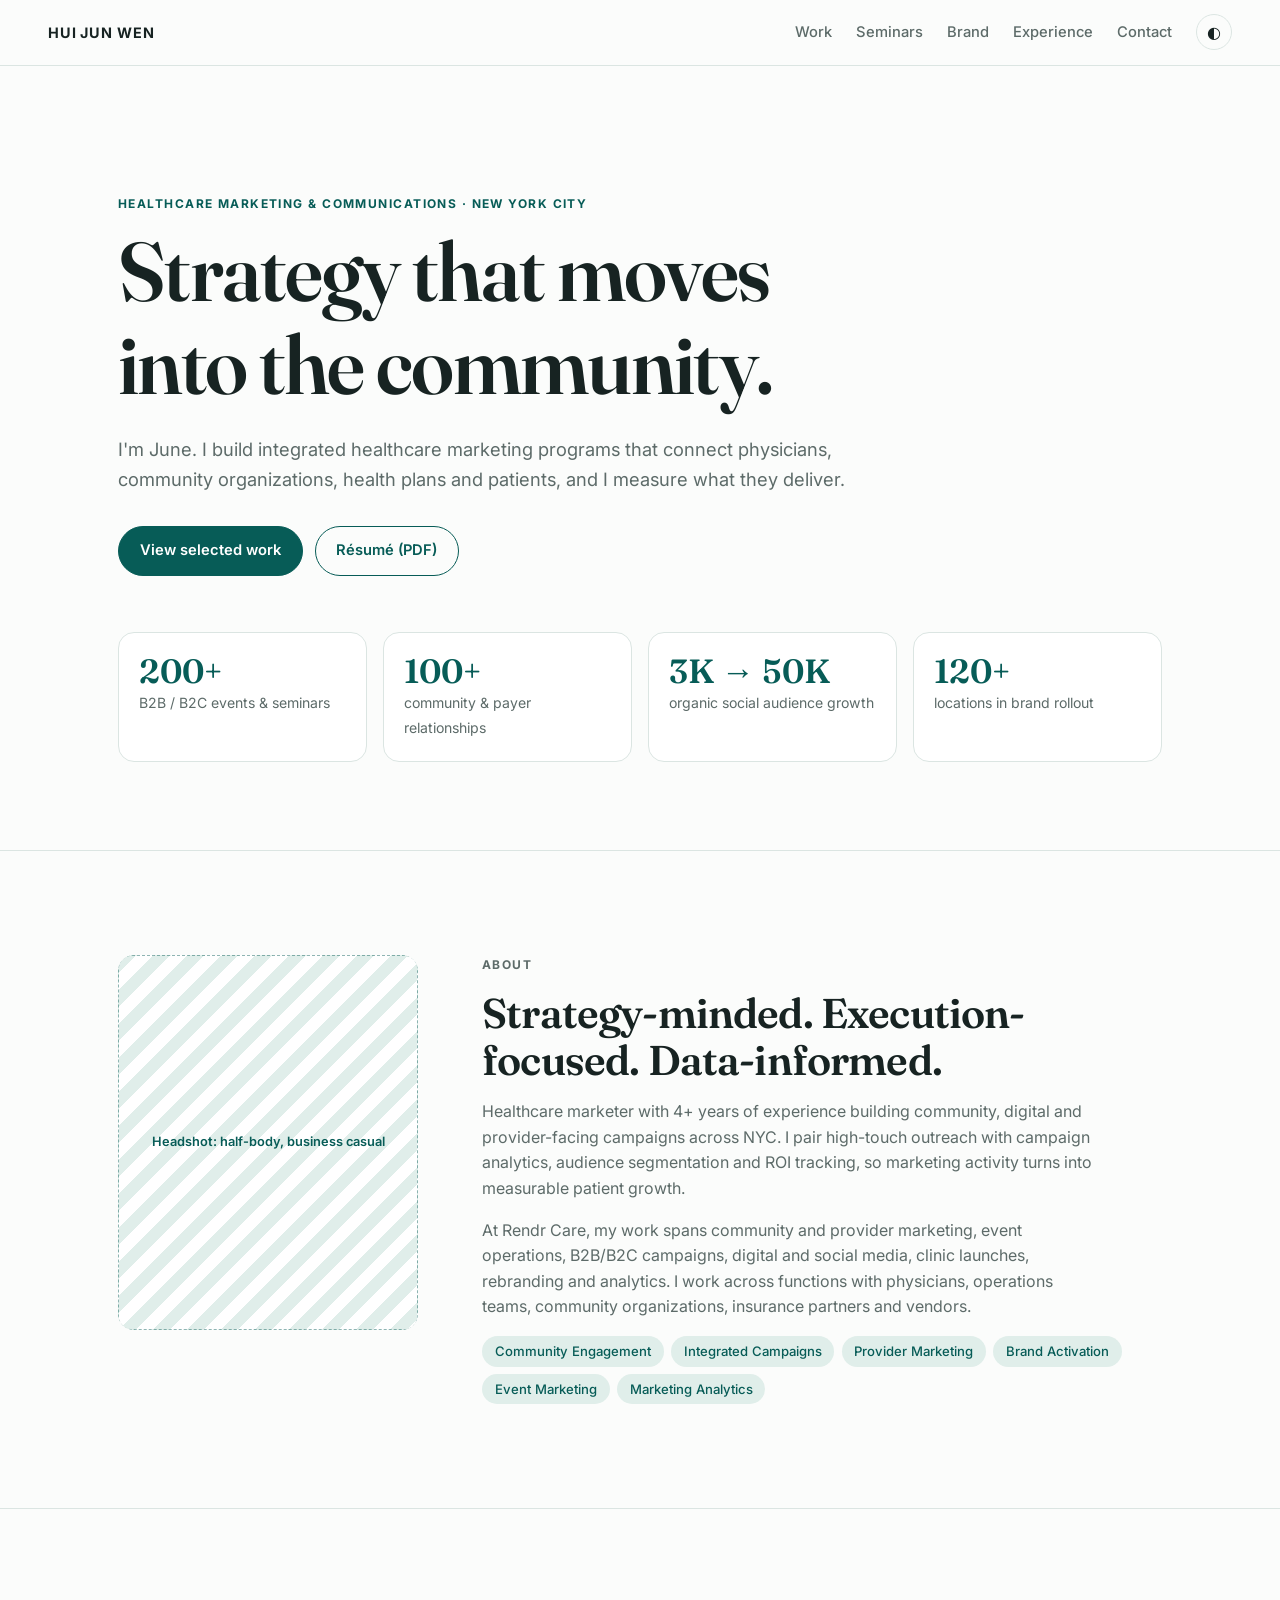
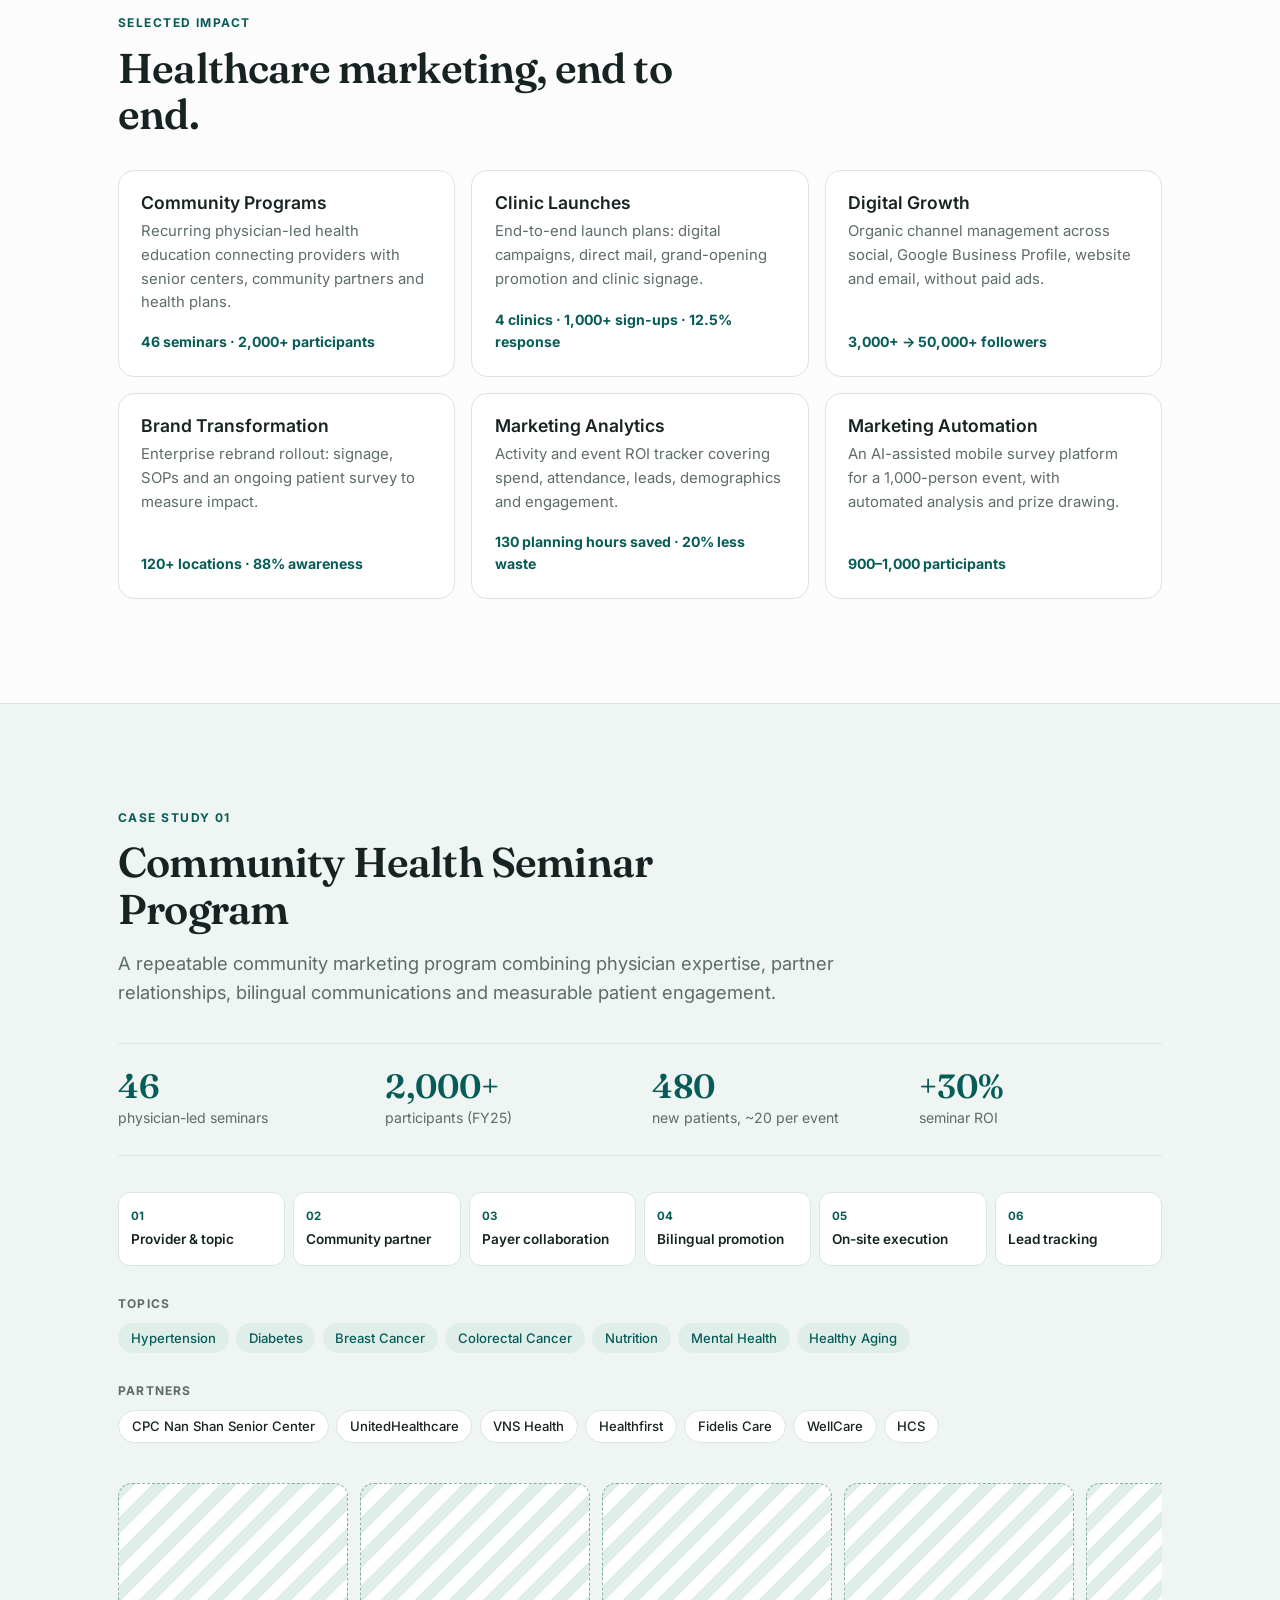
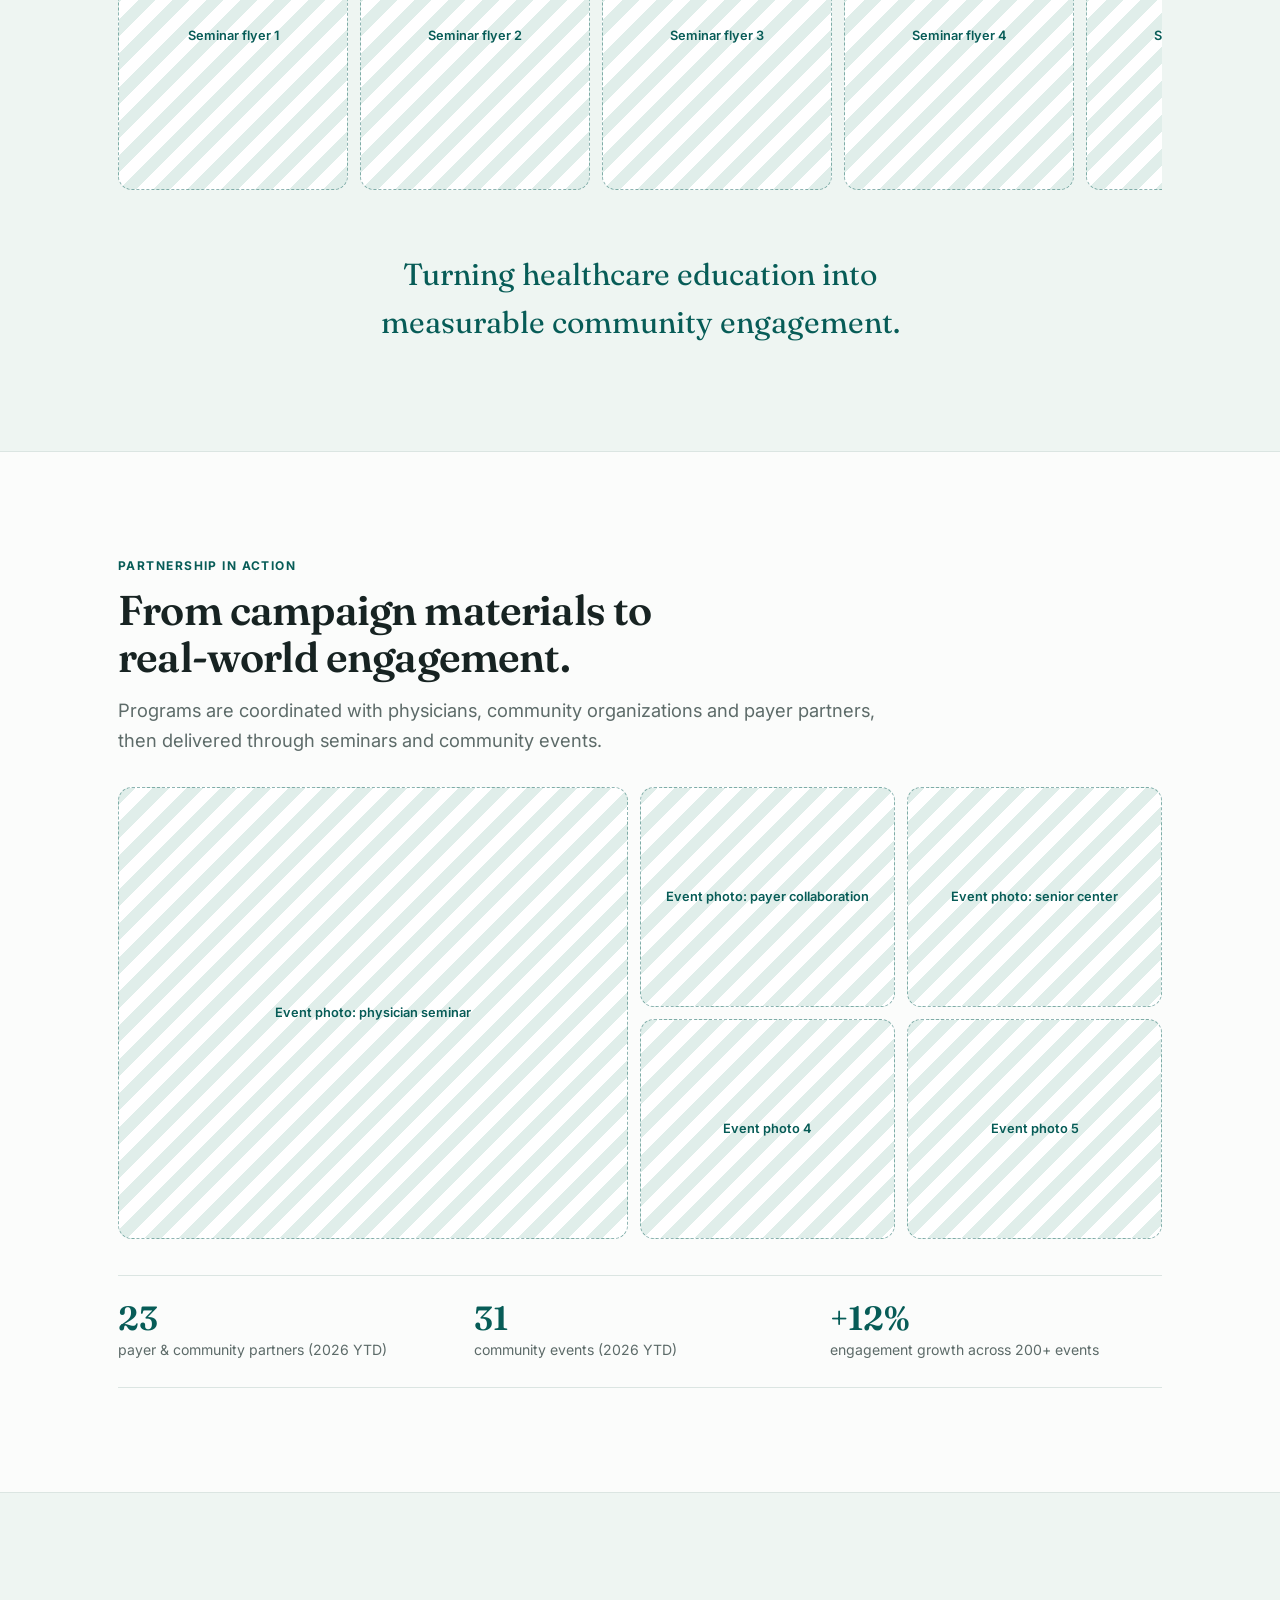
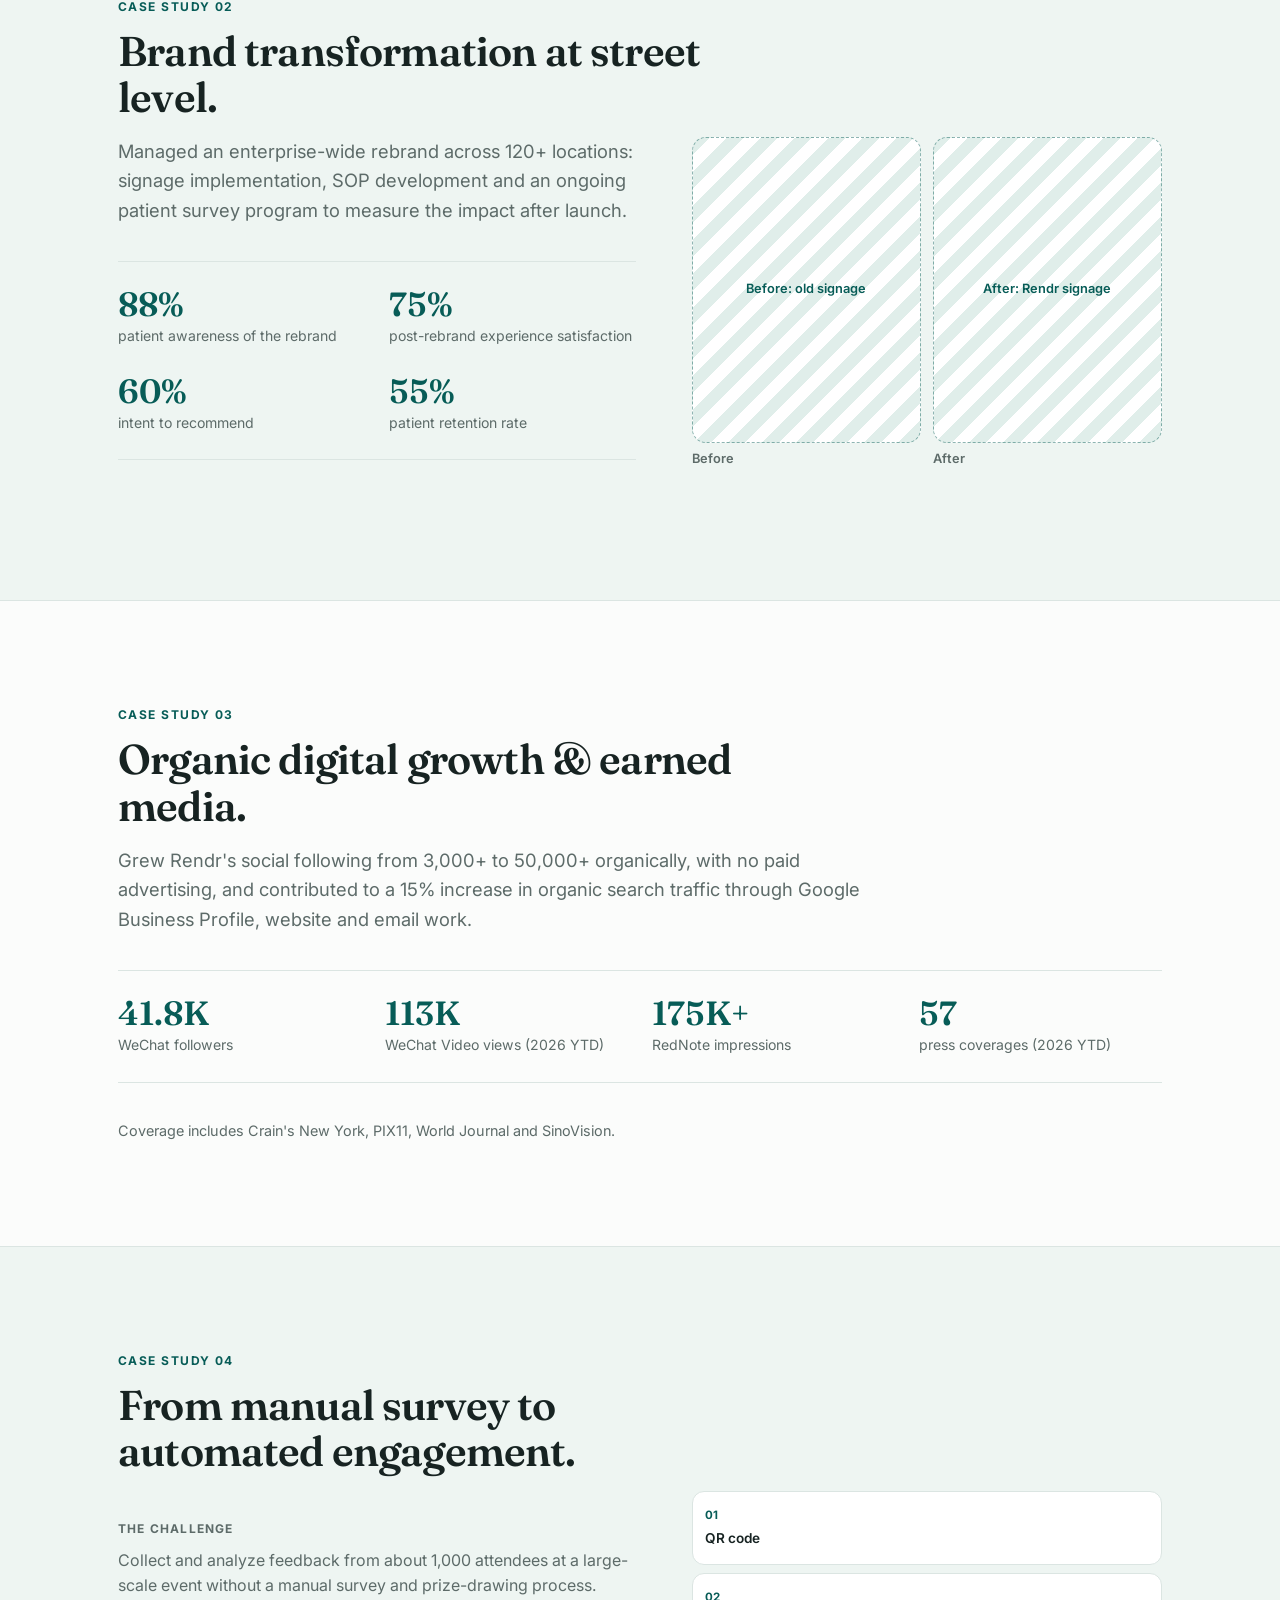
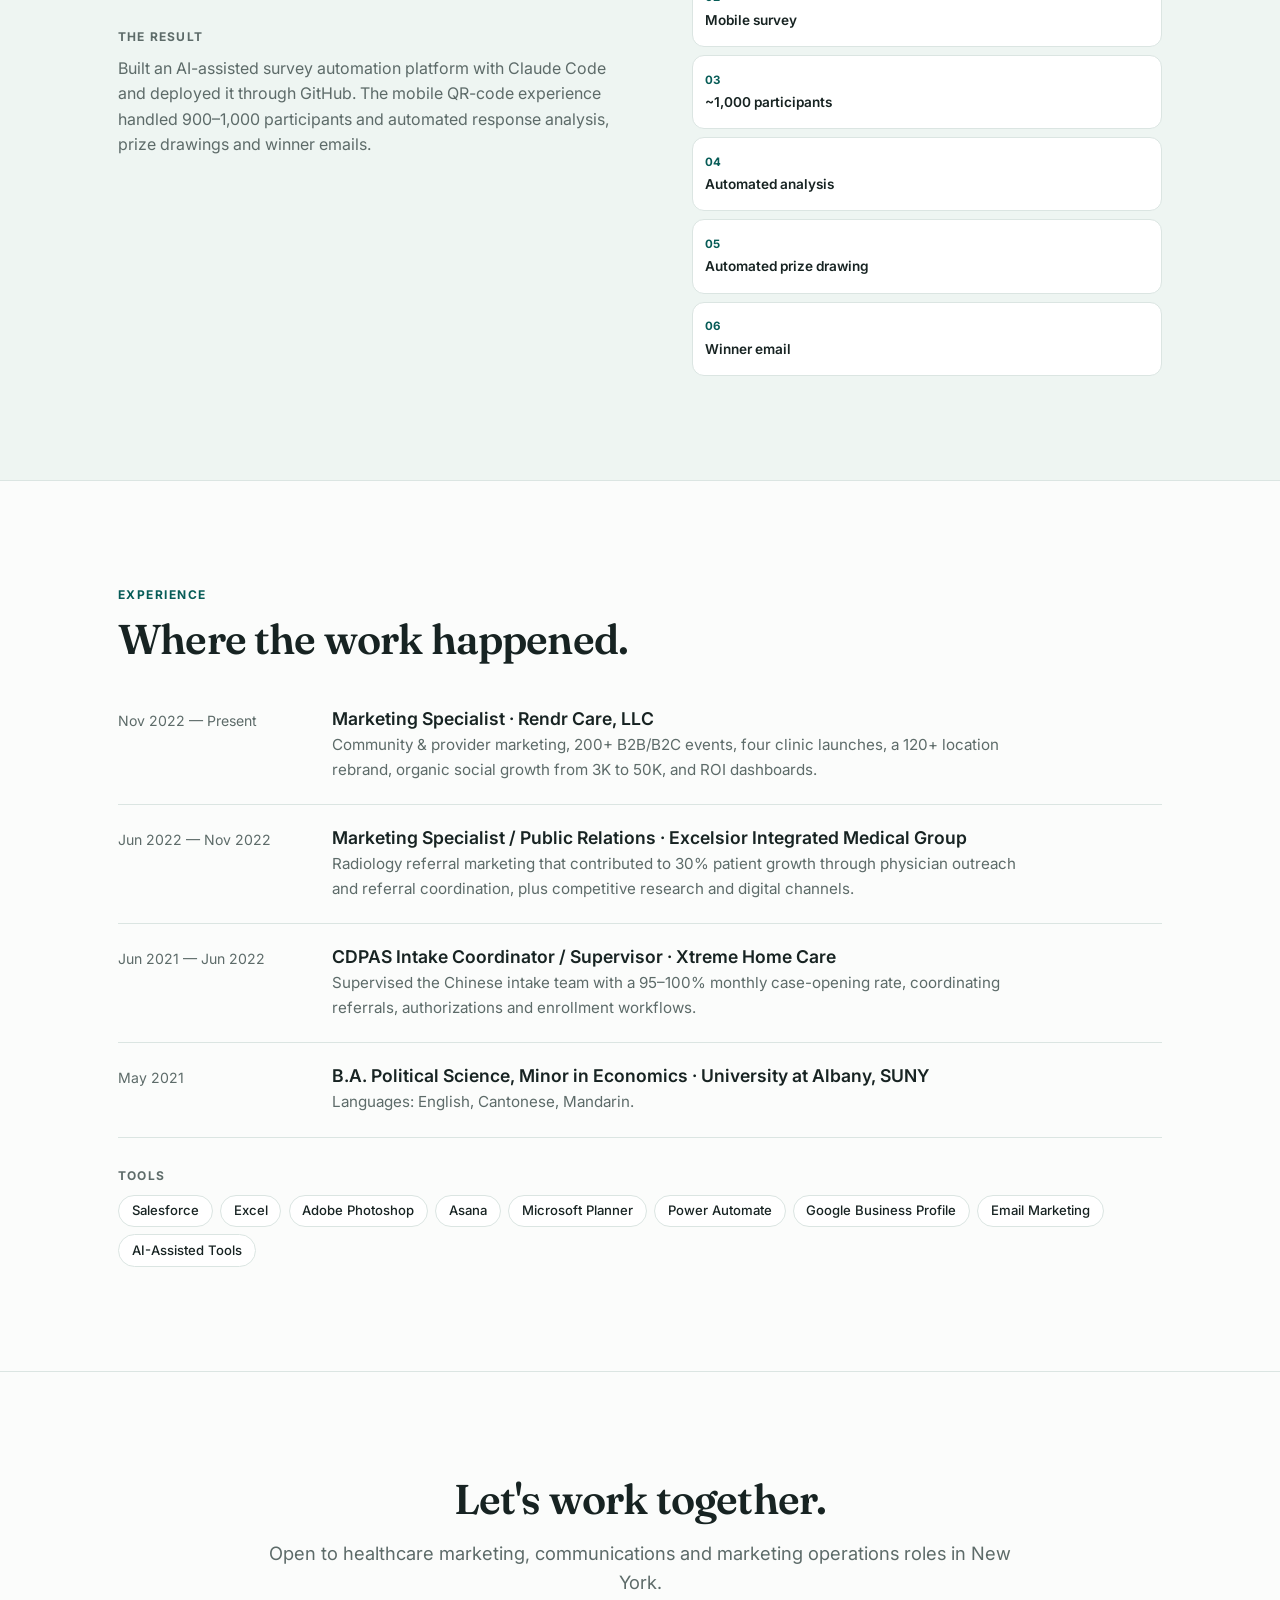
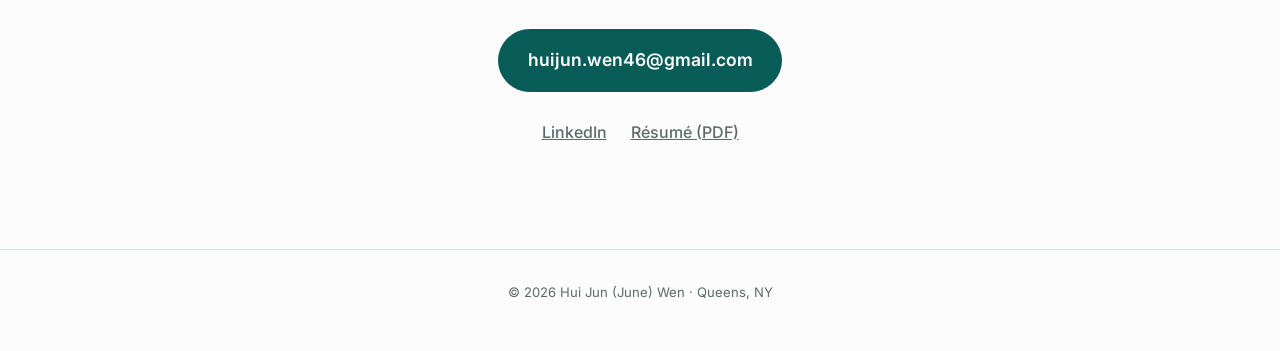
==== index.html @ 062a173e "Add Hui Jun (June) Wen healthcare marketing portfolio site Co-Authored-By: Claude Opus 5.5 <noreply@" ====
<!doctype html>
<html lang="en">
<head>
  <meta charset="utf-8">
  <meta name="viewport" content="width=device-width, initial-scale=1">
  <title>Hui Jun (June) Wen — Healthcare Marketing</title>
  <meta name="description" content="Healthcare marketing & communications portfolio of Hui Jun (June) Wen — community programs, campaigns, brand, digital growth and analytics in New York City.">
  <link rel="preconnect" href="https://fonts.googleapis.com">
  <link rel="preconnect" href="https://fonts.gstatic.com" crossorigin>
  <link href="https://fonts.googleapis.com/css2?family=Fraunces:opsz,wght@9..144,500;9..144,600&family=Inter:wght@400;500;600;700&display=swap" rel="stylesheet">
  <link rel="stylesheet" href="style.css">
</head>
<body>
  <header class="nav">
    <a class="brand" href="#top">Hui Jun Wen</a>
    <button class="nav-toggle" aria-label="Open menu" aria-expanded="false">☰</button>
    <nav class="nav-links">
      <a href="#work">Work</a>
      <a href="#seminars">Seminars</a>
      <a href="#brand">Brand</a>
      <a href="#experience">Experience</a>
      <a href="#contact">Contact</a>
      <button class="theme-toggle" aria-label="Toggle dark mode">◐</button>
    </nav>
  </header>

  <main id="top">
    <!-- HERO -->
    <section class="hero wrap">
      <p class="eyebrow">Healthcare Marketing &amp; Communications · New York City</p>
      <h1>Strategy that moves<br>into the community.</h1>
      <p class="lead">I'm June. I build integrated healthcare marketing programs that connect physicians, community organizations, health plans and patients, and I measure what they deliver.</p>
      <div class="hero-actions">
        <a class="btn primary" href="#work">View selected work</a>
        <a class="btn" href="assets/Hui_Jun_Wen_Resume.pdf" target="_blank" rel="noopener">Résumé (PDF)</a>
      </div>
      <div class="metrics">
        <div class="metric"><strong>200+</strong><span>B2B / B2C events &amp; seminars</span></div>
        <div class="metric"><strong>100+</strong><span>community &amp; payer relationships</span></div>
        <div class="metric"><strong>3K → 50K</strong><span>organic social audience growth</span></div>
        <div class="metric"><strong>120+</strong><span>locations in brand rollout</span></div>
      </div>
    </section>

    <!-- ABOUT -->
    <section id="about" class="section">
      <div class="wrap about">
        <figure class="portrait">
          <img data-slot="Headshot: half-body, business casual" src="assets/headshot.jpg" alt="Portrait of Hui Jun Wen">
        </figure>
        <div>
          <p class="eyebrow">About</p>
          <h2>Strategy-minded. Execution-focused. Data-informed.</h2>
          <p>Healthcare marketer with 4+ years of experience building community, digital and provider-facing campaigns across NYC. I pair high-touch outreach with campaign analytics, audience segmentation and ROI tracking, so marketing activity turns into measurable patient growth.</p>
          <p>At Rendr Care, my work spans community and provider marketing, event operations, B2B/B2C campaigns, digital and social media, clinic launches, rebranding and analytics. I work across functions with physicians, operations teams, community organizations, insurance partners and vendors.</p>
          <ul class="pills">
            <li>Community Engagement</li><li>Integrated Campaigns</li><li>Provider Marketing</li>
            <li>Brand Activation</li><li>Event Marketing</li><li>Marketing Analytics</li>
          </ul>
        </div>
      </div>
    </section>

    <!-- SELECTED IMPACT -->
    <section id="work" class="section">
      <div class="wrap">
        <p class="eyebrow">Selected impact</p>
        <h2>Healthcare marketing, end to end.</h2>
        <div class="cards">
          <article class="card"><h3>Community Programs</h3><p>Recurring physician-led health education connecting providers with senior centers, community partners and health plans.</p><p class="impact">46 seminars · 2,000+ participants</p></article>
          <article class="card"><h3>Clinic Launches</h3><p>End-to-end launch plans: digital campaigns, direct mail, grand-opening promotion and clinic signage.</p><p class="impact">4 clinics · 1,000+ sign-ups · 12.5% response</p></article>
          <article class="card"><h3>Digital Growth</h3><p>Organic channel management across social, Google Business Profile, website and email, without paid ads.</p><p class="impact">3,000+ → 50,000+ followers</p></article>
          <article class="card"><h3>Brand Transformation</h3><p>Enterprise rebrand rollout: signage, SOPs and an ongoing patient survey to measure impact.</p><p class="impact">120+ locations · 88% awareness</p></article>
          <article class="card"><h3>Marketing Analytics</h3><p>Activity and event ROI tracker covering spend, attendance, leads, demographics and engagement.</p><p class="impact">130 planning hours saved · 20% less waste</p></article>
          <article class="card"><h3>Marketing Automation</h3><p>An AI-assisted mobile survey platform for a 1,000-person event, with automated analysis and prize drawing.</p><p class="impact">900–1,000 participants</p></article>
        </div>
      </div>
    </section>

    <!-- CASE 01: SEMINARS -->
    <section id="seminars" class="section tint">
      <div class="wrap">
        <p class="eyebrow">Case study 01</p>
        <h2>Community Health Seminar Program</h2>
        <p class="lead">A repeatable community marketing program combining physician expertise, partner relationships, bilingual communications and measurable patient engagement.</p>

        <div class="stats">
          <div><strong>46</strong><span>physician-led seminars</span></div>
          <div><strong>2,000+</strong><span>participants (FY25)</span></div>
          <div><strong>480</strong><span>new patients, ~20 per event</span></div>
          <div><strong>+30%</strong><span>seminar ROI</span></div>
        </div>

        <ol class="flow">
          <li>Provider &amp; topic</li><li>Community partner</li><li>Payer collaboration</li>
          <li>Bilingual promotion</li><li>On-site execution</li><li>Lead tracking</li>
        </ol>

        <p class="label">Topics</p>
        <ul class="pills">
          <li>Hypertension</li><li>Diabetes</li><li>Breast Cancer</li><li>Colorectal Cancer</li>
          <li>Nutrition</li><li>Mental Health</li><li>Healthy Aging</li>
        </ul>
        <p class="label">Partners</p>
        <ul class="pills subtle">
          <li>CPC Nan Shan Senior Center</li><li>UnitedHealthcare</li><li>VNS Health</li><li>Healthfirst</li>
          <li>Fidelis Care</li><li>WellCare</li><li>HCS</li>
        </ul>

        <div class="flyers">
          <img data-slot="Seminar flyer 1" src="assets/flyer_1.png" alt="Seminar flyer">
          <img data-slot="Seminar flyer 2" src="assets/flyer_2.png" alt="Seminar flyer">
          <img data-slot="Seminar flyer 3" src="assets/flyer_3.png" alt="Seminar flyer">
          <img data-slot="Seminar flyer 4" src="assets/flyer_4.png" alt="Seminar flyer">
          <img data-slot="Seminar flyer 5" src="assets/flyer_5.png" alt="Seminar flyer">
          <img data-slot="Seminar flyer 6" src="assets/flyer_6.png" alt="Seminar flyer">
          <img data-slot="Seminar flyer 7" src="assets/flyer_7.png" alt="Seminar flyer">
        </div>
        <p class="quote">Turning healthcare education into measurable community engagement.</p>
      </div>
    </section>

    <!-- PARTNERSHIPS -->
    <section class="section">
      <div class="wrap">
        <p class="eyebrow">Partnership in action</p>
        <h2>From campaign materials to real-world engagement.</h2>
        <p class="lead">Programs are coordinated with physicians, community organizations and payer partners, then delivered through seminars and community events.</p>
        <div class="photos">
          <img data-slot="Event photo: physician seminar" src="assets/event_1.jpg" alt="Physician-led community health seminar">
          <img data-slot="Event photo: payer collaboration" src="assets/event_2.jpg" alt="Community event with health plan partners">
          <img data-slot="Event photo: senior center" src="assets/event_3.jpg" alt="Senior center health event">
          <img data-slot="Event photo 4" src="assets/event_4.jpg" alt="Community event">
          <img data-slot="Event photo 5" src="assets/event_5.jpg" alt="Community event">
        </div>
        <div class="stats compact">
          <div><strong>23</strong><span>payer &amp; community partners (2026 YTD)</span></div>
          <div><strong>31</strong><span>community events (2026 YTD)</span></div>
          <div><strong>+12%</strong><span>engagement growth across 200+ events</span></div>
        </div>
      </div>
    </section>

    <!-- CASE 02: BRAND -->
    <section id="brand" class="section tint">
      <div class="wrap">
        <p class="eyebrow">Case study 02</p>
        <h2>Brand transformation at street level.</h2>
        <div class="split">
          <div>
            <p class="lead">Managed an enterprise-wide rebrand across 120+ locations: signage implementation, SOP development and an ongoing patient survey program to measure the impact after launch.</p>
            <div class="stats two">
              <div><strong>88%</strong><span>patient awareness of the rebrand</span></div>
              <div><strong>75%</strong><span>post-rebrand experience satisfaction</span></div>
              <div><strong>60%</strong><span>intent to recommend</span></div>
              <div><strong>55%</strong><span>patient retention rate</span></div>
            </div>
          </div>
          <div class="beforeafter">
            <figure><img data-slot="Before: old signage" src="assets/rebrand_before.jpg" alt="Location before rebrand"><figcaption>Before</figcaption></figure>
            <figure><img data-slot="After: Rendr signage" src="assets/rebrand_after.jpg" alt="Location after rebrand"><figcaption>After</figcaption></figure>
          </div>
        </div>
      </div>
    </section>

    <!-- CASE 03: DIGITAL & PR -->
    <section class="section">
      <div class="wrap">
        <p class="eyebrow">Case study 03</p>
        <h2>Organic digital growth &amp; earned media.</h2>
        <p class="lead">Grew Rendr's social following from 3,000+ to 50,000+ organically, with no paid advertising, and contributed to a 15% increase in organic search traffic through Google Business Profile, website and email work.</p>
        <div class="stats">
          <div><strong>41.8K</strong><span>WeChat followers</span></div>
          <div><strong>113K</strong><span>WeChat Video views (2026 YTD)</span></div>
          <div><strong>175K+</strong><span>RedNote impressions</span></div>
          <div><strong>57</strong><span>press coverages (2026 YTD)</span></div>
        </div>
        <p class="note">Coverage includes Crain's New York, PIX11, World Journal and SinoVision.</p>
      </div>
    </section>

    <!-- CASE 04: AUTOMATION -->
    <section class="section tint">
      <div class="wrap">
        <p class="eyebrow">Case study 04</p>
        <h2>From manual survey to automated engagement.</h2>
        <div class="split">
          <div>
            <p class="label">The challenge</p>
            <p>Collect and analyze feedback from about 1,000 attendees at a large-scale event without a manual survey and prize-drawing process.</p>
            <p class="label">The result</p>
            <p>Built an AI-assisted survey automation platform with Claude Code and deployed it through GitHub. The mobile QR-code experience handled 900–1,000 participants and automated response analysis, prize drawings and winner emails.</p>
          </div>
          <ol class="flow vertical">
            <li>QR code</li><li>Mobile survey</li><li>~1,000 participants</li>
            <li>Automated analysis</li><li>Automated prize drawing</li><li>Winner email</li>
          </ol>
        </div>
      </div>
    </section>

    <!-- EXPERIENCE -->
    <section id="experience" class="section">
      <div class="wrap">
        <p class="eyebrow">Experience</p>
        <h2>Where the work happened.</h2>
        <ol class="timeline">
          <li>
            <span class="when">Nov 2022 — Present</span>
            <div>
              <h3>Marketing Specialist · Rendr Care, LLC</h3>
              <p>Community &amp; provider marketing, 200+ B2B/B2C events, four clinic launches, a 120+ location rebrand, organic social growth from 3K to 50K, and ROI dashboards.</p>
            </div>
          </li>
          <li>
            <span class="when">Jun 2022 — Nov 2022</span>
            <div>
              <h3>Marketing Specialist / Public Relations · Excelsior Integrated Medical Group</h3>
              <p>Radiology referral marketing that contributed to 30% patient growth through physician outreach and referral coordination, plus competitive research and digital channels.</p>
            </div>
          </li>
          <li>
            <span class="when">Jun 2021 — Jun 2022</span>
            <div>
              <h3>CDPAS Intake Coordinator / Supervisor · Xtreme Home Care</h3>
              <p>Supervised the Chinese intake team with a 95–100% monthly case-opening rate, coordinating referrals, authorizations and enrollment workflows.</p>
            </div>
          </li>
          <li>
            <span class="when">May 2021</span>
            <div>
              <h3>B.A. Political Science, Minor in Economics · University at Albany, SUNY</h3>
              <p>Languages: English, Cantonese, Mandarin.</p>
            </div>
          </li>
        </ol>
        <p class="label">Tools</p>
        <ul class="pills subtle">
          <li>Salesforce</li><li>Excel</li><li>Adobe Photoshop</li><li>Asana</li><li>Microsoft Planner</li>
          <li>Power Automate</li><li>Google Business Profile</li><li>Email Marketing</li><li>AI-Assisted Tools</li>
        </ul>
      </div>
    </section>

    <!-- CONTACT -->
    <section id="contact" class="section contact">
      <div class="wrap">
        <h2>Let's work together.</h2>
        <p class="lead">Open to healthcare marketing, communications and marketing operations roles in New York.</p>
        <a class="btn primary big" href="mailto:huijun.wen46@gmail.com">huijun.wen46@gmail.com</a>
        <div class="socials">
          <a href="https://www.linkedin.com/in/huijunwen46/" target="_blank" rel="noopener">LinkedIn</a>
          <a href="assets/Hui_Jun_Wen_Resume.pdf" target="_blank" rel="noopener">Résumé (PDF)</a>
        </div>
      </div>
    </section>
  </main>

  <footer class="footer">© <span id="year"></span> Hui Jun (June) Wen · Queens, NY</footer>

  <script src="script.js"></script>
</body>
</html>
---- style.css ----
:root {
  --bg: #fbfcfb;
  --tint: #eef5f2;
  --surface: #ffffff;
  --text: #172322;
  --muted: #5d6b69;
  --line: #dbe5e2;
  --accent: #075c57;
  --accent-soft: #e0eeea;
  --accent-text: #ffffff;
  --radius: 16px;
  --serif: "Fraunces", Georgia, serif;
  --sans: "Inter", system-ui, -apple-system, sans-serif;
}

@media (prefers-color-scheme: dark) {
  :root:not([data-theme="light"]) {
    --bg: #0f1615;
    --tint: #131d1b;
    --surface: #18221f;
    --text: #e9f0ee;
    --muted: #9aaba7;
    --line: #26332f;
    --accent: #5cc2b3;
    --accent-soft: #1b2e2a;
    --accent-text: #0f1615;
  }
}
:root[data-theme="dark"] {
  --bg: #0f1615;
  --tint: #131d1b;
  --surface: #18221f;
  --text: #e9f0ee;
  --muted: #9aaba7;
  --line: #26332f;
  --accent: #5cc2b3;
  --accent-soft: #1b2e2a;
  --accent-text: #0f1615;
}

* { box-sizing: border-box; margin: 0; padding: 0; }
html { scroll-behavior: smooth; }
body {
  background: var(--bg);
  color: var(--text);
  font-family: var(--sans);
  line-height: 1.6;
  -webkit-font-smoothing: antialiased;
}
a { color: inherit; }
img { display: block; max-width: 100%; }
h1, h2, h3 { line-height: 1.12; }
h1, h2 { font-family: var(--serif); font-weight: 600; letter-spacing: -0.02em; }
h2 { font-size: clamp(1.8rem, 4vw, 2.6rem); margin-bottom: 1rem; max-width: 22ch; }
h3 { font-size: 1.1rem; font-weight: 600; }

.wrap { max-width: 1140px; margin: 0 auto; padding: 0 clamp(16px, 5vw, 48px); }
.section { padding: clamp(4rem, 9vw, 6.5rem) 0; border-top: 1px solid var(--line); }
.tint { background: var(--tint); }
.eyebrow { color: var(--accent); font-weight: 700; letter-spacing: .12em; text-transform: uppercase; font-size: .75rem; margin-bottom: .75rem; }
.lead { font-size: clamp(1.02rem, 1.6vw, 1.15rem); color: var(--muted); max-width: 64ch; }
.label { font-size: .75rem; font-weight: 700; letter-spacing: .1em; text-transform: uppercase; color: var(--muted); margin: 1.75rem 0 .6rem; }
.note { color: var(--muted); font-size: .9rem; margin-top: 1.25rem; }

/* Nav */
.nav {
  position: sticky; top: 0; z-index: 10;
  display: flex; align-items: center; justify-content: space-between;
  padding: .9rem clamp(16px, 5vw, 48px);
  background: color-mix(in srgb, var(--bg) 88%, transparent);
  backdrop-filter: blur(12px);
  border-bottom: 1px solid var(--line);
}
.brand { font-weight: 700; letter-spacing: .06em; text-transform: uppercase; font-size: .9rem; text-decoration: none; }
.nav-links { display: flex; gap: 1.5rem; align-items: center; }
.nav-links a { text-decoration: none; color: var(--muted); font-weight: 500; font-size: .92rem; }
.nav-links a:hover { color: var(--text); }
.theme-toggle, .nav-toggle {
  background: none; border: 1px solid var(--line); color: var(--text);
  border-radius: 999px; width: 36px; height: 36px; cursor: pointer; font-size: 1rem;
}
.nav-toggle { display: none; }

/* Hero */
.hero { padding-top: clamp(4.5rem, 12vw, 8rem); padding-bottom: clamp(3.5rem, 8vw, 5.5rem); }
.hero h1 { font-size: clamp(2.6rem, 7.5vw, 5.2rem); margin-bottom: 1.5rem; }
.hero-actions { display: flex; gap: .75rem; margin-top: 2rem; flex-wrap: wrap; }
.metrics { display: grid; grid-template-columns: repeat(4, 1fr); gap: 1rem; margin-top: 3.5rem; }
.metric { background: var(--surface); border: 1px solid var(--line); border-radius: var(--radius); padding: 1.25rem; }
.metric strong, .stats strong { display: block; font-family: var(--serif); font-size: clamp(1.6rem, 3vw, 2.1rem); color: var(--accent); font-weight: 600; line-height: 1.1; }
.metric span, .stats span { color: var(--muted); font-size: .88rem; }

.btn {
  display: inline-block; padding: .75rem 1.3rem; border-radius: 999px;
  border: 1px solid var(--accent); color: var(--accent); text-decoration: none; font-weight: 600; font-size: .92rem;
  transition: transform .15s ease;
}
.btn:hover { transform: translateY(-2px); }
.btn.primary { background: var(--accent); color: var(--accent-text); }
.btn.big { font-size: 1.1rem; padding: 1rem 1.8rem; overflow-wrap: anywhere; }

/* About */
.about { display: grid; grid-template-columns: 300px 1fr; gap: clamp(2rem, 5vw, 4rem); align-items: start; }
.about p { color: var(--muted); margin-bottom: 1rem; max-width: 62ch; }
.portrait { aspect-ratio: 4 / 5; border-radius: var(--radius); overflow: hidden; }
.portrait img, .portrait .slot { width: 100%; height: 100%; object-fit: cover; }

.pills { list-style: none; display: flex; flex-wrap: wrap; gap: .45rem; margin-top: .5rem; }
.pills li { font-size: .82rem; padding: .3rem .8rem; border-radius: 999px; background: var(--accent-soft); color: var(--accent); font-weight: 500; }
.pills.subtle li { background: var(--surface); color: var(--text); border: 1px solid var(--line); }

/* Cards */
.cards { display: grid; grid-template-columns: repeat(3, 1fr); gap: 1rem; margin-top: 2rem; }
.card { background: var(--surface); border: 1px solid var(--line); border-radius: var(--radius); padding: 1.4rem; display: flex; flex-direction: column; transition: transform .2s ease, box-shadow .2s ease; }
.card:hover { transform: translateY(-3px); box-shadow: 0 12px 28px rgb(0 0 0 / .06); }
.card h3 { margin-bottom: .45rem; }
.card p { color: var(--muted); font-size: .93rem; }
.card .impact { margin-top: auto; padding-top: 1rem; color: var(--accent); font-weight: 700; font-size: .88rem; }

/* Stats */
.stats { display: grid; grid-template-columns: repeat(4, 1fr); gap: 1.5rem; margin: 2.25rem 0; padding: 1.5rem 0; border-top: 1px solid var(--line); border-bottom: 1px solid var(--line); }
.stats.compact { grid-template-columns: repeat(3, 1fr); margin-bottom: 0; }
.stats.two { grid-template-columns: repeat(2, 1fr); }

/* Flow */
.flow { list-style: none; counter-reset: step; display: grid; grid-template-columns: repeat(6, 1fr); gap: .5rem; }
.flow li { counter-increment: step; background: var(--surface); border: 1px solid var(--line); border-radius: 12px; padding: .9rem .75rem; font-weight: 600; font-size: .85rem; }
.flow li::before { content: "0" counter(step); display: block; color: var(--accent); font-size: .72rem; font-weight: 700; margin-bottom: .2rem; }
.flow.vertical { grid-template-columns: 1fr; }

/* Images & placeholder slots */
.slot {
  display: grid; place-items: center; text-align: center; padding: 1rem;
  background: repeating-linear-gradient(135deg, var(--accent-soft) 0 12px, transparent 12px 24px), var(--surface);
  border: 1.5px dashed color-mix(in srgb, var(--accent) 45%, transparent);
  border-radius: 14px; color: var(--accent); font-size: .8rem; font-weight: 600;
}
.flyers {
  display: grid; grid-auto-flow: column; grid-auto-columns: clamp(170px, 22vw, 230px); gap: .75rem;
  margin-top: 2.5rem; overflow-x: auto; scroll-snap-type: x mandatory; padding-bottom: .75rem;
}
.flyers > * { scroll-snap-align: start; width: 100%; aspect-ratio: 3 / 4; border-radius: 14px; }
.flyers img { object-fit: cover; border: 1px solid var(--line); background: var(--surface); }
.photos { display: grid; grid-template-columns: 2fr 1fr 1fr; grid-auto-rows: 220px; gap: .75rem; margin-top: 2rem; }
.photos img, .photos .slot { width: 100%; height: 100%; object-fit: cover; border-radius: 14px; }
.photos > :first-child { grid-row: span 2; }
.quote { font-family: var(--serif); font-size: clamp(1.3rem, 3vw, 1.9rem); color: var(--accent); text-align: center; max-width: 30ch; margin: 3rem auto 0; }

.split { display: grid; grid-template-columns: 1.1fr 1fr; gap: clamp(2rem, 5vw, 3.5rem); align-items: start; }
.split p { color: var(--muted); max-width: 60ch; }
.beforeafter { display: grid; grid-template-columns: 1fr 1fr; gap: .75rem; }
.beforeafter figure { margin: 0; }
.beforeafter img, .beforeafter .slot { width: 100%; aspect-ratio: 3 / 4; object-fit: cover; border-radius: 14px; }
.beforeafter figcaption { font-size: .8rem; color: var(--muted); margin-top: .4rem; font-weight: 600; }

/* Timeline */
.timeline { list-style: none; margin-top: 1.5rem; }
.timeline li { display: grid; grid-template-columns: 190px 1fr; gap: 1.5rem; padding: 1.4rem 0; border-bottom: 1px solid var(--line); }
.timeline .when { color: var(--muted); font-size: .88rem; padding-top: .1rem; }
.timeline h3 { margin-bottom: .3rem; }
.timeline p { color: var(--muted); font-size: .95rem; max-width: 70ch; }

/* Contact */
.contact { text-align: center; }
.contact h2, .contact .lead { margin-left: auto; margin-right: auto; }
.contact .lead { margin-bottom: 2rem; }
.socials { display: flex; justify-content: center; gap: 1.5rem; margin-top: 1.75rem; flex-wrap: wrap; }
.socials a { color: var(--muted); font-weight: 500; }
.socials a:hover { color: var(--accent); }

.footer { text-align: center; color: var(--muted); font-size: .82rem; padding: 2rem 16px 3rem; border-top: 1px solid var(--line); }

/* Reveal on scroll */
.reveal { opacity: 0; transform: translateY(14px); transition: opacity .6s ease, transform .6s ease; }
.reveal.in { opacity: 1; transform: none; }
@media (prefers-reduced-motion: reduce) {
  .reveal { opacity: 1; transform: none; transition: none; }
  html { scroll-behavior: auto; }
}

/* Responsive */
@media (max-width: 900px) {
  .metrics, .stats { grid-template-columns: repeat(2, 1fr); }
  .cards { grid-template-columns: repeat(2, 1fr); }
  .flow { grid-template-columns: repeat(3, 1fr); }
  .split { grid-template-columns: 1fr; }
}
@media (max-width: 720px) {
  .nav-toggle { display: block; }
  .nav-links {
    display: none; position: absolute; top: 100%; left: 0; right: 0;
    flex-direction: column; gap: 1rem; padding: 1.25rem 16px;
    background: var(--bg); border-bottom: 1px solid var(--line);
  }
  .nav-links.open { display: flex; }
  .about { grid-template-columns: 1fr; }
  .portrait { max-width: 260px; }
  .cards, .stats.compact { grid-template-columns: 1fr; }
  .flow { grid-template-columns: repeat(2, 1fr); }
  .photos { grid-template-columns: 1fr 1fr; grid-auto-rows: 160px; }
  .photos > :first-child { grid-row: auto; grid-column: span 2; height: 220px; }
  .timeline li { grid-template-columns: 1fr; gap: .25rem; }
}
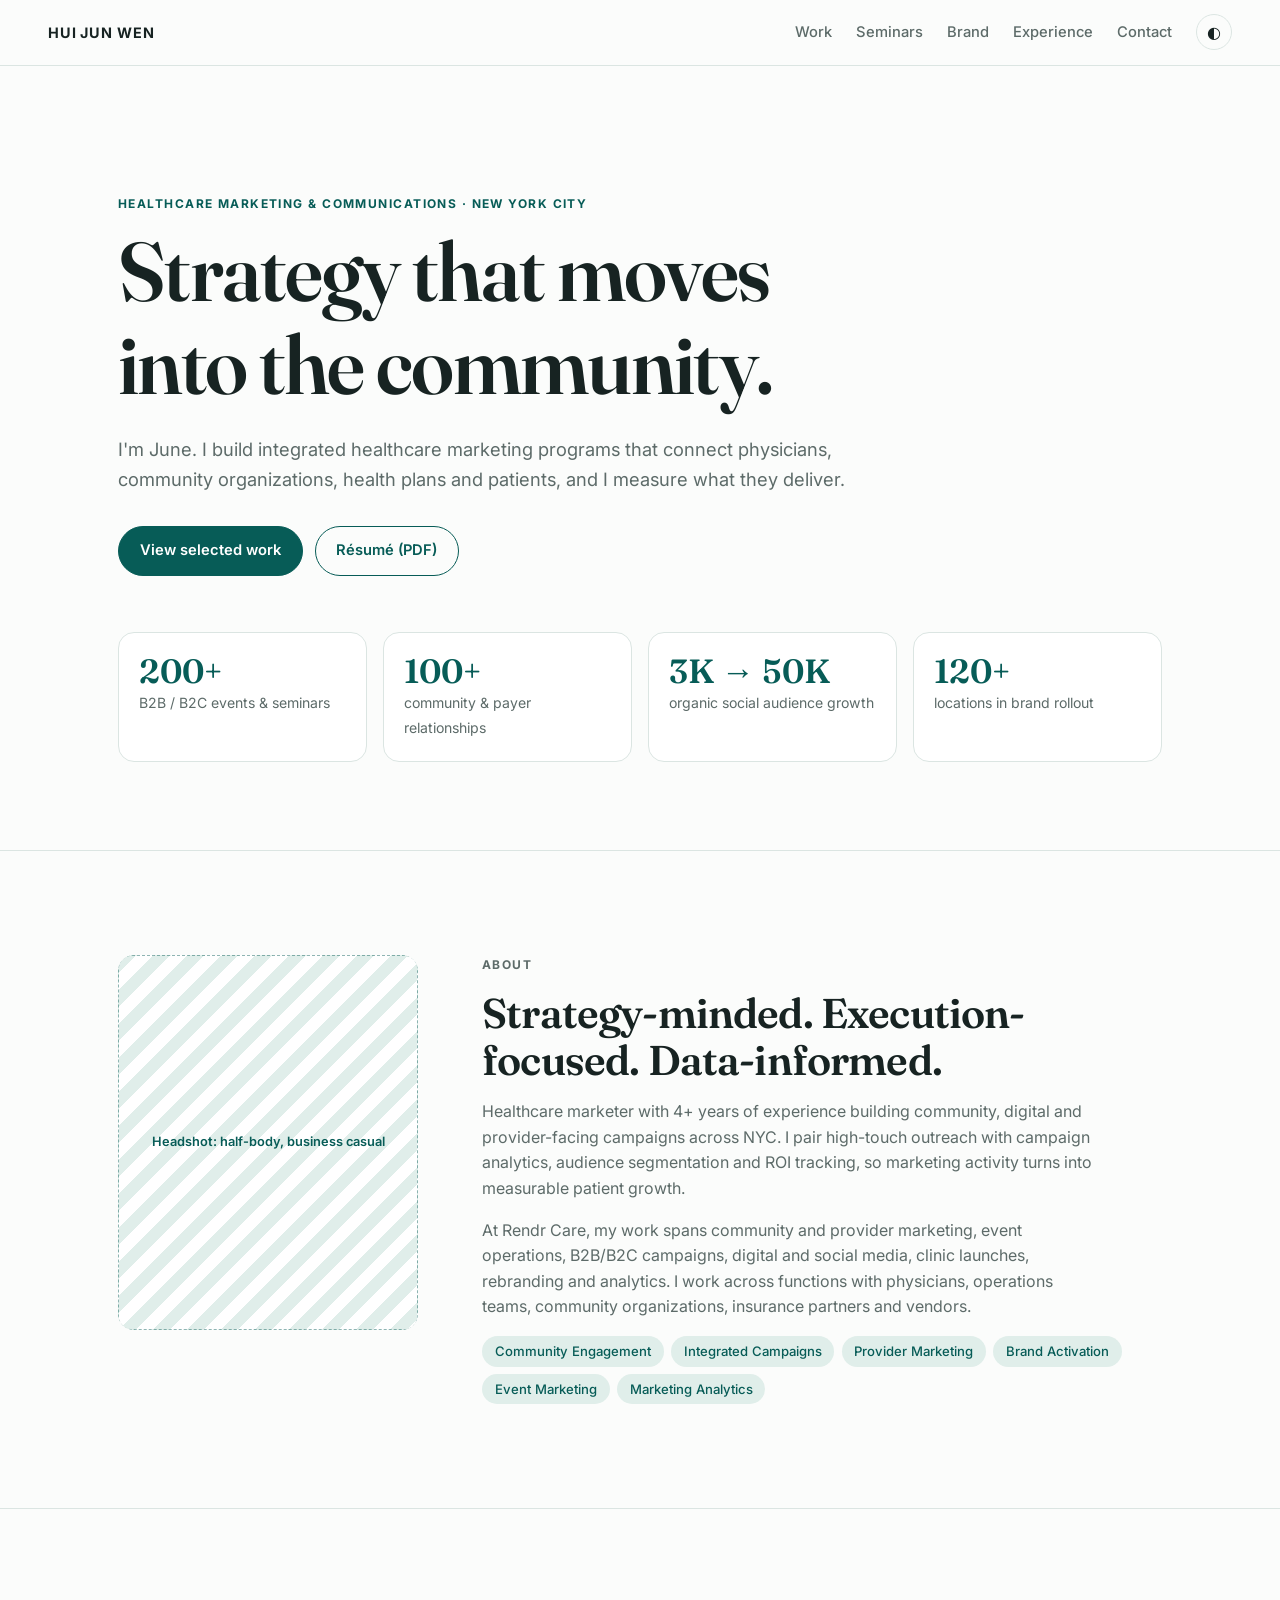
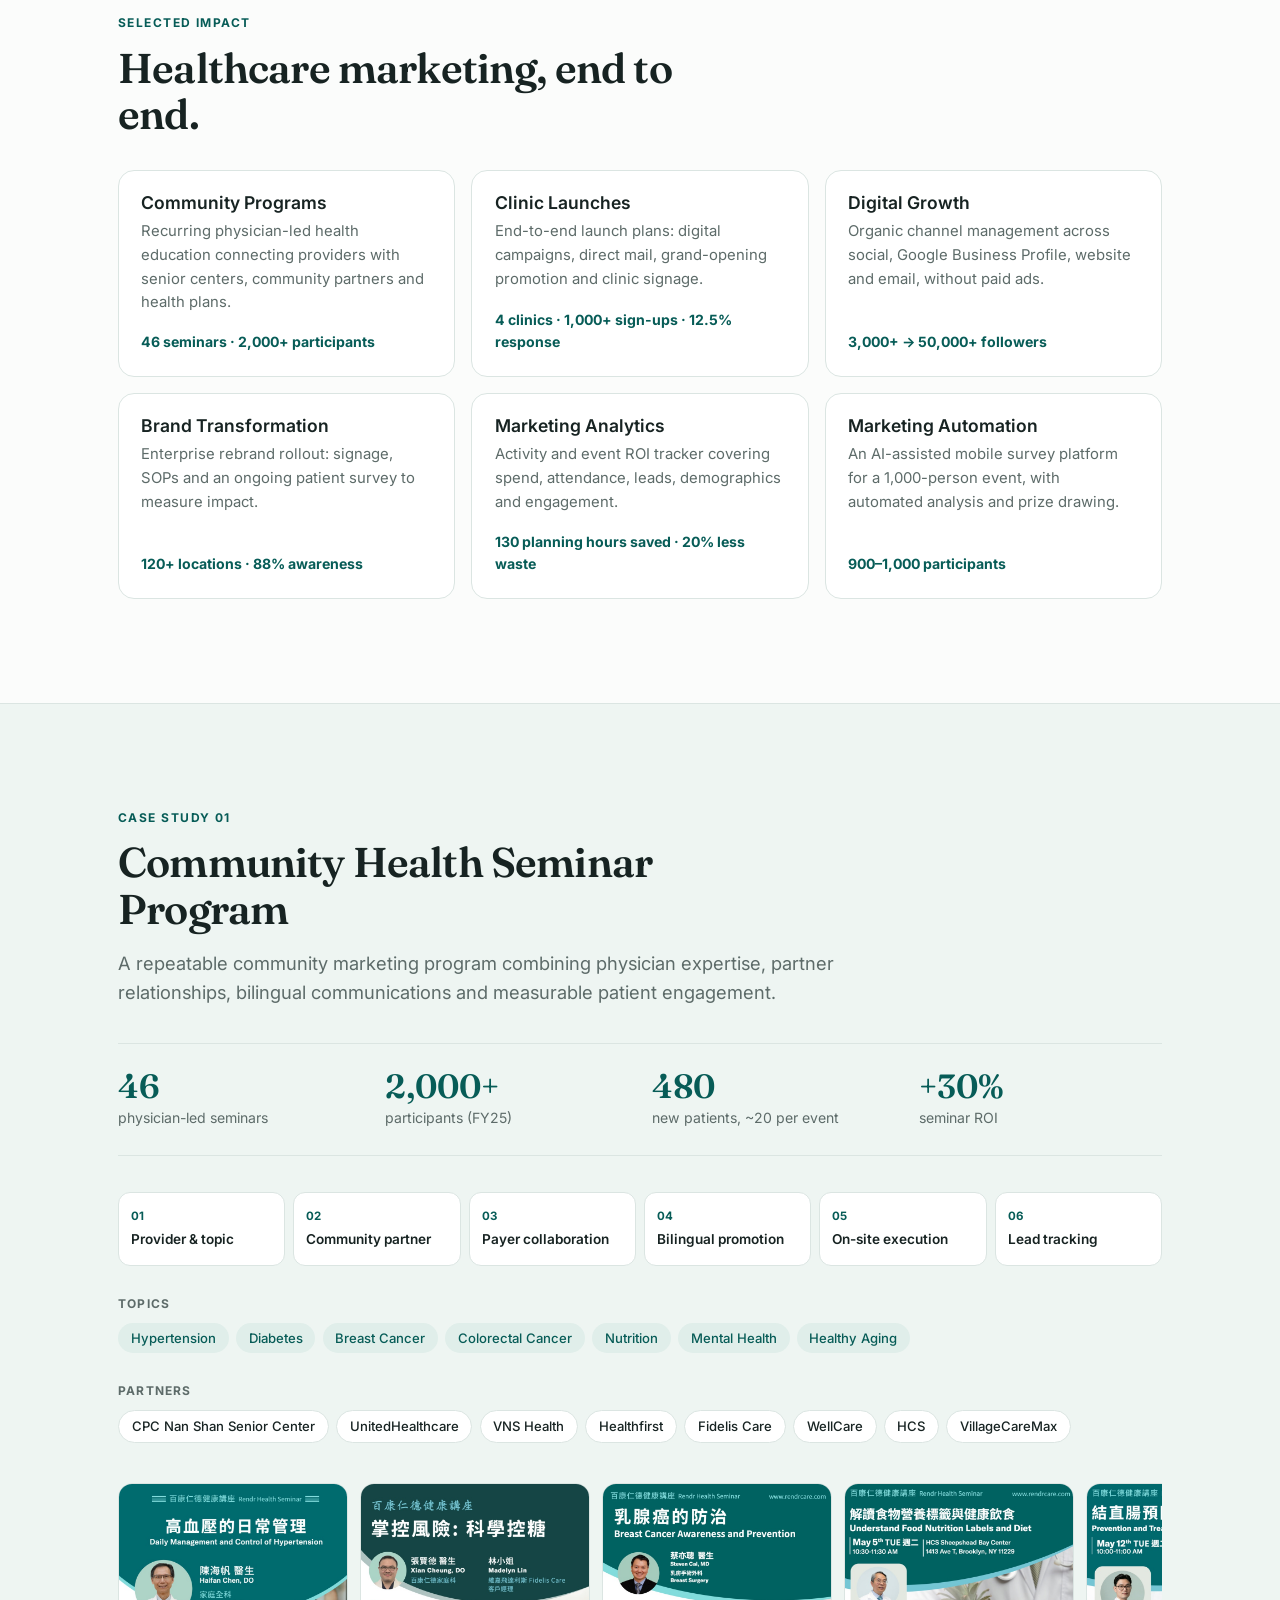
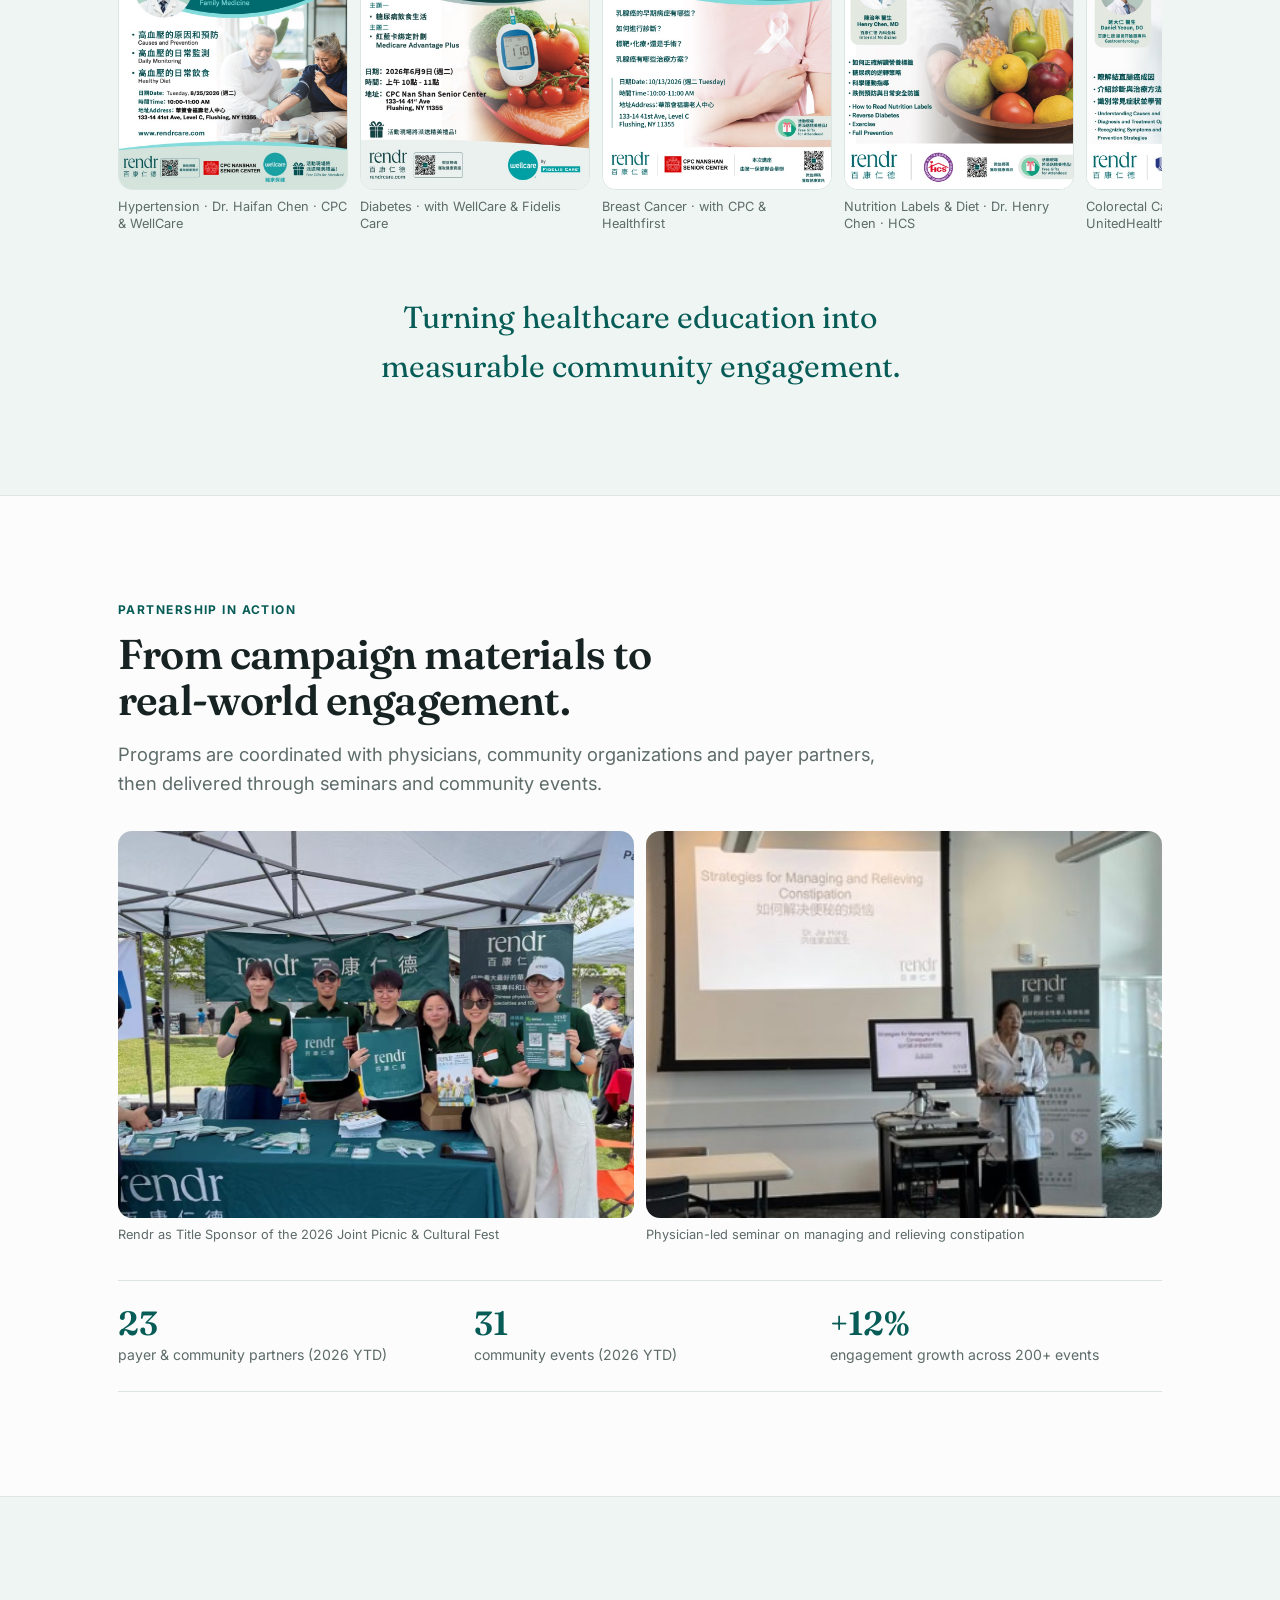
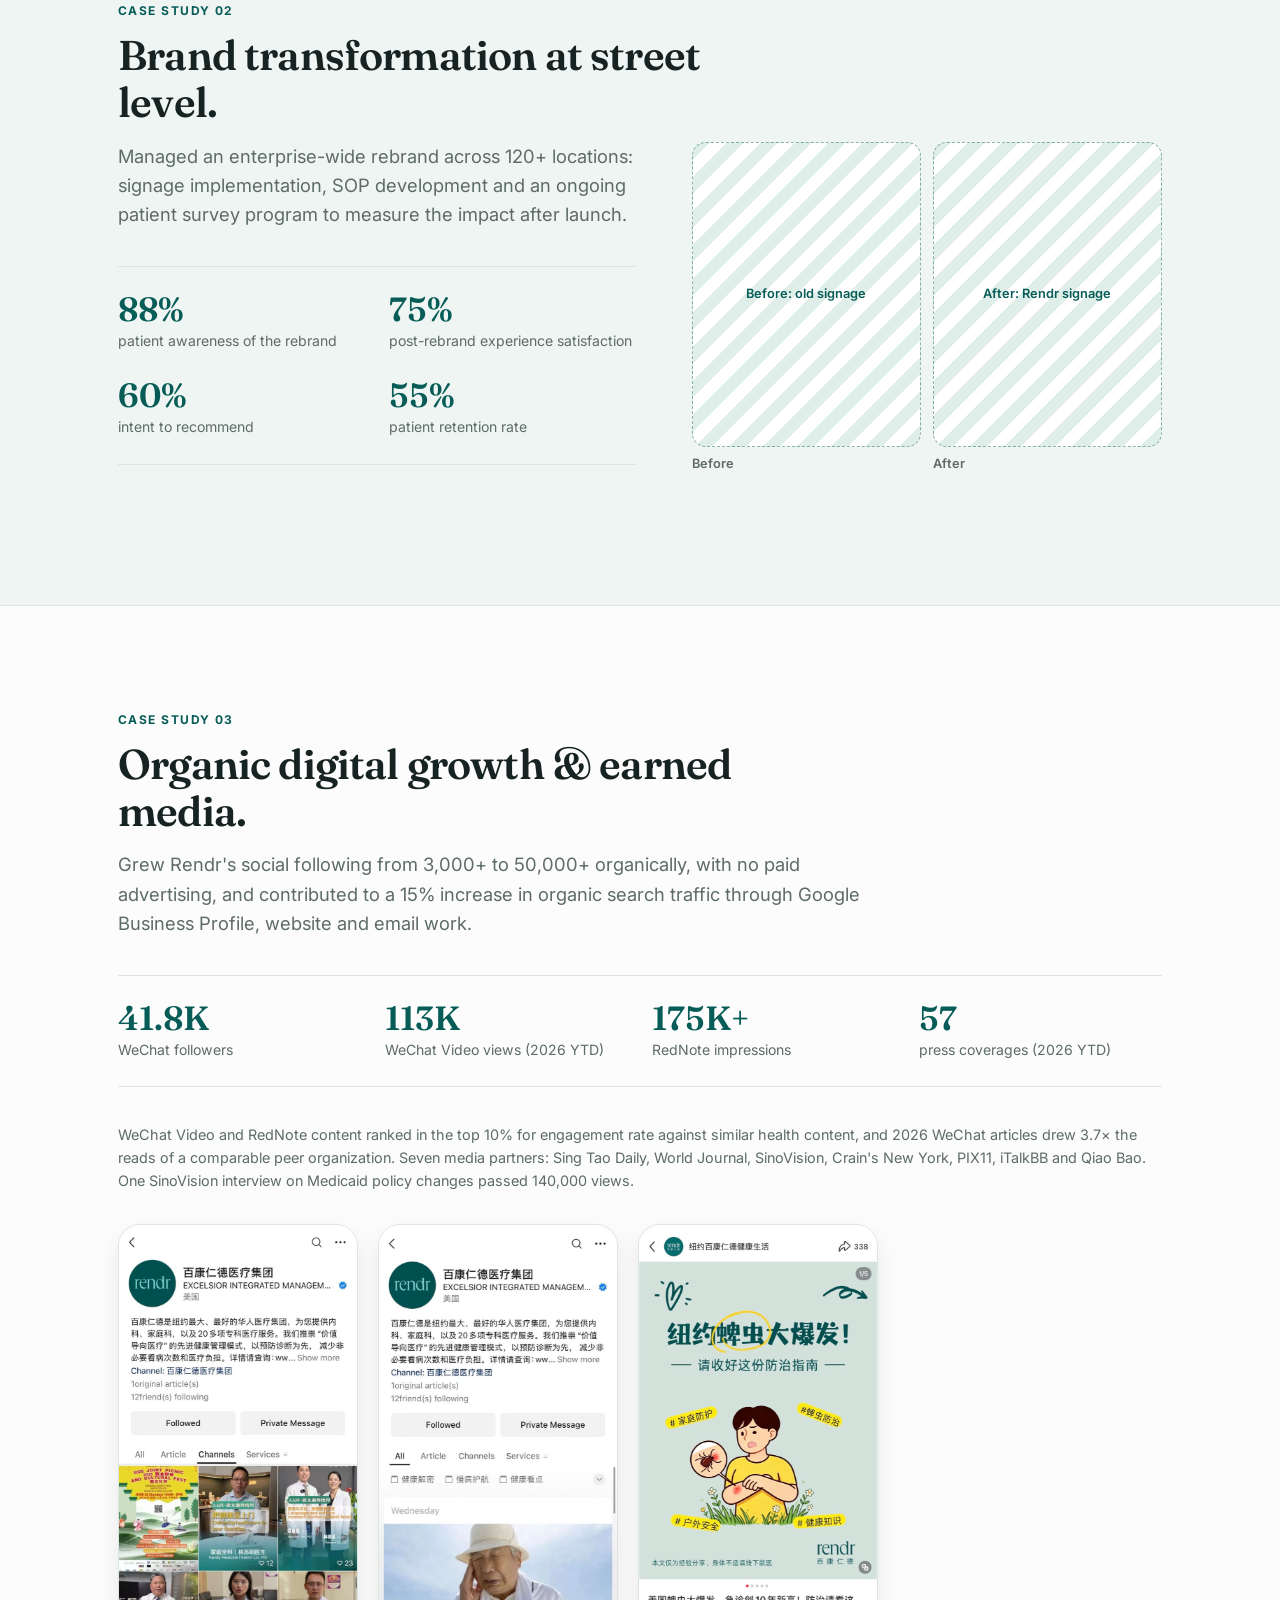
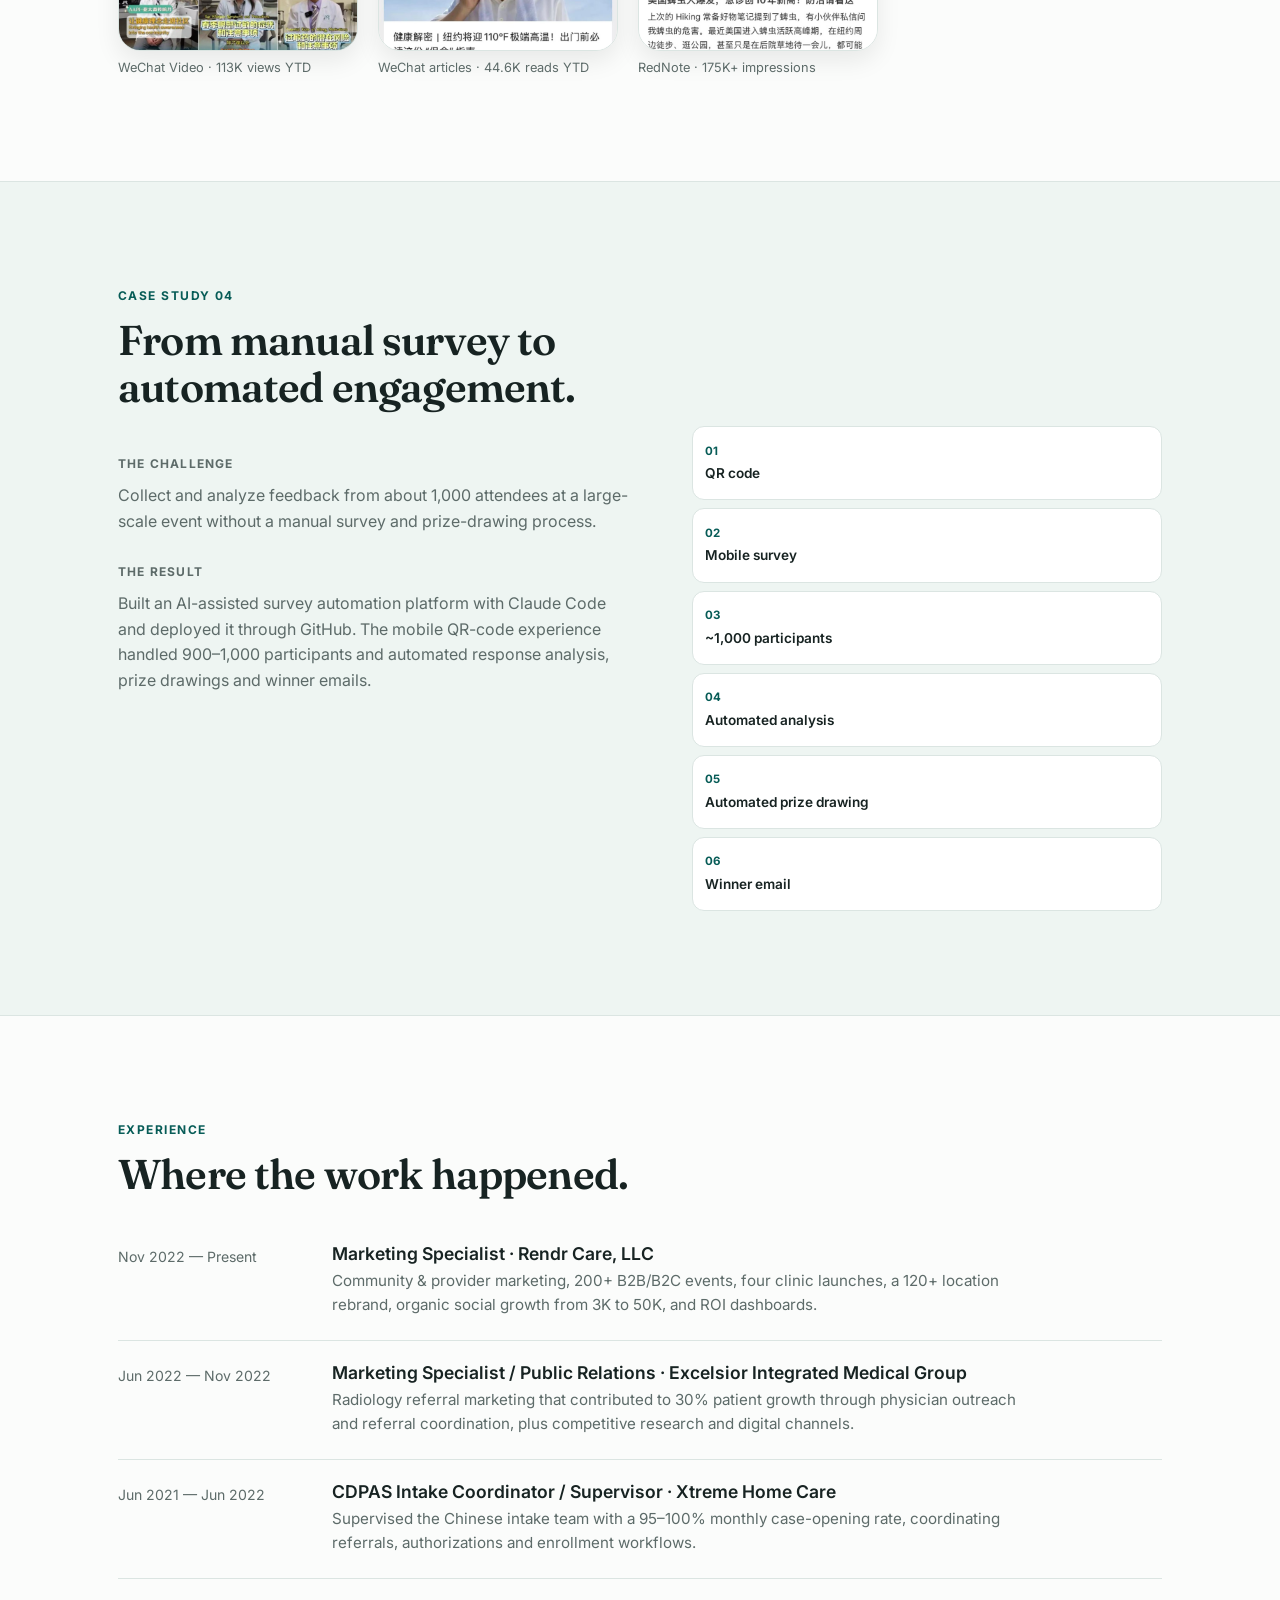
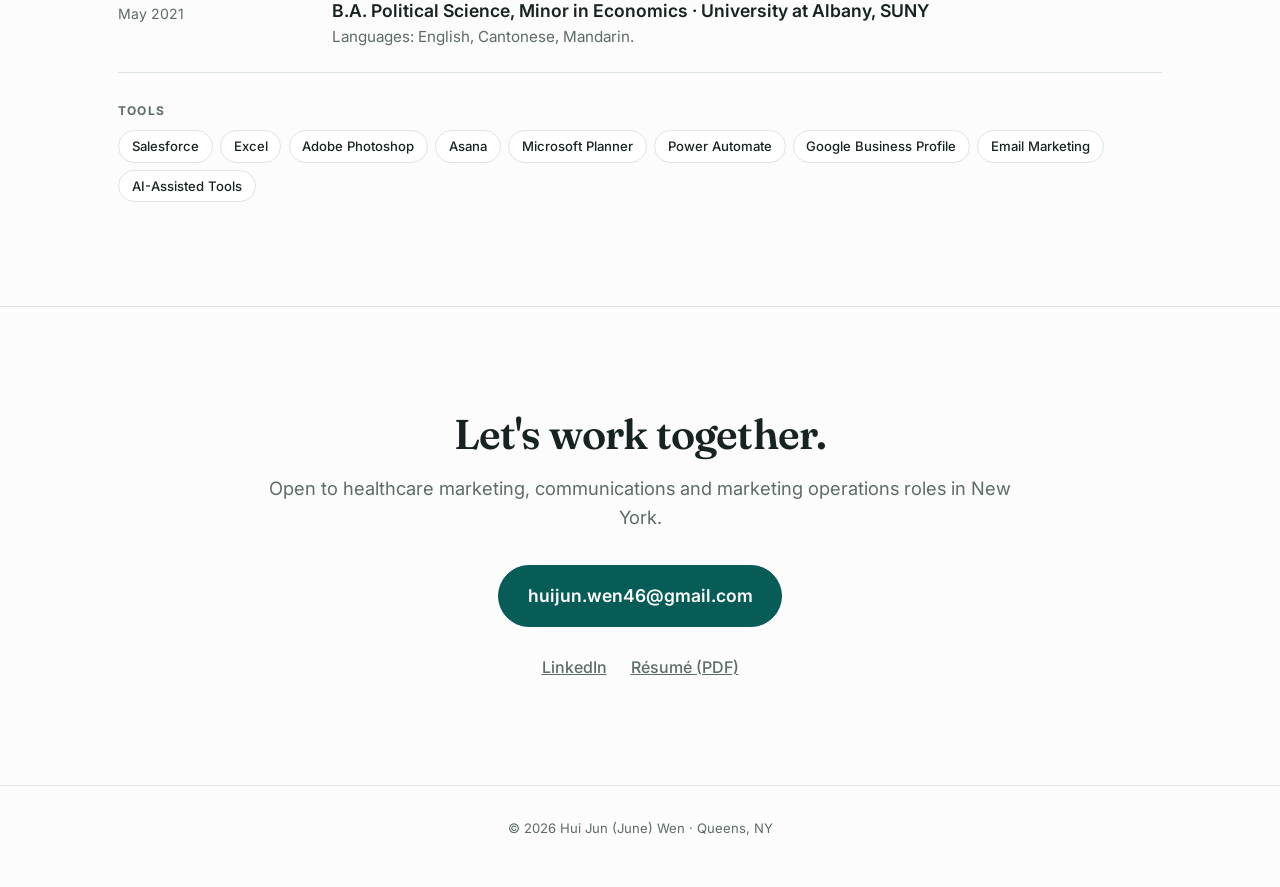
==== commit fcb6a68b: "Add seminar flyers, event photos and social screenshots - Render the seven seminar flyer PDFs into t" ====
--- a/index.html
+++ b/index.html
@@ -104,17 +104,17 @@
         <p class="label">Partners</p>
         <ul class="pills subtle">
           <li>CPC Nan Shan Senior Center</li><li>UnitedHealthcare</li><li>VNS Health</li><li>Healthfirst</li>
-          <li>Fidelis Care</li><li>WellCare</li><li>HCS</li>
+          <li>Fidelis Care</li><li>WellCare</li><li>HCS</li><li>VillageCareMax</li>
         </ul>
 
         <div class="flyers">
-          <img data-slot="Seminar flyer 1" src="assets/flyer_1.png" alt="Seminar flyer">
-          <img data-slot="Seminar flyer 2" src="assets/flyer_2.png" alt="Seminar flyer">
-          <img data-slot="Seminar flyer 3" src="assets/flyer_3.png" alt="Seminar flyer">
-          <img data-slot="Seminar flyer 4" src="assets/flyer_4.png" alt="Seminar flyer">
-          <img data-slot="Seminar flyer 5" src="assets/flyer_5.png" alt="Seminar flyer">
-          <img data-slot="Seminar flyer 6" src="assets/flyer_6.png" alt="Seminar flyer">
-          <img data-slot="Seminar flyer 7" src="assets/flyer_7.png" alt="Seminar flyer">
+          <figure><img data-slot="Seminar flyer 1" src="assets/flyer_1.jpg" alt="Bilingual seminar flyer: Hypertension · Dr. Haifan Chen · CPC and WellCare" loading="lazy"><figcaption>Hypertension · Dr. Haifan Chen · CPC &amp; WellCare</figcaption></figure>
+          <figure><img data-slot="Seminar flyer 2" src="assets/flyer_2.jpg" alt="Bilingual seminar flyer: Diabetes · with WellCare and Fidelis Care" loading="lazy"><figcaption>Diabetes · with WellCare &amp; Fidelis Care</figcaption></figure>
+          <figure><img data-slot="Seminar flyer 3" src="assets/flyer_3.jpg" alt="Bilingual seminar flyer: Breast Cancer · with CPC and Healthfirst" loading="lazy"><figcaption>Breast Cancer · with CPC &amp; Healthfirst</figcaption></figure>
+          <figure><img data-slot="Seminar flyer 4" src="assets/flyer_4.jpg" alt="Bilingual seminar flyer: Nutrition Labels and Diet · Dr. Henry Chen · HCS" loading="lazy"><figcaption>Nutrition Labels &amp; Diet · Dr. Henry Chen · HCS</figcaption></figure>
+          <figure><img data-slot="Seminar flyer 5" src="assets/flyer_5.jpg" alt="Bilingual seminar flyer: Colorectal Cancer · with UnitedHealthcare" loading="lazy"><figcaption>Colorectal Cancer · with UnitedHealthcare</figcaption></figure>
+          <figure><img data-slot="Seminar flyer 6" src="assets/flyer_6.jpg" alt="Bilingual seminar flyer: Sleep and Mental Health · with CPC and Healthfirst" loading="lazy"><figcaption>Sleep &amp; Mental Health · with CPC &amp; Healthfirst</figcaption></figure>
+          <figure><img data-slot="Seminar flyer 7" src="assets/flyer_7.jpg" alt="Bilingual seminar flyer: Healthy Aging · Dr. Zhengbo Huang · VNS Health" loading="lazy"><figcaption>Healthy Aging · Dr. Zhengbo Huang · VNS Health</figcaption></figure>
         </div>
         <p class="quote">Turning healthcare education into measurable community engagement.</p>
       </div>
@@ -127,11 +127,8 @@
         <h2>From campaign materials to real-world engagement.</h2>
         <p class="lead">Programs are coordinated with physicians, community organizations and payer partners, then delivered through seminars and community events.</p>
         <div class="photos">
-          <img data-slot="Event photo: physician seminar" src="assets/event_1.jpg" alt="Physician-led community health seminar">
-          <img data-slot="Event photo: payer collaboration" src="assets/event_2.jpg" alt="Community event with health plan partners">
-          <img data-slot="Event photo: senior center" src="assets/event_3.jpg" alt="Senior center health event">
-          <img data-slot="Event photo 4" src="assets/event_4.jpg" alt="Community event">
-          <img data-slot="Event photo 5" src="assets/event_5.jpg" alt="Community event">
+          <figure><img data-slot="Event photo: community fest" src="assets/event_1.jpg" alt="Rendr team at a community event booth" loading="lazy"><figcaption>Rendr as Title Sponsor of the 2026 Joint Picnic &amp; Cultural Fest</figcaption></figure>
+          <figure><img data-slot="Event photo: health seminar" src="assets/event_2.jpg" alt="Physician presenting at a community health seminar" loading="lazy"><figcaption>Physician-led seminar on managing and relieving constipation</figcaption></figure>
         </div>
         <div class="stats compact">
           <div><strong>23</strong><span>payer &amp; community partners (2026 YTD)</span></div>
@@ -176,7 +173,12 @@
           <div><strong>175K+</strong><span>RedNote impressions</span></div>
           <div><strong>57</strong><span>press coverages (2026 YTD)</span></div>
         </div>
-        <p class="note">Coverage includes Crain's New York, PIX11, World Journal and SinoVision.</p>
+        <p class="note">WeChat Video and RedNote content ranked in the top 10% for engagement rate against similar health content, and 2026 WeChat articles drew 3.7× the reads of a comparable peer organization. Seven media partners: Sing Tao Daily, World Journal, SinoVision, Crain's New York, PIX11, iTalkBB and Qiao Bao. One SinoVision interview on Medicaid policy changes passed 140,000 views.</p>
+        <div class="phones">
+          <figure><img data-slot="WeChat Video channel" src="assets/digital_wechat_video.jpg" alt="WeChat Video channel screenshot" loading="lazy"><figcaption>WeChat Video · 113K views YTD</figcaption></figure>
+          <figure><img data-slot="WeChat articles" src="assets/digital_wechat_article.jpg" alt="WeChat official account screenshot" loading="lazy"><figcaption>WeChat articles · 44.6K reads YTD</figcaption></figure>
+          <figure><img data-slot="RedNote account" src="assets/digital_rednote.jpg" alt="RedNote account screenshot" loading="lazy"><figcaption>RedNote · 175K+ impressions</figcaption></figure>
+        </div>
       </div>
     </section>
 
--- a/style.css
+++ b/style.css
@@ -139,11 +139,16 @@
   display: grid; grid-auto-flow: column; grid-auto-columns: clamp(170px, 22vw, 230px); gap: .75rem;
   margin-top: 2.5rem; overflow-x: auto; scroll-snap-type: x mandatory; padding-bottom: .75rem;
 }
-.flyers > * { scroll-snap-align: start; width: 100%; aspect-ratio: 3 / 4; border-radius: 14px; }
-.flyers img { object-fit: cover; border: 1px solid var(--line); background: var(--surface); }
-.photos { display: grid; grid-template-columns: 2fr 1fr 1fr; grid-auto-rows: 220px; gap: .75rem; margin-top: 2rem; }
-.photos img, .photos .slot { width: 100%; height: 100%; object-fit: cover; border-radius: 14px; }
-.photos > :first-child { grid-row: span 2; }
+.flyers figure { margin: 0; scroll-snap-align: start; }
+.flyers img, .flyers .slot { width: 100%; aspect-ratio: 3 / 4; object-fit: cover; object-position: top; border-radius: 14px; }
+.flyers img { border: 1px solid var(--line); background: #fff; }
+figcaption { font-size: .8rem; color: var(--muted); margin-top: .5rem; line-height: 1.4; }
+.photos { display: grid; grid-template-columns: 1fr 1fr; gap: .75rem; margin-top: 2rem; }
+.photos figure { margin: 0; }
+.photos img, .photos .slot { width: 100%; aspect-ratio: 4 / 3; object-fit: cover; border-radius: 14px; }
+.phones { display: grid; grid-template-columns: repeat(3, minmax(0, 240px)); gap: 1.25rem; margin-top: 2rem; }
+.phones figure { margin: 0; }
+.phones img, .phones .slot { width: 100%; aspect-ratio: 9 / 16; object-fit: cover; object-position: top; border-radius: 22px; border: 1px solid var(--line); box-shadow: 0 10px 24px rgb(0 0 0 / .08); }
 .quote { font-family: var(--serif); font-size: clamp(1.3rem, 3vw, 1.9rem); color: var(--accent); text-align: center; max-width: 30ch; margin: 3rem auto 0; }
 
 .split { display: grid; grid-template-columns: 1.1fr 1fr; gap: clamp(2rem, 5vw, 3.5rem); align-items: start; }
@@ -151,7 +156,7 @@
 .beforeafter { display: grid; grid-template-columns: 1fr 1fr; gap: .75rem; }
 .beforeafter figure { margin: 0; }
 .beforeafter img, .beforeafter .slot { width: 100%; aspect-ratio: 3 / 4; object-fit: cover; border-radius: 14px; }
-.beforeafter figcaption { font-size: .8rem; color: var(--muted); margin-top: .4rem; font-weight: 600; }
+.beforeafter figcaption { font-weight: 600; }
 
 /* Timeline */
 .timeline { list-style: none; margin-top: 1.5rem; }
@@ -197,7 +202,8 @@
   .portrait { max-width: 260px; }
   .cards, .stats.compact { grid-template-columns: 1fr; }
   .flow { grid-template-columns: repeat(2, 1fr); }
-  .photos { grid-template-columns: 1fr 1fr; grid-auto-rows: 160px; }
-  .photos > :first-child { grid-row: auto; grid-column: span 2; height: 220px; }
+  .photos { grid-template-columns: 1fr; }
+  .phones { grid-template-columns: repeat(3, 1fr); gap: .5rem; }
+  .phones img, .phones .slot { border-radius: 14px; }
   .timeline li { grid-template-columns: 1fr; gap: .25rem; }
 }
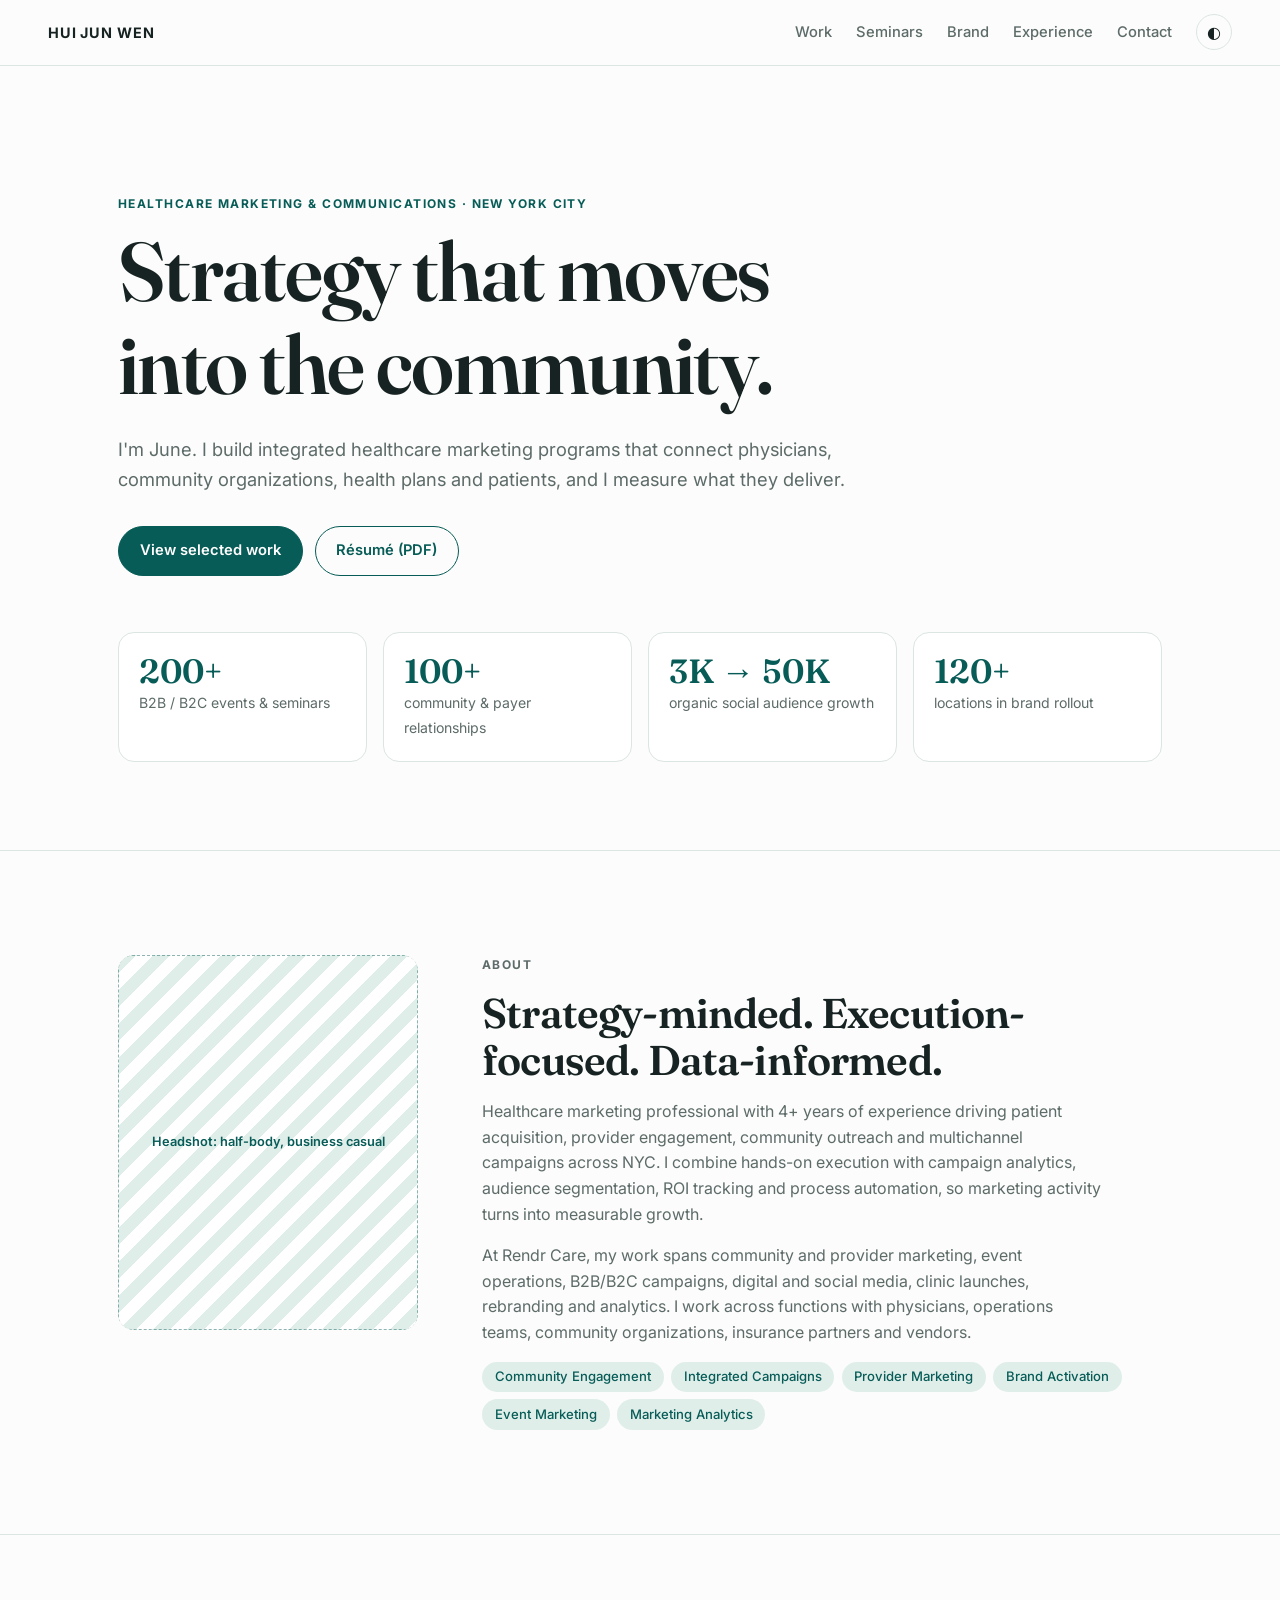
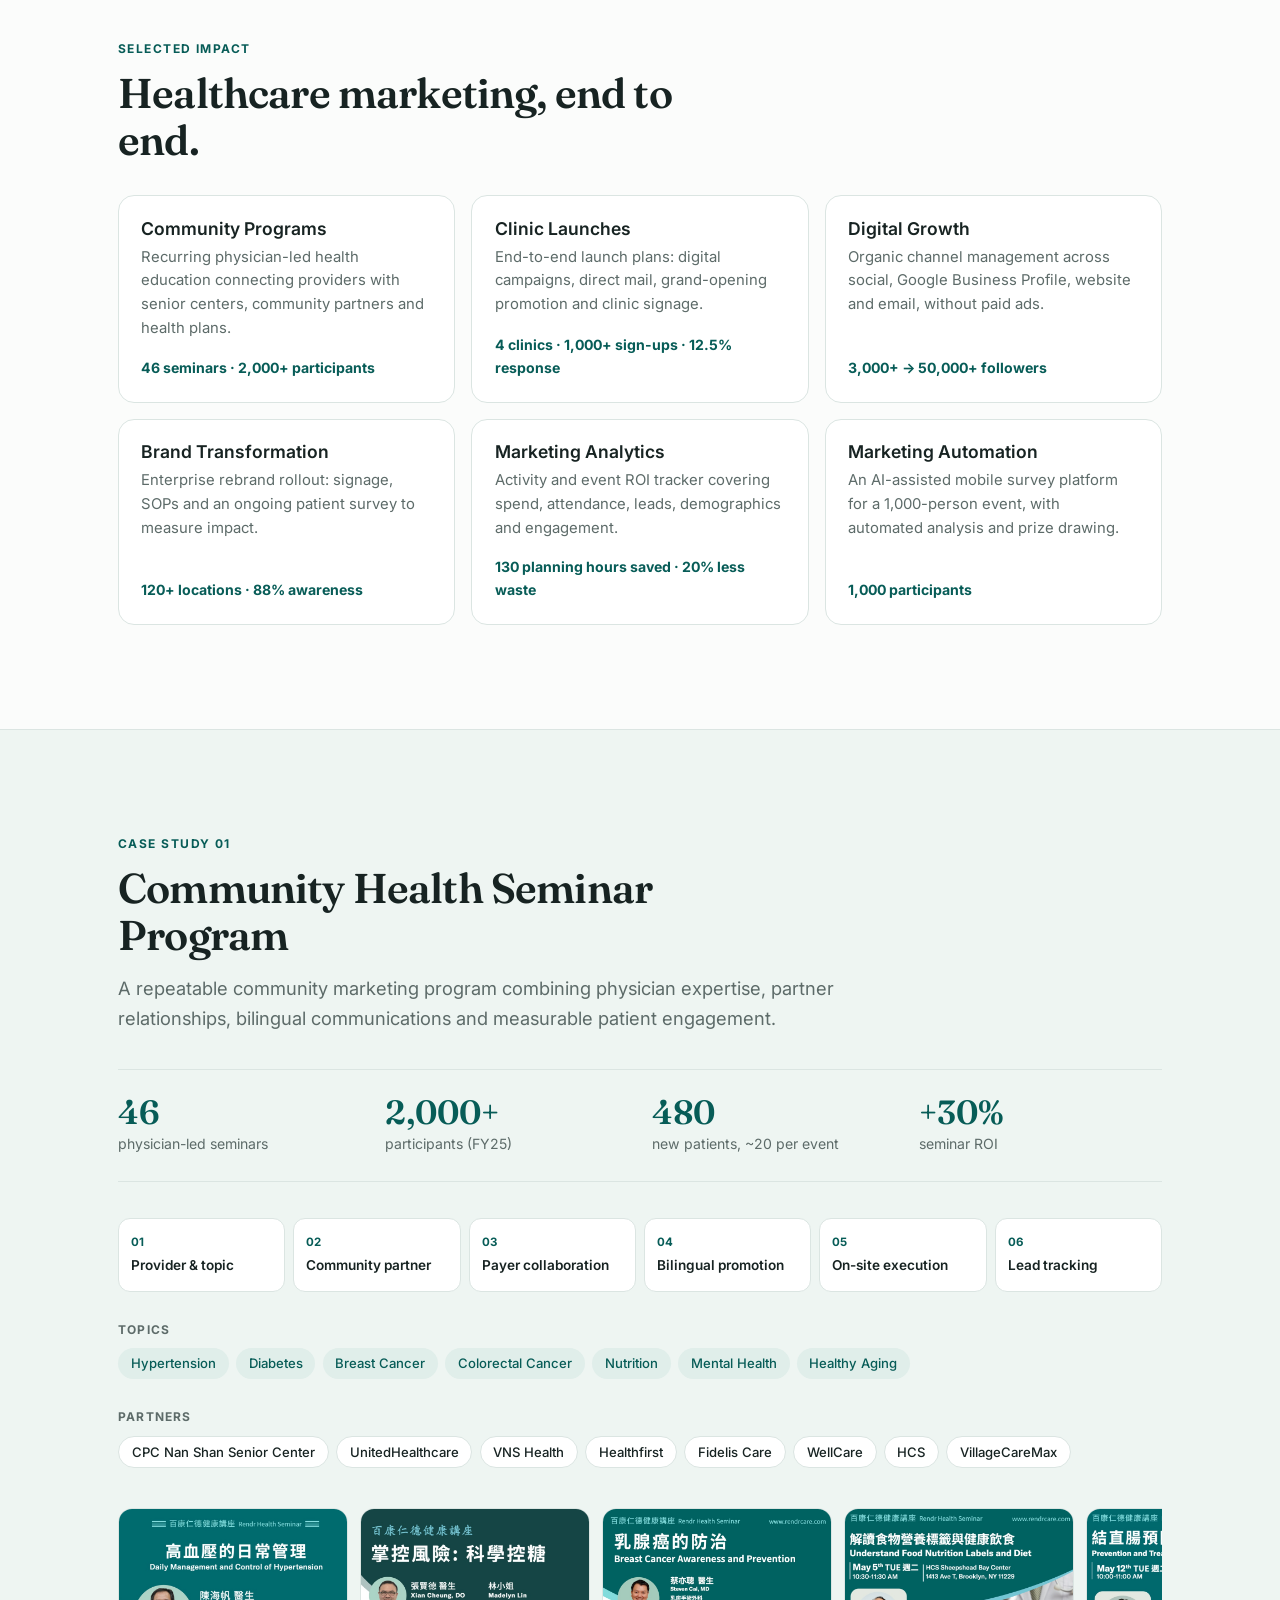
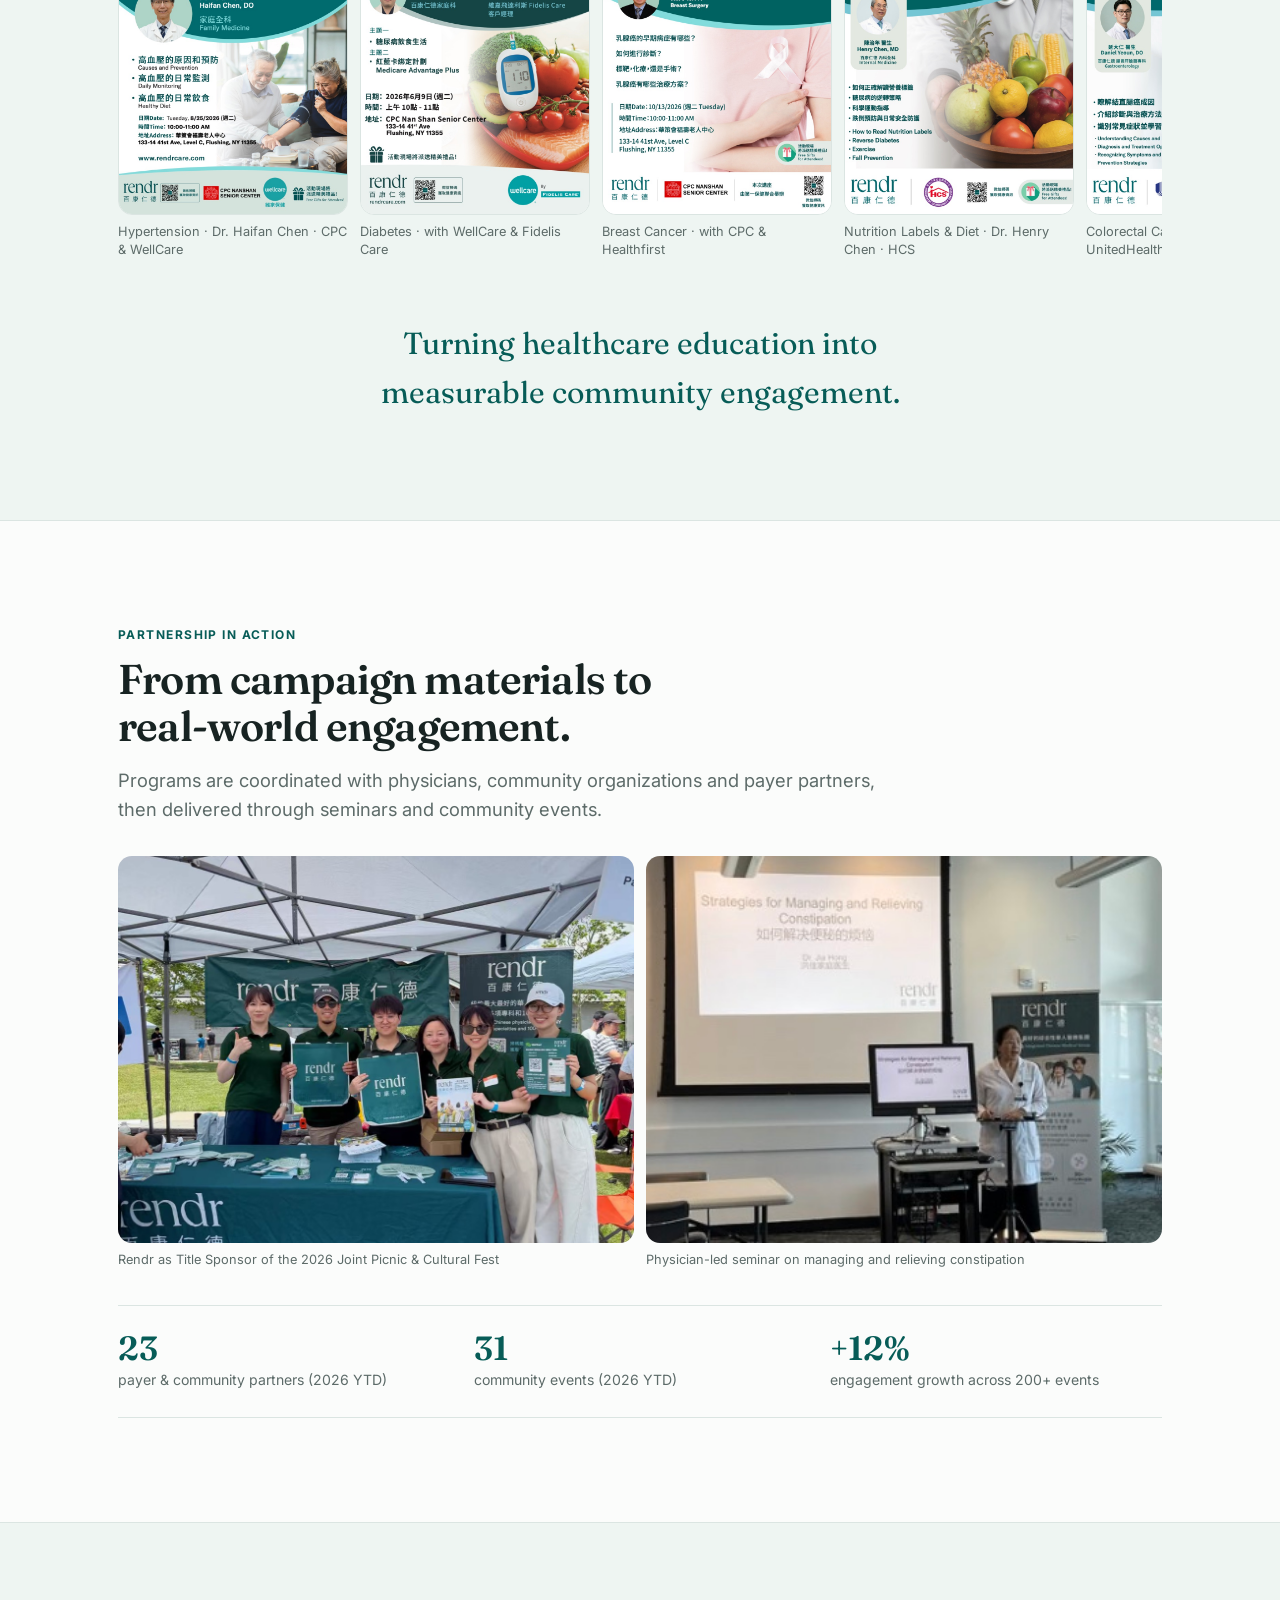
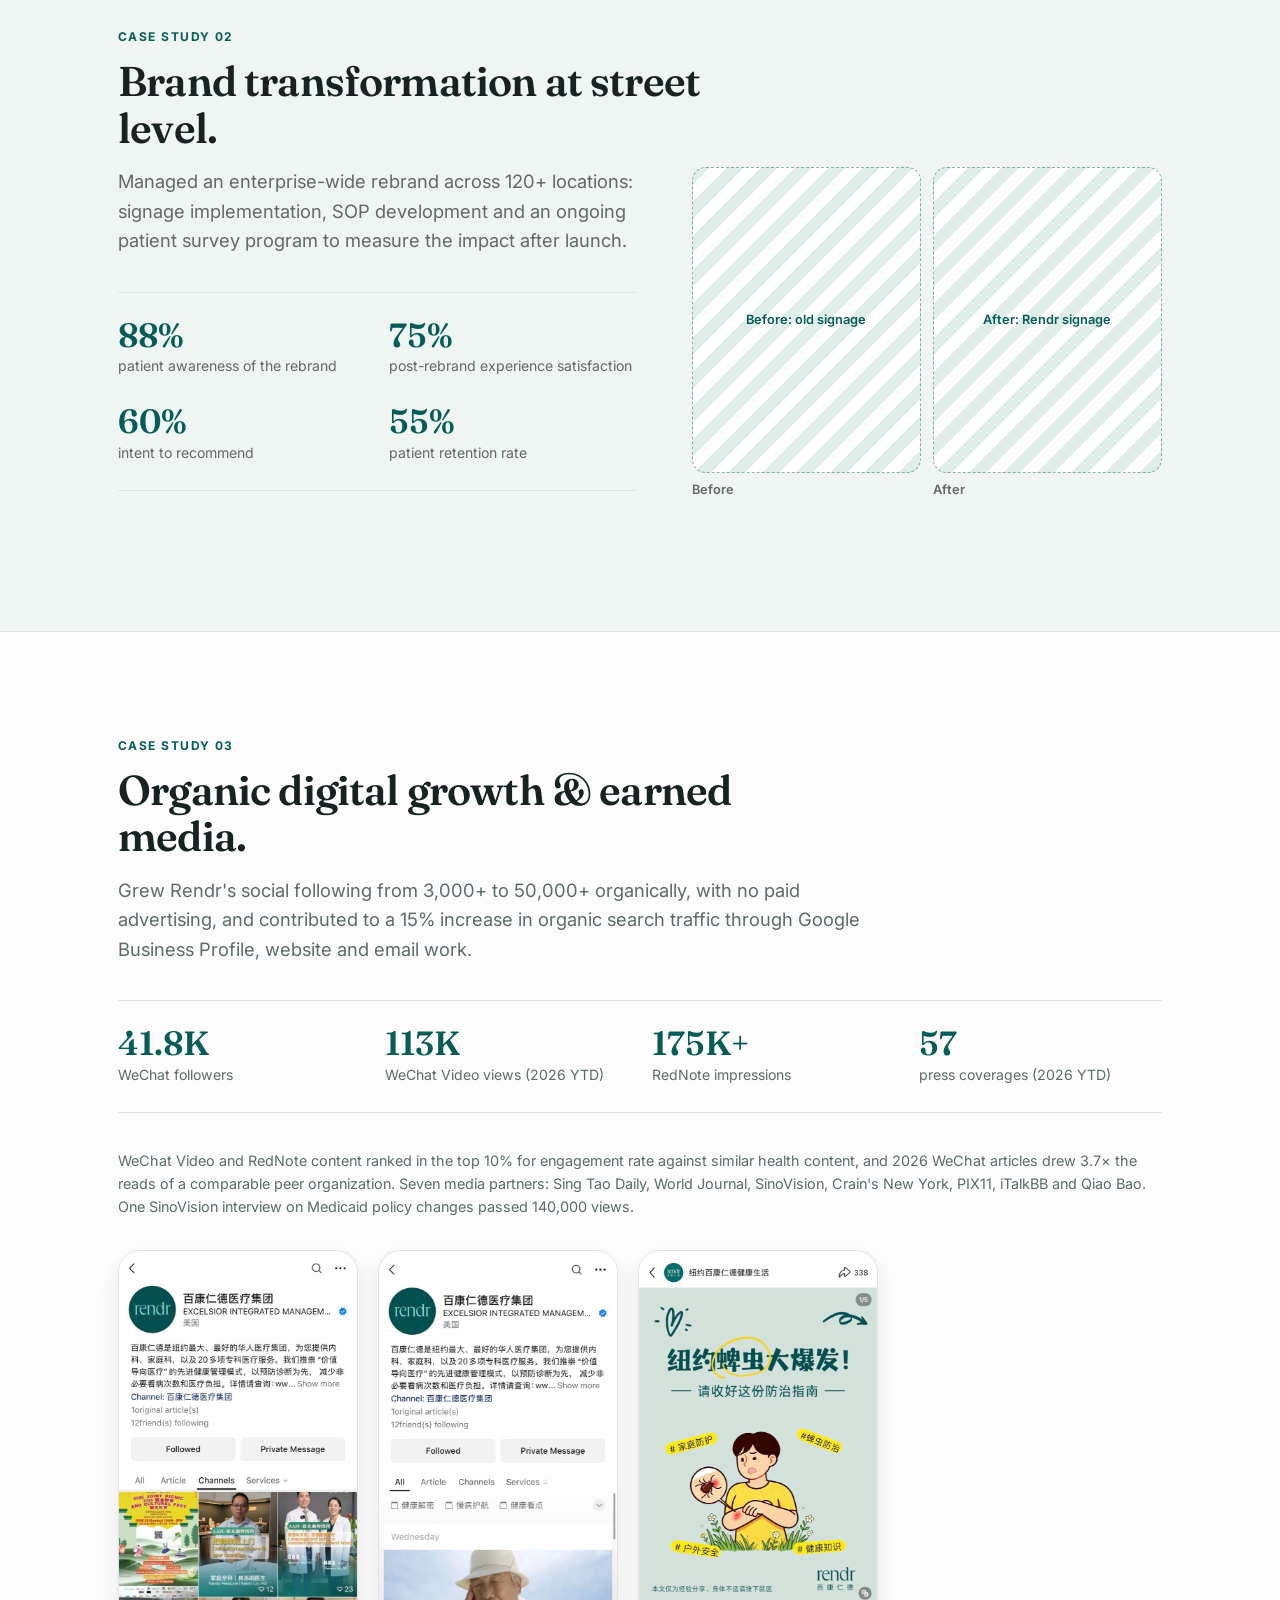
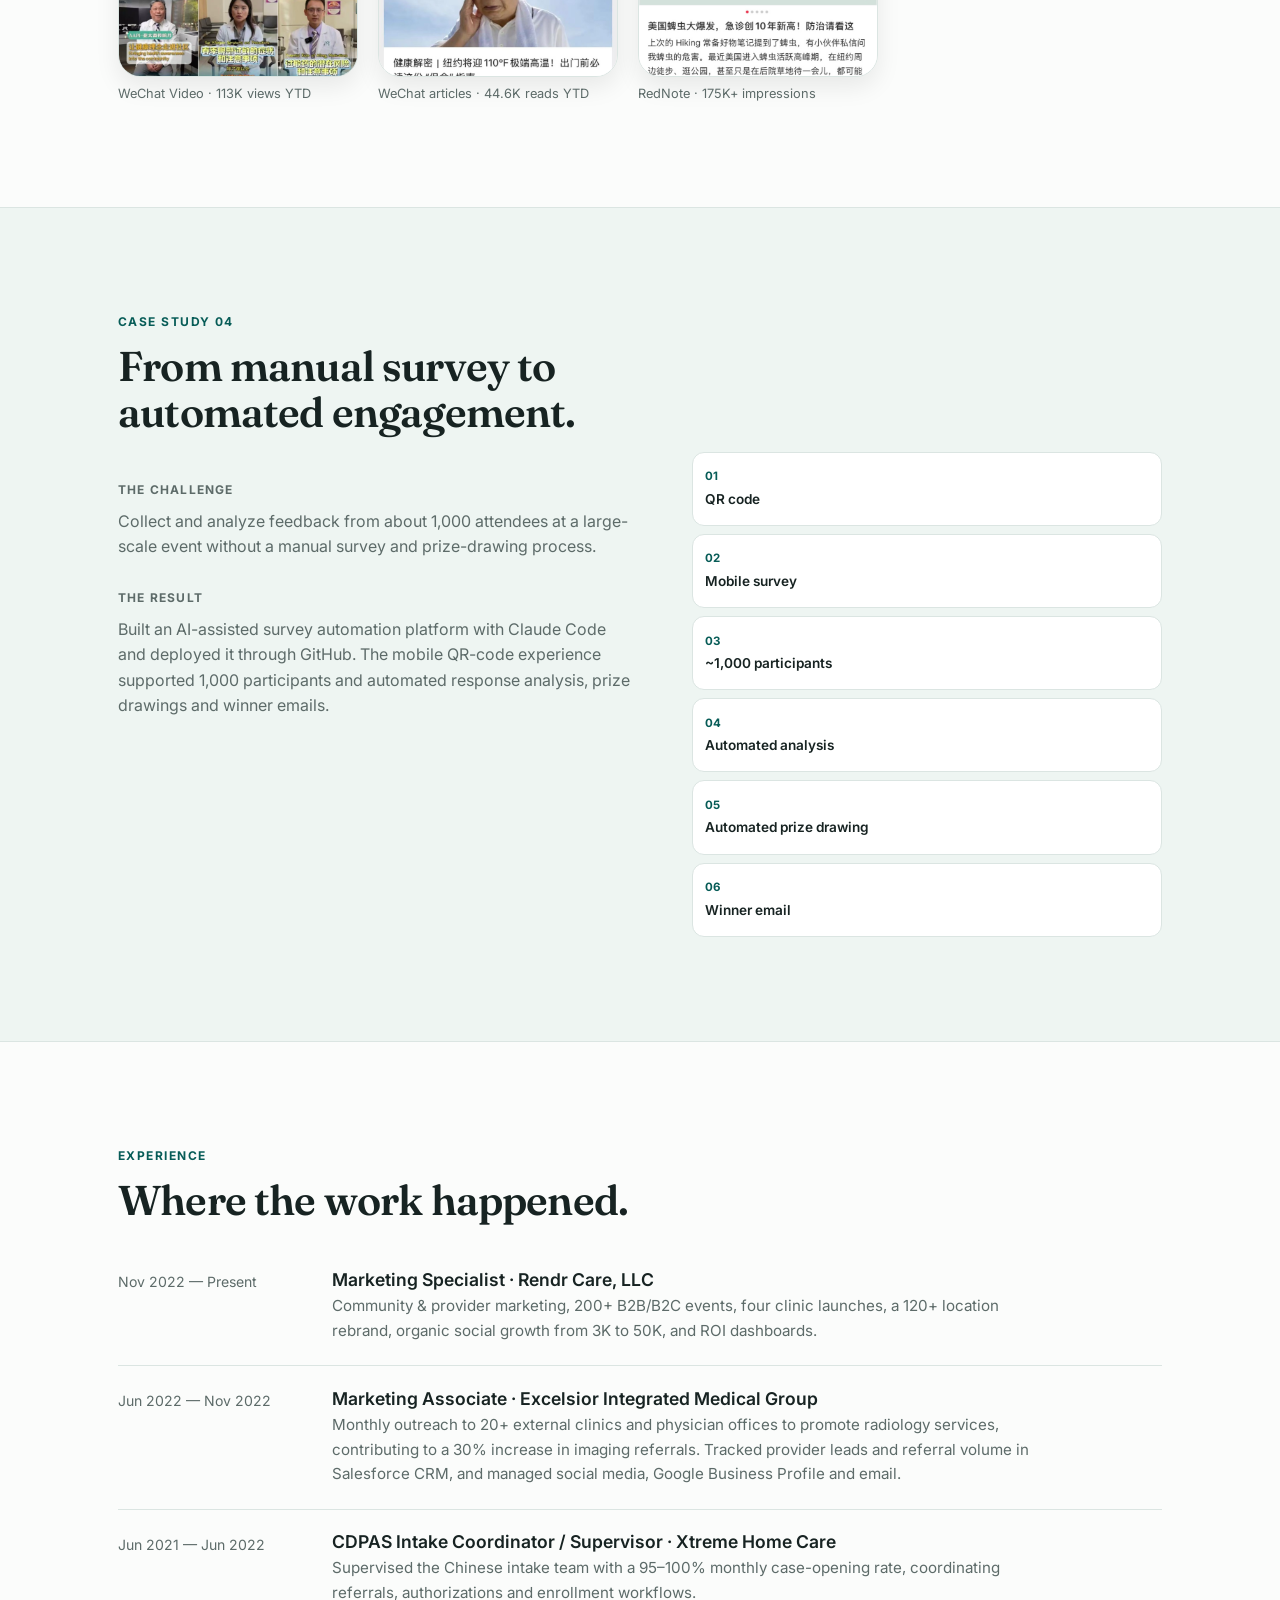
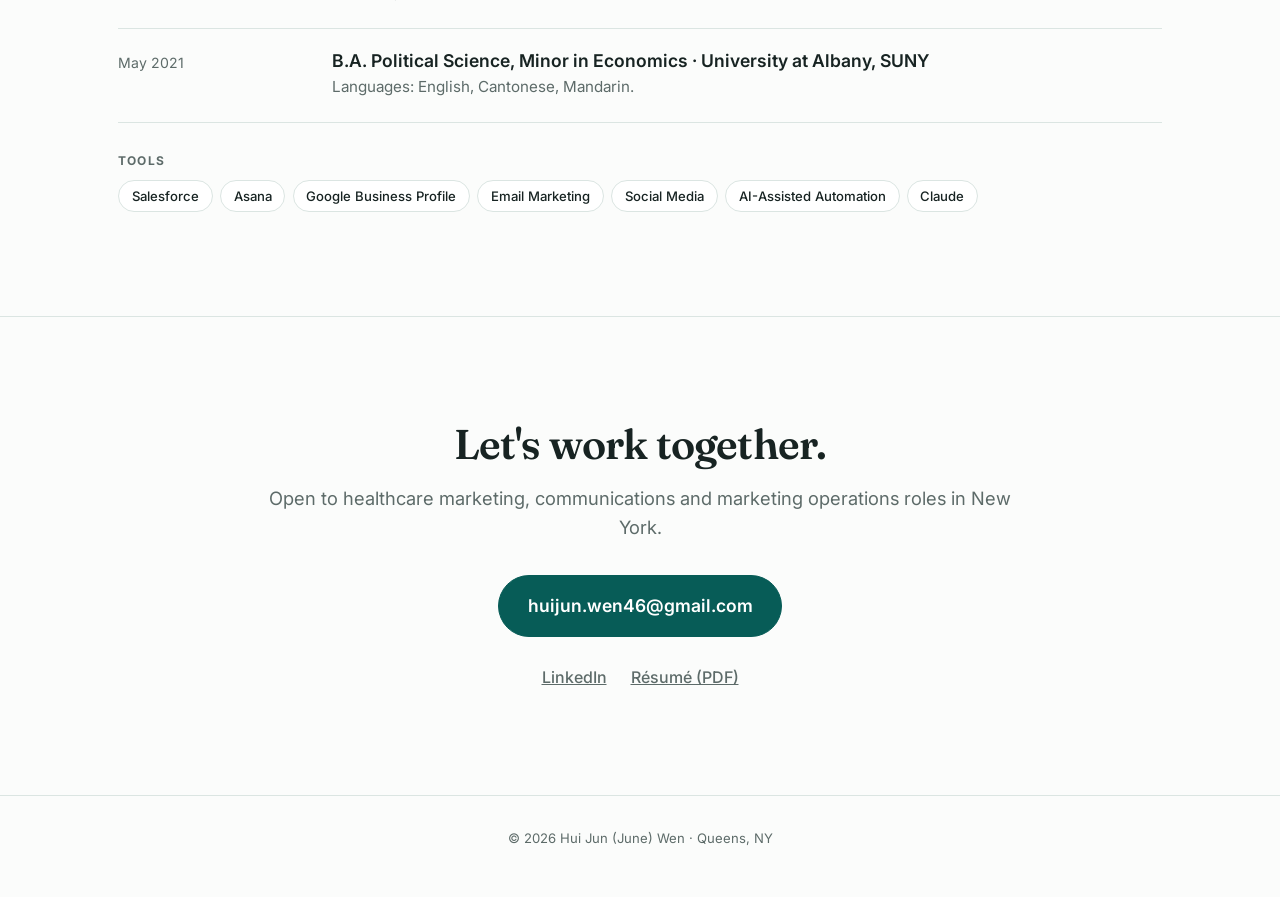
==== commit 856c8e64: "Add final résumé PDF and align site copy with it - Résumé button and contact link now serve the fina" ====
--- a/index.html
+++ b/index.html
@@ -51,7 +51,7 @@
         <div>
           <p class="eyebrow">About</p>
           <h2>Strategy-minded. Execution-focused. Data-informed.</h2>
-          <p>Healthcare marketer with 4+ years of experience building community, digital and provider-facing campaigns across NYC. I pair high-touch outreach with campaign analytics, audience segmentation and ROI tracking, so marketing activity turns into measurable patient growth.</p>
+          <p>Healthcare marketing professional with 4+ years of experience driving patient acquisition, provider engagement, community outreach and multichannel campaigns across NYC. I combine hands-on execution with campaign analytics, audience segmentation, ROI tracking and process automation, so marketing activity turns into measurable growth.</p>
           <p>At Rendr Care, my work spans community and provider marketing, event operations, B2B/B2C campaigns, digital and social media, clinic launches, rebranding and analytics. I work across functions with physicians, operations teams, community organizations, insurance partners and vendors.</p>
           <ul class="pills">
             <li>Community Engagement</li><li>Integrated Campaigns</li><li>Provider Marketing</li>
@@ -72,7 +72,7 @@
           <article class="card"><h3>Digital Growth</h3><p>Organic channel management across social, Google Business Profile, website and email, without paid ads.</p><p class="impact">3,000+ → 50,000+ followers</p></article>
           <article class="card"><h3>Brand Transformation</h3><p>Enterprise rebrand rollout: signage, SOPs and an ongoing patient survey to measure impact.</p><p class="impact">120+ locations · 88% awareness</p></article>
           <article class="card"><h3>Marketing Analytics</h3><p>Activity and event ROI tracker covering spend, attendance, leads, demographics and engagement.</p><p class="impact">130 planning hours saved · 20% less waste</p></article>
-          <article class="card"><h3>Marketing Automation</h3><p>An AI-assisted mobile survey platform for a 1,000-person event, with automated analysis and prize drawing.</p><p class="impact">900–1,000 participants</p></article>
+          <article class="card"><h3>Marketing Automation</h3><p>An AI-assisted mobile survey platform for a 1,000-person event, with automated analysis and prize drawing.</p><p class="impact">1,000 participants</p></article>
         </div>
       </div>
     </section>
@@ -192,7 +192,7 @@
             <p class="label">The challenge</p>
             <p>Collect and analyze feedback from about 1,000 attendees at a large-scale event without a manual survey and prize-drawing process.</p>
             <p class="label">The result</p>
-            <p>Built an AI-assisted survey automation platform with Claude Code and deployed it through GitHub. The mobile QR-code experience handled 900–1,000 participants and automated response analysis, prize drawings and winner emails.</p>
+            <p>Built an AI-assisted survey automation platform with Claude Code and deployed it through GitHub. The mobile QR-code experience supported 1,000 participants and automated response analysis, prize drawings and winner emails.</p>
           </div>
           <ol class="flow vertical">
             <li>QR code</li><li>Mobile survey</li><li>~1,000 participants</li>
@@ -218,8 +218,8 @@
           <li>
             <span class="when">Jun 2022 — Nov 2022</span>
             <div>
-              <h3>Marketing Specialist / Public Relations · Excelsior Integrated Medical Group</h3>
-              <p>Radiology referral marketing that contributed to 30% patient growth through physician outreach and referral coordination, plus competitive research and digital channels.</p>
+              <h3>Marketing Associate · Excelsior Integrated Medical Group</h3>
+              <p>Monthly outreach to 20+ external clinics and physician offices to promote radiology services, contributing to a 30% increase in imaging referrals. Tracked provider leads and referral volume in Salesforce CRM, and managed social media, Google Business Profile and email.</p>
             </div>
           </li>
           <li>
@@ -239,8 +239,8 @@
         </ol>
         <p class="label">Tools</p>
         <ul class="pills subtle">
-          <li>Salesforce</li><li>Excel</li><li>Adobe Photoshop</li><li>Asana</li><li>Microsoft Planner</li>
-          <li>Power Automate</li><li>Google Business Profile</li><li>Email Marketing</li><li>AI-Assisted Tools</li>
+          <li>Salesforce</li><li>Asana</li><li>Google Business Profile</li><li>Email Marketing</li>
+          <li>Social Media</li><li>AI-Assisted Automation</li><li>Claude</li>
         </ul>
       </div>
     </section>
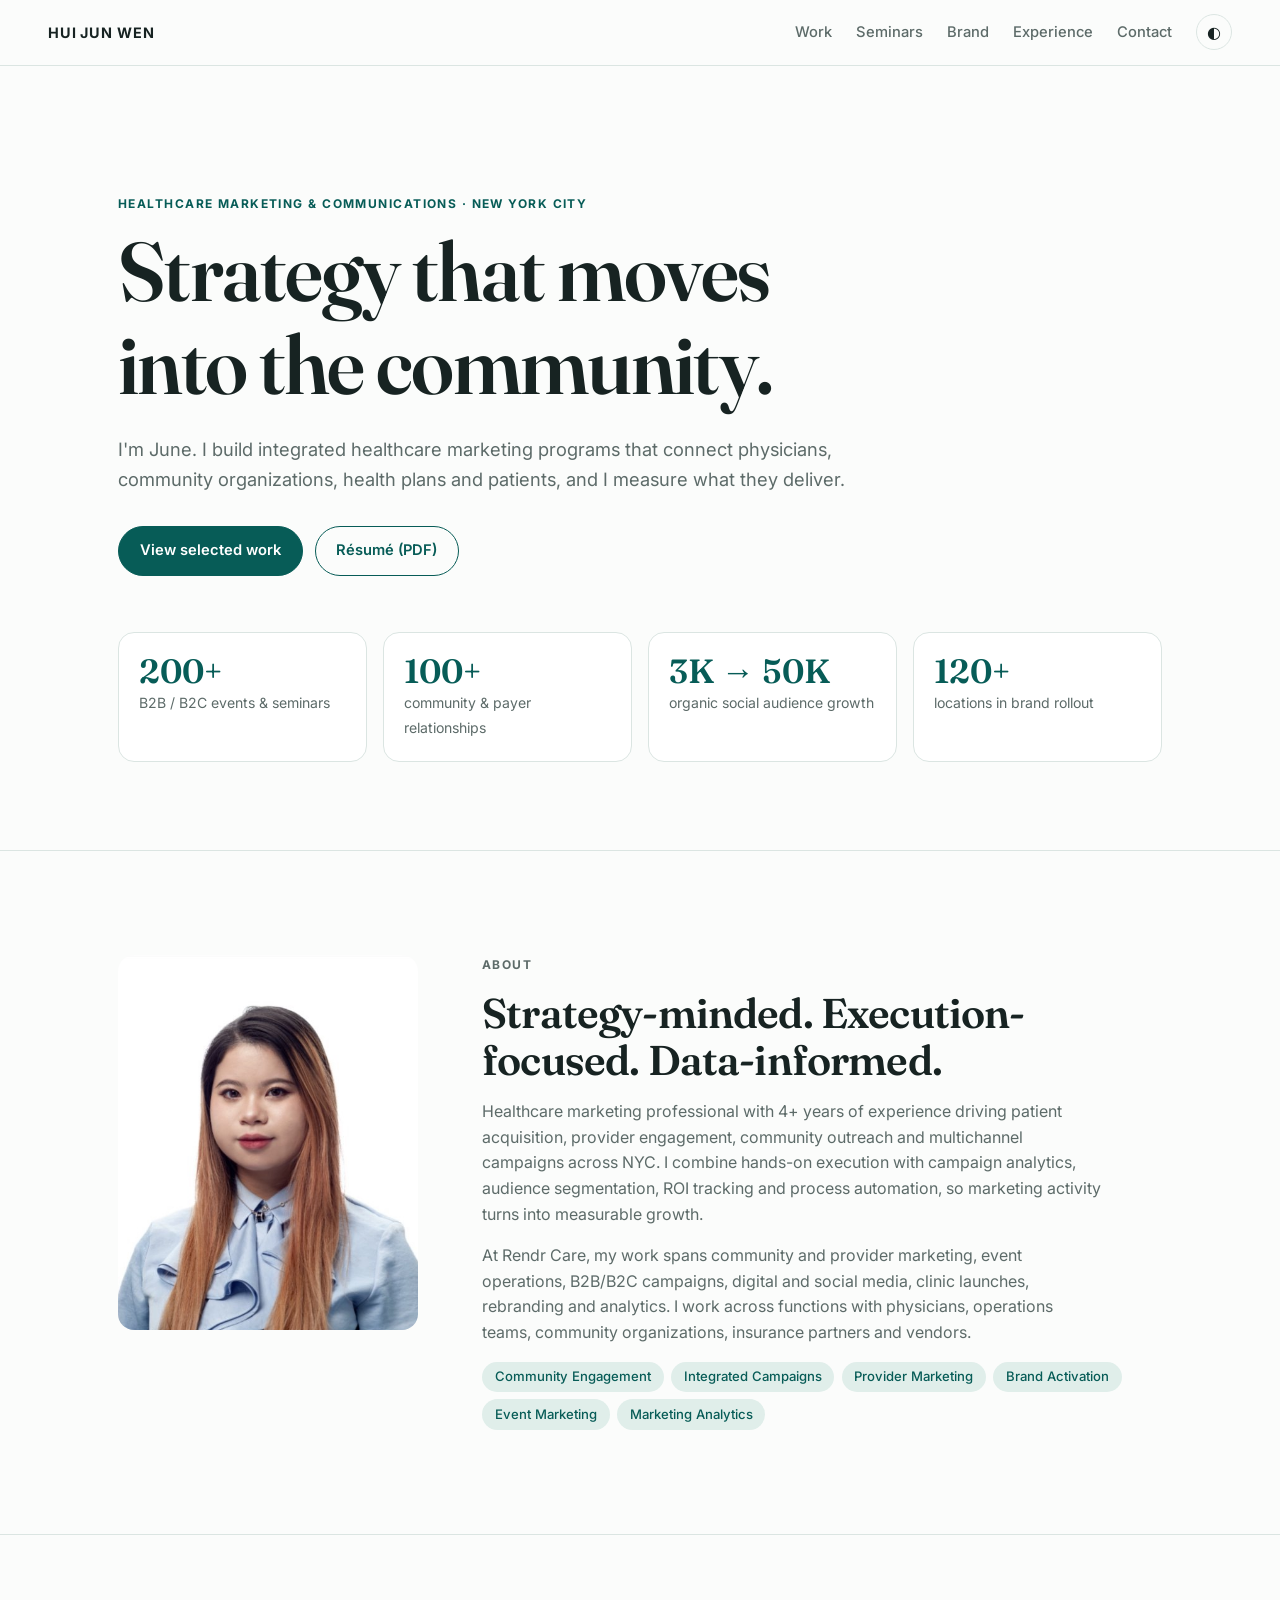
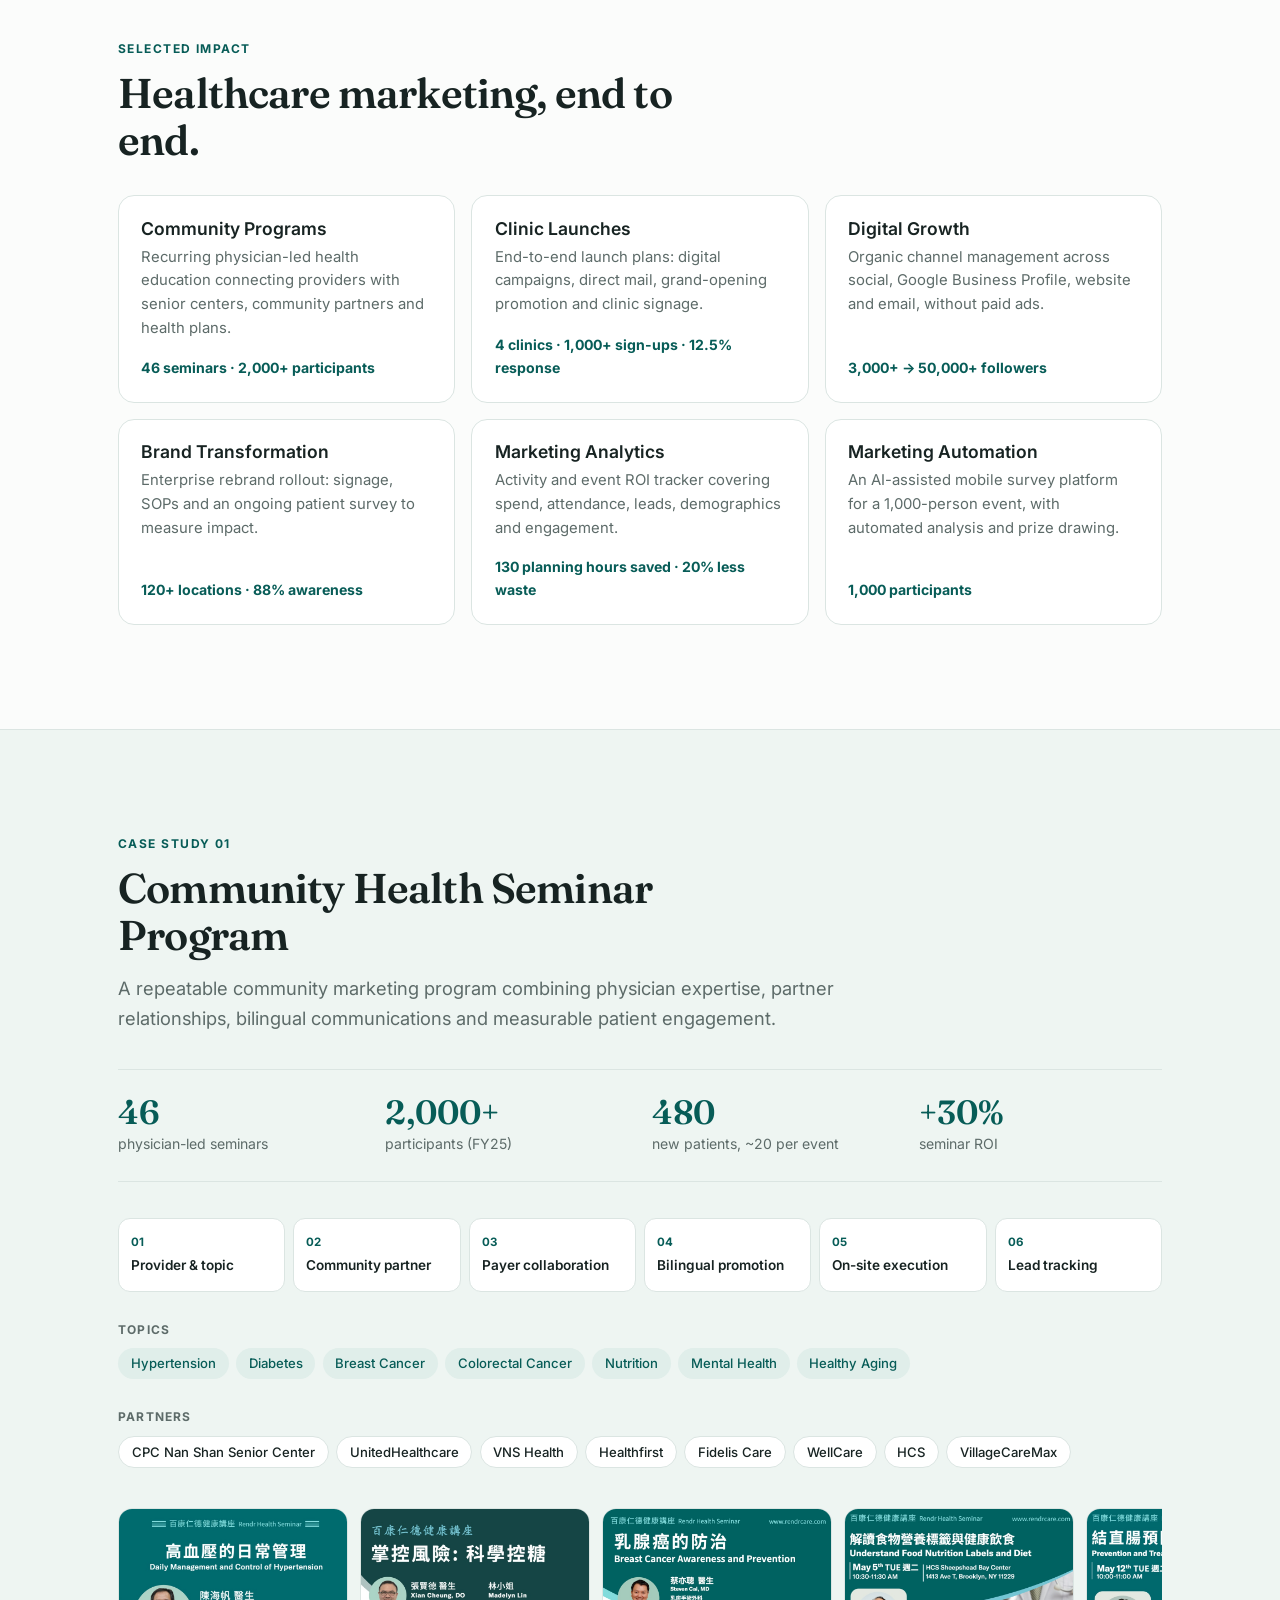
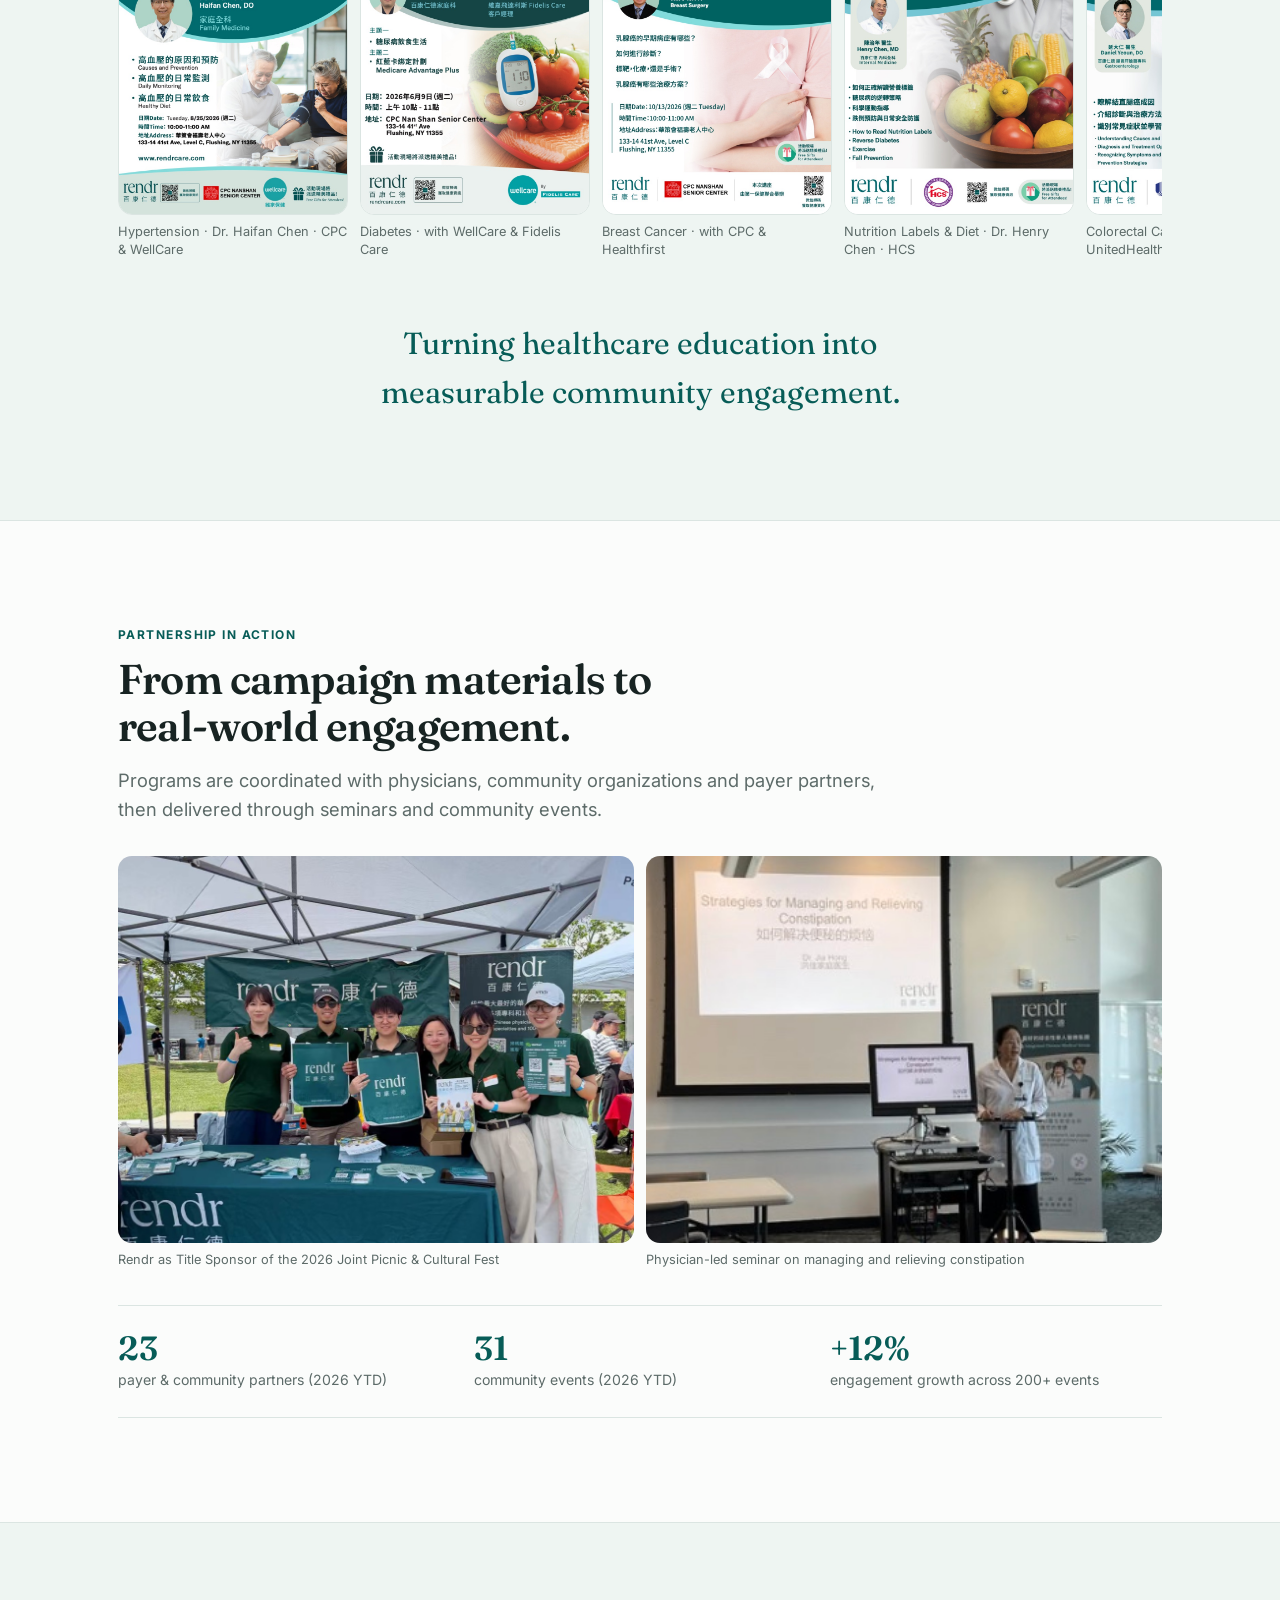
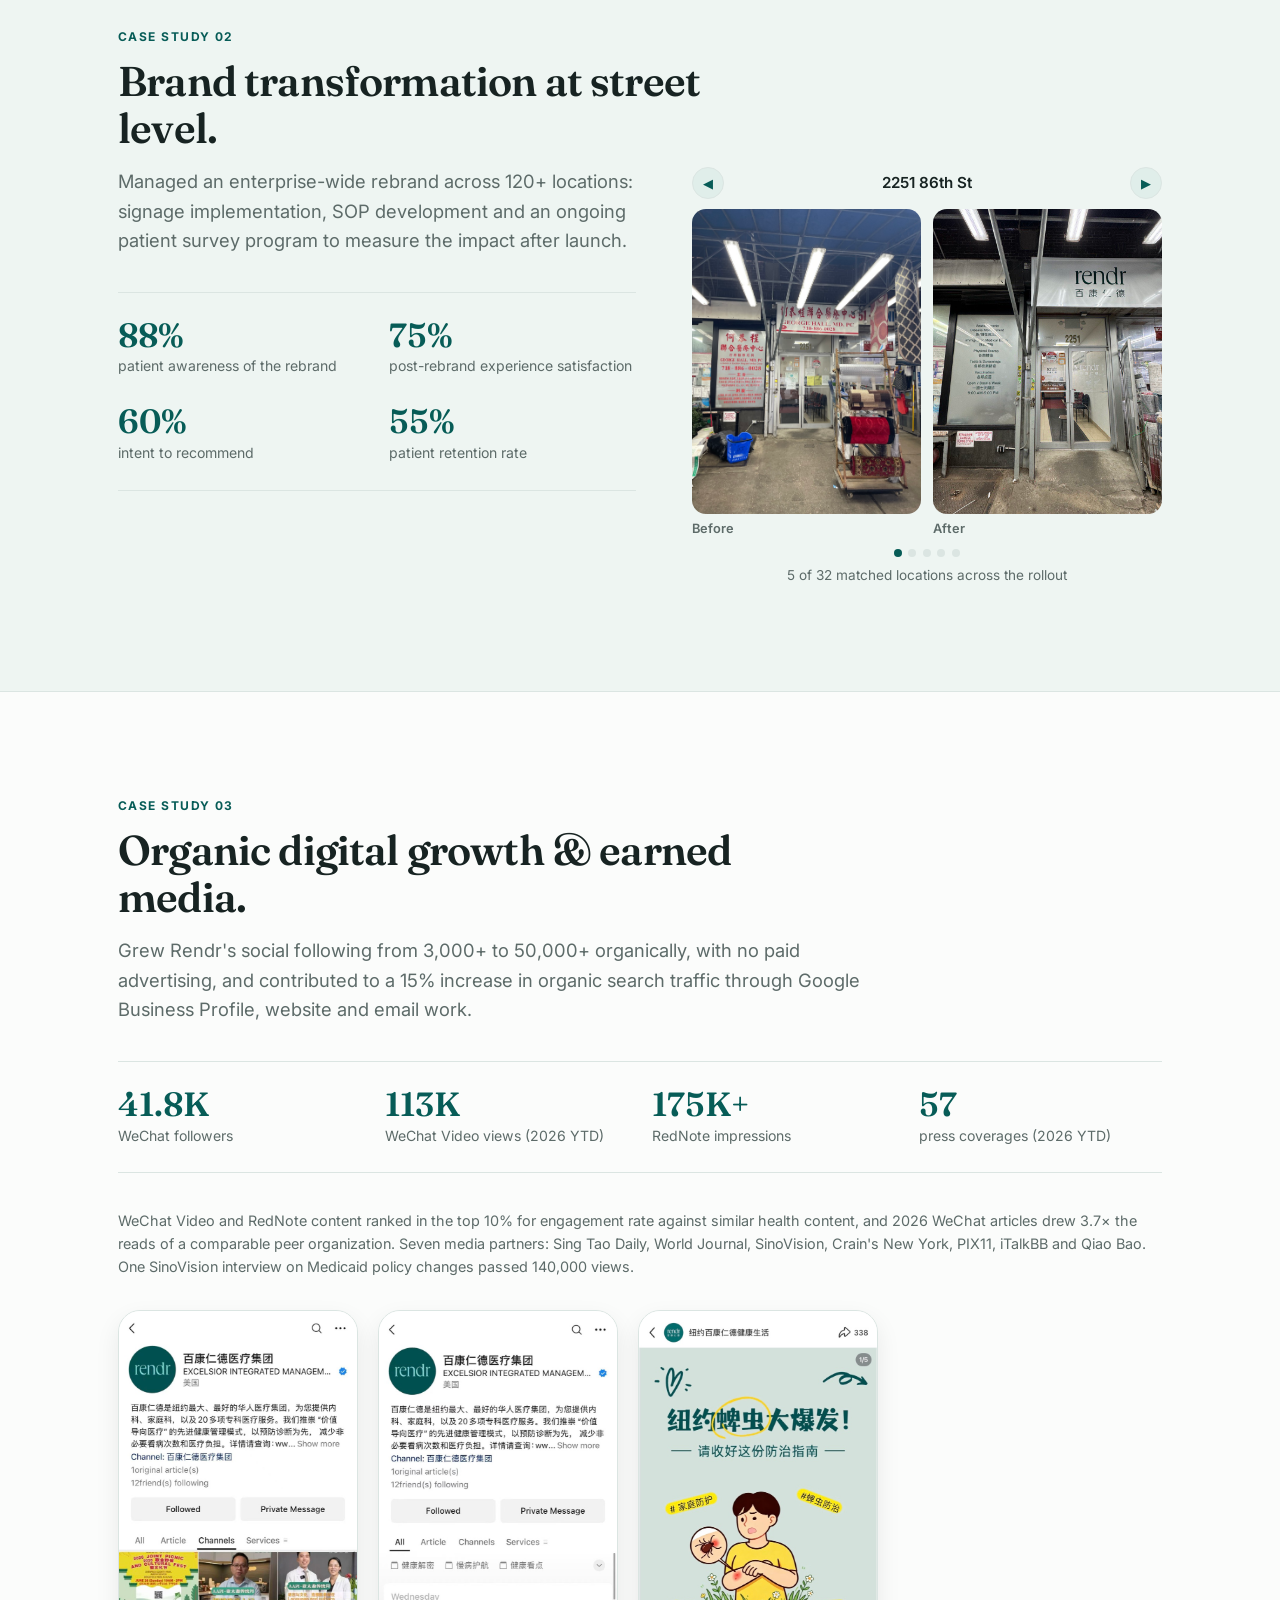
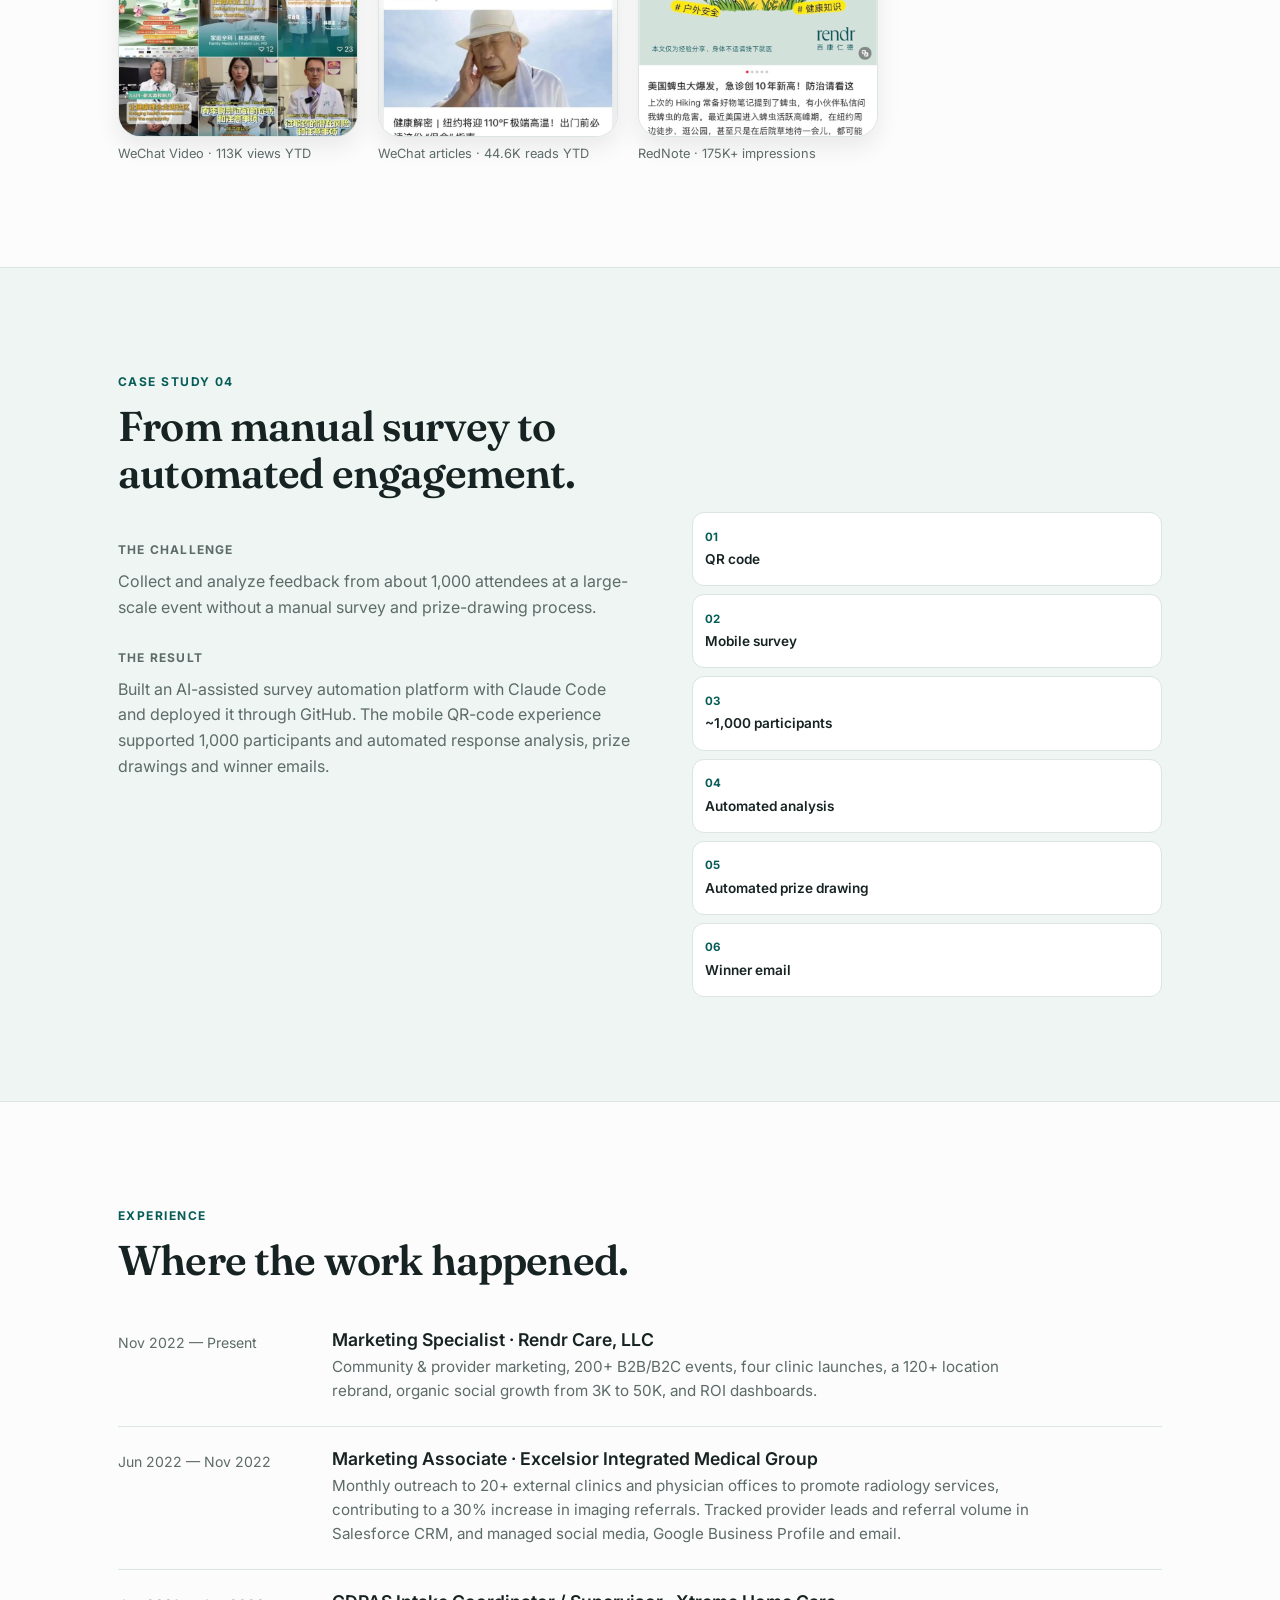
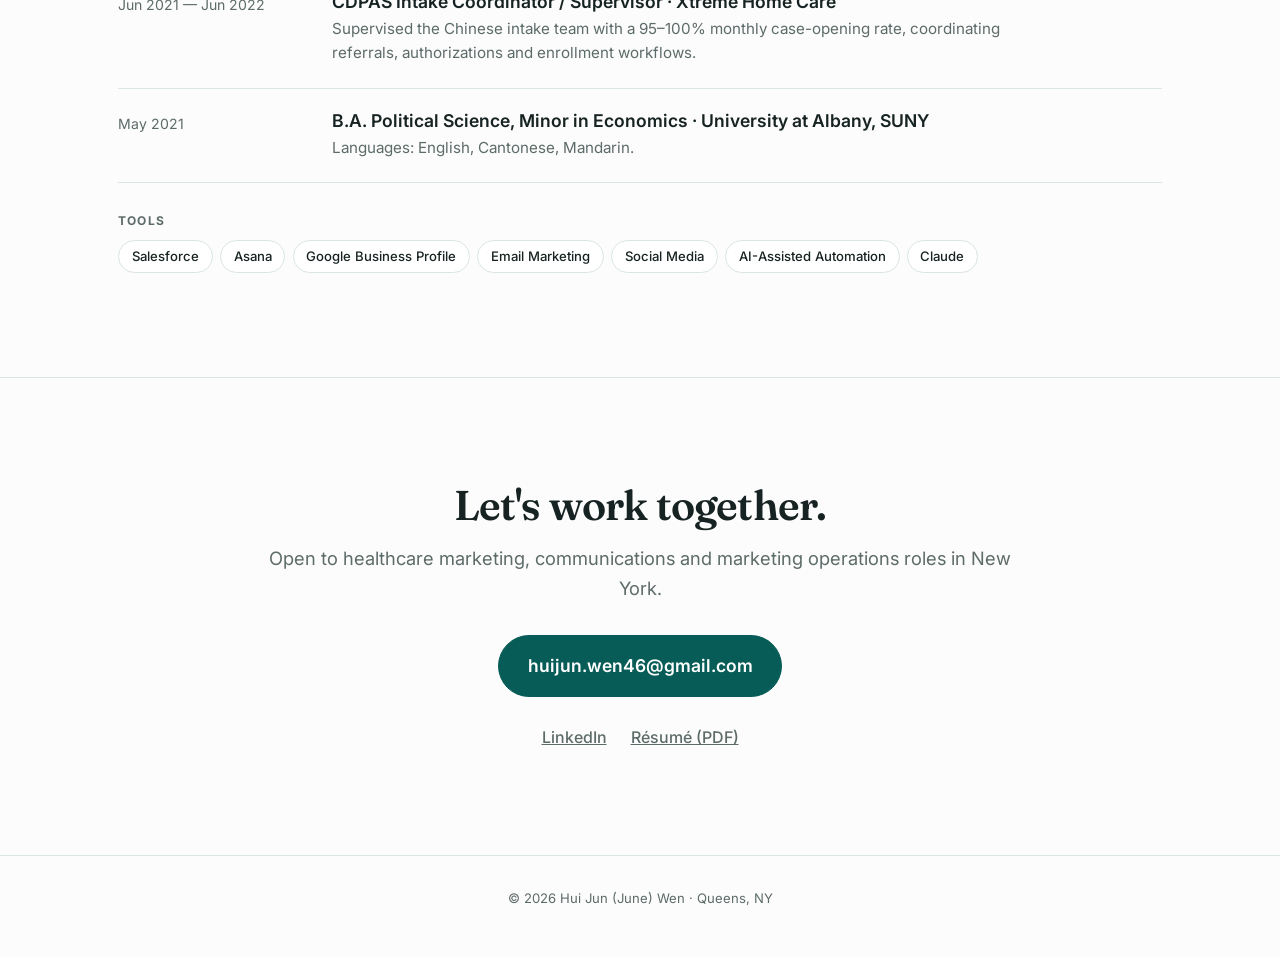
==== commit 1f6a34c2: "feat: add switchable before/after comparison to Case 02 Replaces the two missing rebrand images, whi" ====
--- a/index.html
+++ b/index.html
@@ -153,9 +153,36 @@
               <div><strong>55%</strong><span>patient retention rate</span></div>
             </div>
           </div>
-          <div class="beforeafter">
-            <figure><img data-slot="Before: old signage" src="assets/rebrand_before.jpg" alt="Location before rebrand"><figcaption>Before</figcaption></figure>
-            <figure><img data-slot="After: Rendr signage" src="assets/rebrand_after.jpg" alt="Location after rebrand"><figcaption>After</figcaption></figure>
+          <div class="beforeafter" data-ba>
+            <div class="ba-head">
+              <button type="button" class="ba-nav ba-prev" aria-label="Previous location">◀</button>
+              <span class="ba-label" data-ba-label>2251 86th St</span>
+              <button type="button" class="ba-nav ba-next" aria-label="Next location">▶</button>
+            </div>
+            <div class="ba-pairs">
+            <div class="ba-pair active" data-ba-pair data-label="2251 86th St">
+              <figure><img src="assets/rebrand/2251-86th-st-before.jpg" alt="Signage at 2251 86th St before the Rendr rebrand" data-slot="Before: 2251 86th St" loading="lazy"><figcaption>Before</figcaption></figure>
+              <figure><img src="assets/rebrand/2251-86th-st-after.jpg" alt="Rendr signage at 2251 86th St after the rebrand" data-slot="After: 2251 86th St" loading="lazy"><figcaption>After</figcaption></figure>
+            </div>
+            <div class="ba-pair" data-ba-pair data-label="94 Bowery">
+              <figure><img src="assets/rebrand/94-bowery-before.jpg" alt="Signage at 94 Bowery before the Rendr rebrand" data-slot="Before: 94 Bowery" loading="lazy"><figcaption>Before</figcaption></figure>
+              <figure><img src="assets/rebrand/94-bowery-after.jpg" alt="Rendr signage at 94 Bowery after the rebrand" data-slot="After: 94 Bowery" loading="lazy"><figcaption>After</figcaption></figure>
+            </div>
+            <div class="ba-pair" data-ba-pair data-label="1865 86th St">
+              <figure><img src="assets/rebrand/1865-86th-st-before.jpg" alt="Signage at 1865 86th St before the Rendr rebrand" data-slot="Before: 1865 86th St" loading="lazy"><figcaption>Before</figcaption></figure>
+              <figure><img src="assets/rebrand/1865-86th-st-after.jpg" alt="Rendr signage at 1865 86th St after the rebrand" data-slot="After: 1865 86th St" loading="lazy"><figcaption>After</figcaption></figure>
+            </div>
+            <div class="ba-pair" data-ba-pair data-label="86 Bowery St 7th FL">
+              <figure><img src="assets/rebrand/86-bowery-st-7th-fl-before.jpg" alt="Signage at 86 Bowery St 7th FL before the Rendr rebrand" data-slot="Before: 86 Bowery St 7th FL" loading="lazy"><figcaption>Before</figcaption></figure>
+              <figure><img src="assets/rebrand/86-bowery-st-7th-fl-after.jpg" alt="Rendr signage at 86 Bowery St 7th FL after the rebrand" data-slot="After: 86 Bowery St 7th FL" loading="lazy"><figcaption>After</figcaption></figure>
+            </div>
+            <div class="ba-pair" data-ba-pair data-label="729 61st ST">
+              <figure><img src="assets/rebrand/729-61st-st-before.jpg" alt="Signage at 729 61st ST before the Rendr rebrand" data-slot="Before: 729 61st ST" loading="lazy"><figcaption>Before</figcaption></figure>
+              <figure><img src="assets/rebrand/729-61st-st-after.jpg" alt="Rendr signage at 729 61st ST after the rebrand" data-slot="After: 729 61st ST" loading="lazy"><figcaption>After</figcaption></figure>
+            </div>
+            </div>
+            <div class="ba-dots" data-ba-dots aria-hidden="true"></div>
+            <p class="ba-note">5 of 32 matched locations across the rollout</p>
           </div>
         </div>
       </div>
--- a/style.css
+++ b/style.css
@@ -103,7 +103,7 @@
 .about { display: grid; grid-template-columns: 300px 1fr; gap: clamp(2rem, 5vw, 4rem); align-items: start; }
 .about p { color: var(--muted); margin-bottom: 1rem; max-width: 62ch; }
 .portrait { aspect-ratio: 4 / 5; border-radius: var(--radius); overflow: hidden; }
-.portrait img, .portrait .slot { width: 100%; height: 100%; object-fit: cover; }
+.portrait img, .portrait .slot { width: 100%; height: 100%; object-fit: cover; object-position: 55% 30%; }
 
 .pills { list-style: none; display: flex; flex-wrap: wrap; gap: .45rem; margin-top: .5rem; }
 .pills li { font-size: .82rem; padding: .3rem .8rem; border-radius: 999px; background: var(--accent-soft); color: var(--accent); font-weight: 500; }
@@ -153,7 +153,7 @@
 
 .split { display: grid; grid-template-columns: 1.1fr 1fr; gap: clamp(2rem, 5vw, 3.5rem); align-items: start; }
 .split p { color: var(--muted); max-width: 60ch; }
-.beforeafter { display: grid; grid-template-columns: 1fr 1fr; gap: .75rem; }
+.beforeafter { display: block; }
 .beforeafter figure { margin: 0; }
 .beforeafter img, .beforeafter .slot { width: 100%; aspect-ratio: 3 / 4; object-fit: cover; border-radius: 14px; }
 .beforeafter figcaption { font-weight: 600; }
@@ -207,3 +207,25 @@
   .phones img, .phones .slot { border-radius: 14px; }
   .timeline li { grid-template-columns: 1fr; gap: .25rem; }
 }
+
+/* Before/after comparison (Case 02) */
+.ba-head { display: flex; align-items: center; justify-content: space-between; gap: .5rem; margin-bottom: .6rem; }
+.ba-label { font-weight: 600; font-size: .95rem; }
+.ba-nav { background: var(--accent-soft); color: var(--accent); border: 1px solid var(--line); border-radius: 999px; width: 2rem; height: 2rem; cursor: pointer; line-height: 1; }
+.ba-nav:hover { background: var(--accent); color: var(--accent-text); }
+.ba-nav:focus-visible { outline: 2px solid var(--accent); outline-offset: 2px; }
+.ba-pair { display: none; grid-template-columns: 1fr 1fr; gap: .75rem; }
+.ba-pair:first-child { display: grid; }
+.ba-pairs[data-ba-ready] .ba-pair { display: none; }
+.ba-pairs[data-ba-ready] .ba-pair.active { display: grid; }
+.ba-pair figure { margin: 0; }
+.ba-pair img, .ba-pair .slot { width: 100%; aspect-ratio: 3 / 4; object-fit: cover; border-radius: 14px; }
+.ba-pair figcaption { font-weight: 600; margin-top: .35rem; }
+.ba-dots { display: flex; gap: .4rem; justify-content: center; margin-top: .7rem; }
+.ba-dot { width: .5rem; height: .5rem; border-radius: 999px; border: 0; padding: 0; background: var(--line); cursor: pointer; }
+.ba-dot[aria-current="true"] { background: var(--accent); }
+.ba-note { color: var(--muted); font-size: .85rem; text-align: center; margin-top: .5rem; }
+@media (max-width: 720px) {
+  .ba-pair, .ba-pairs[data-ba-ready] .ba-pair.active { grid-template-columns: 1fr 1fr; }
+  .ba-pair img, .ba-pair .slot { aspect-ratio: 1 / 1; }
+}
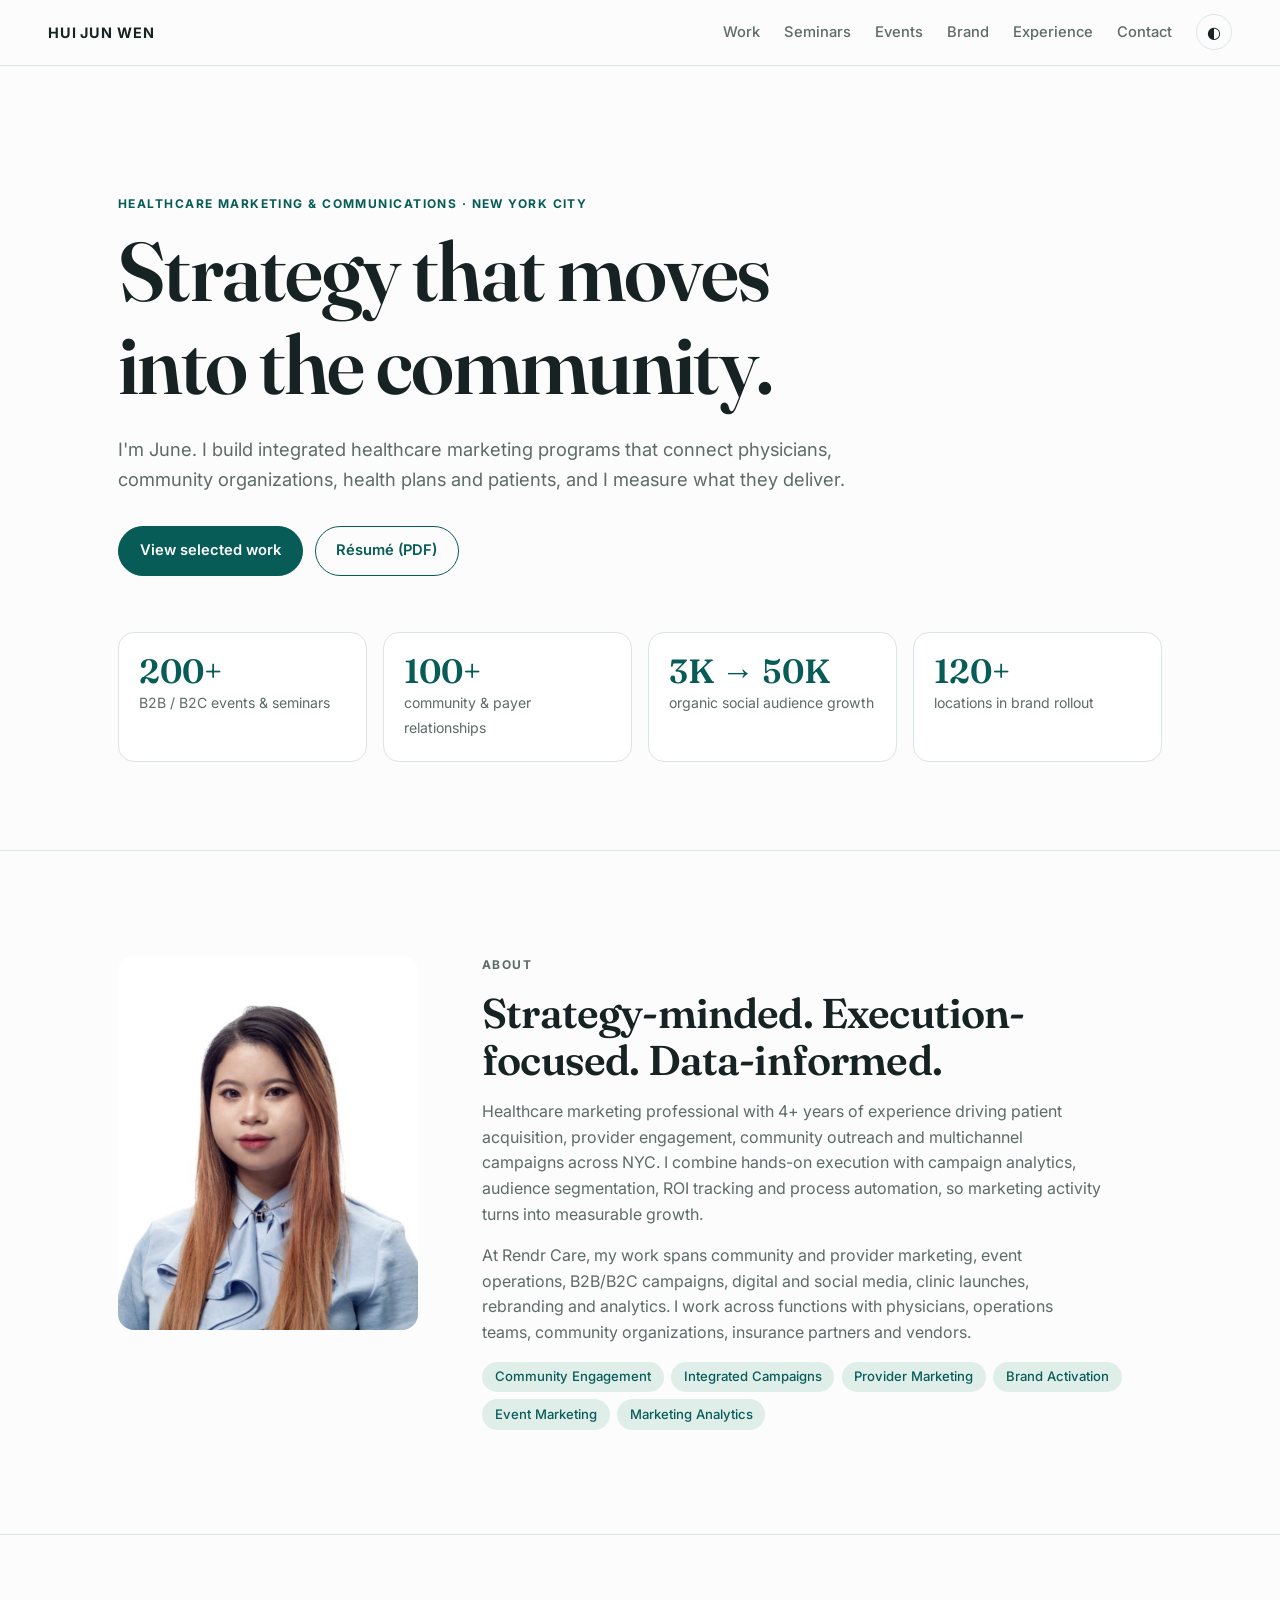
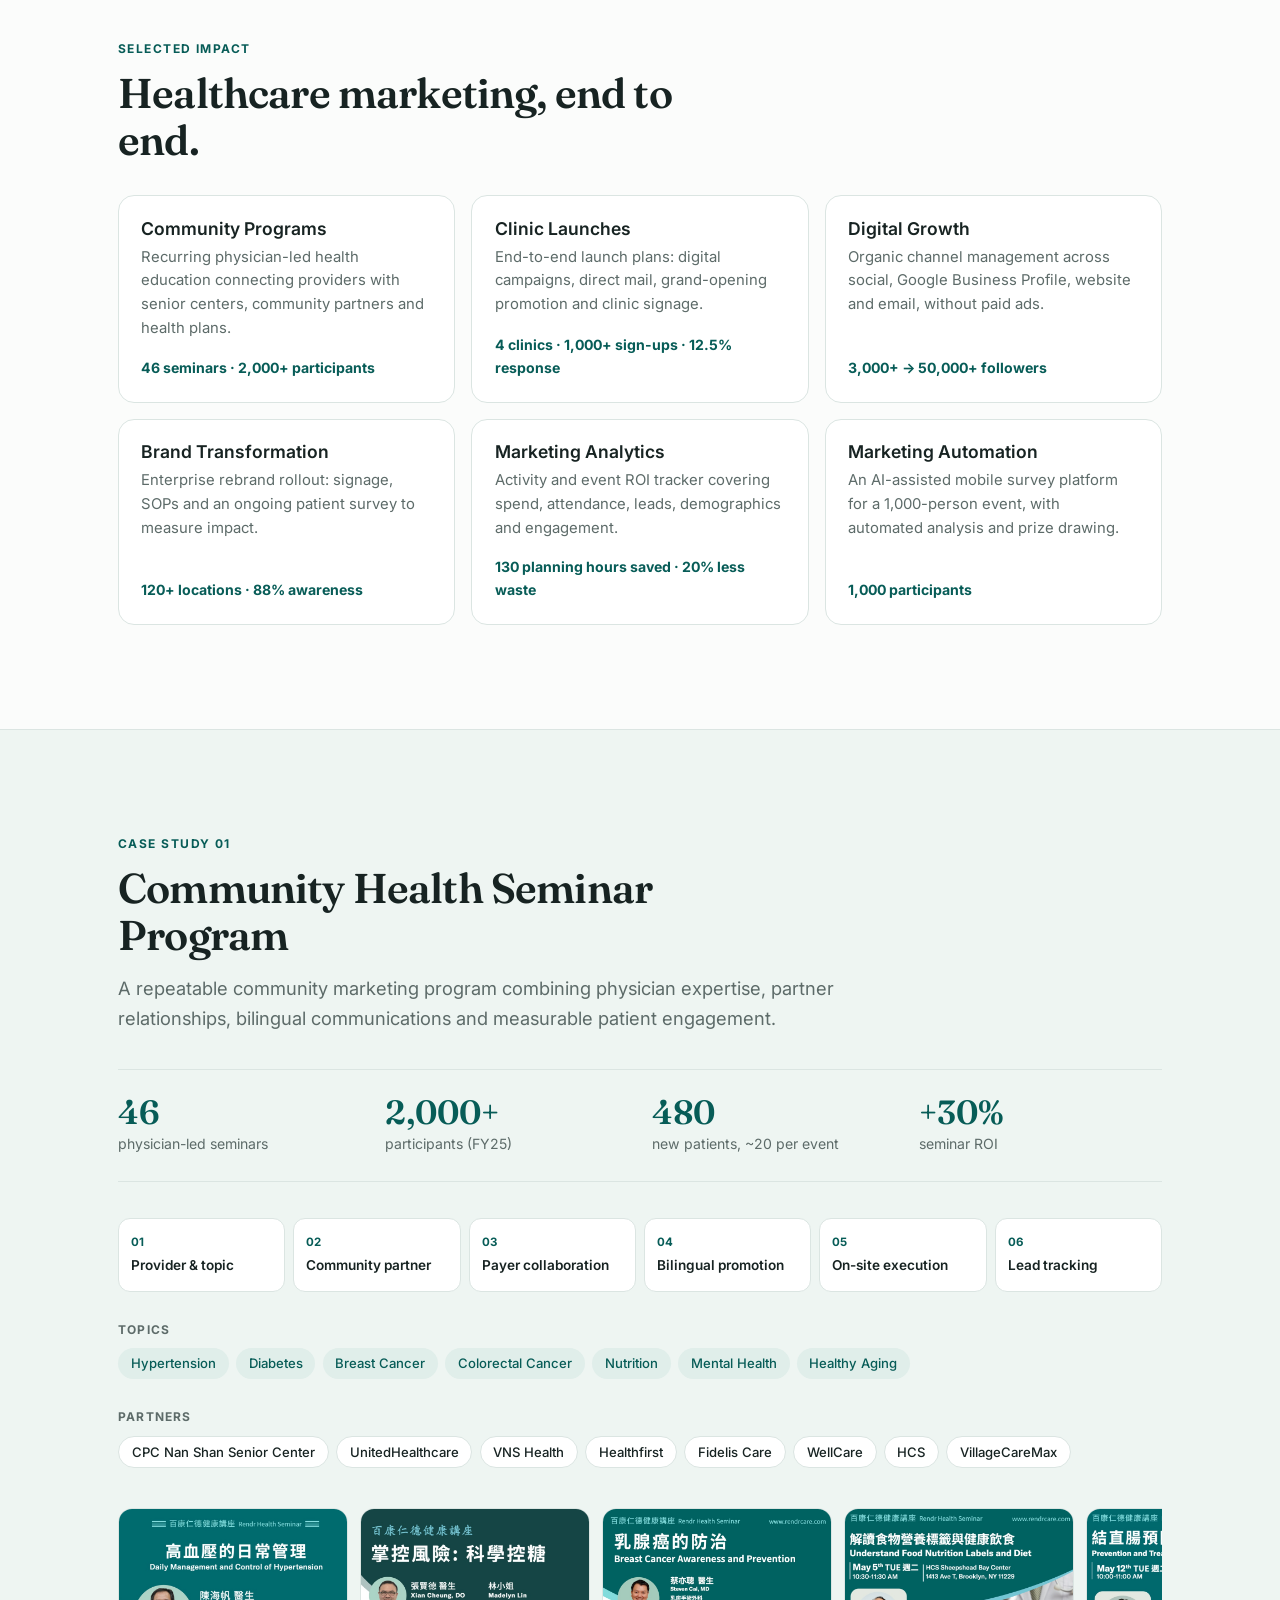
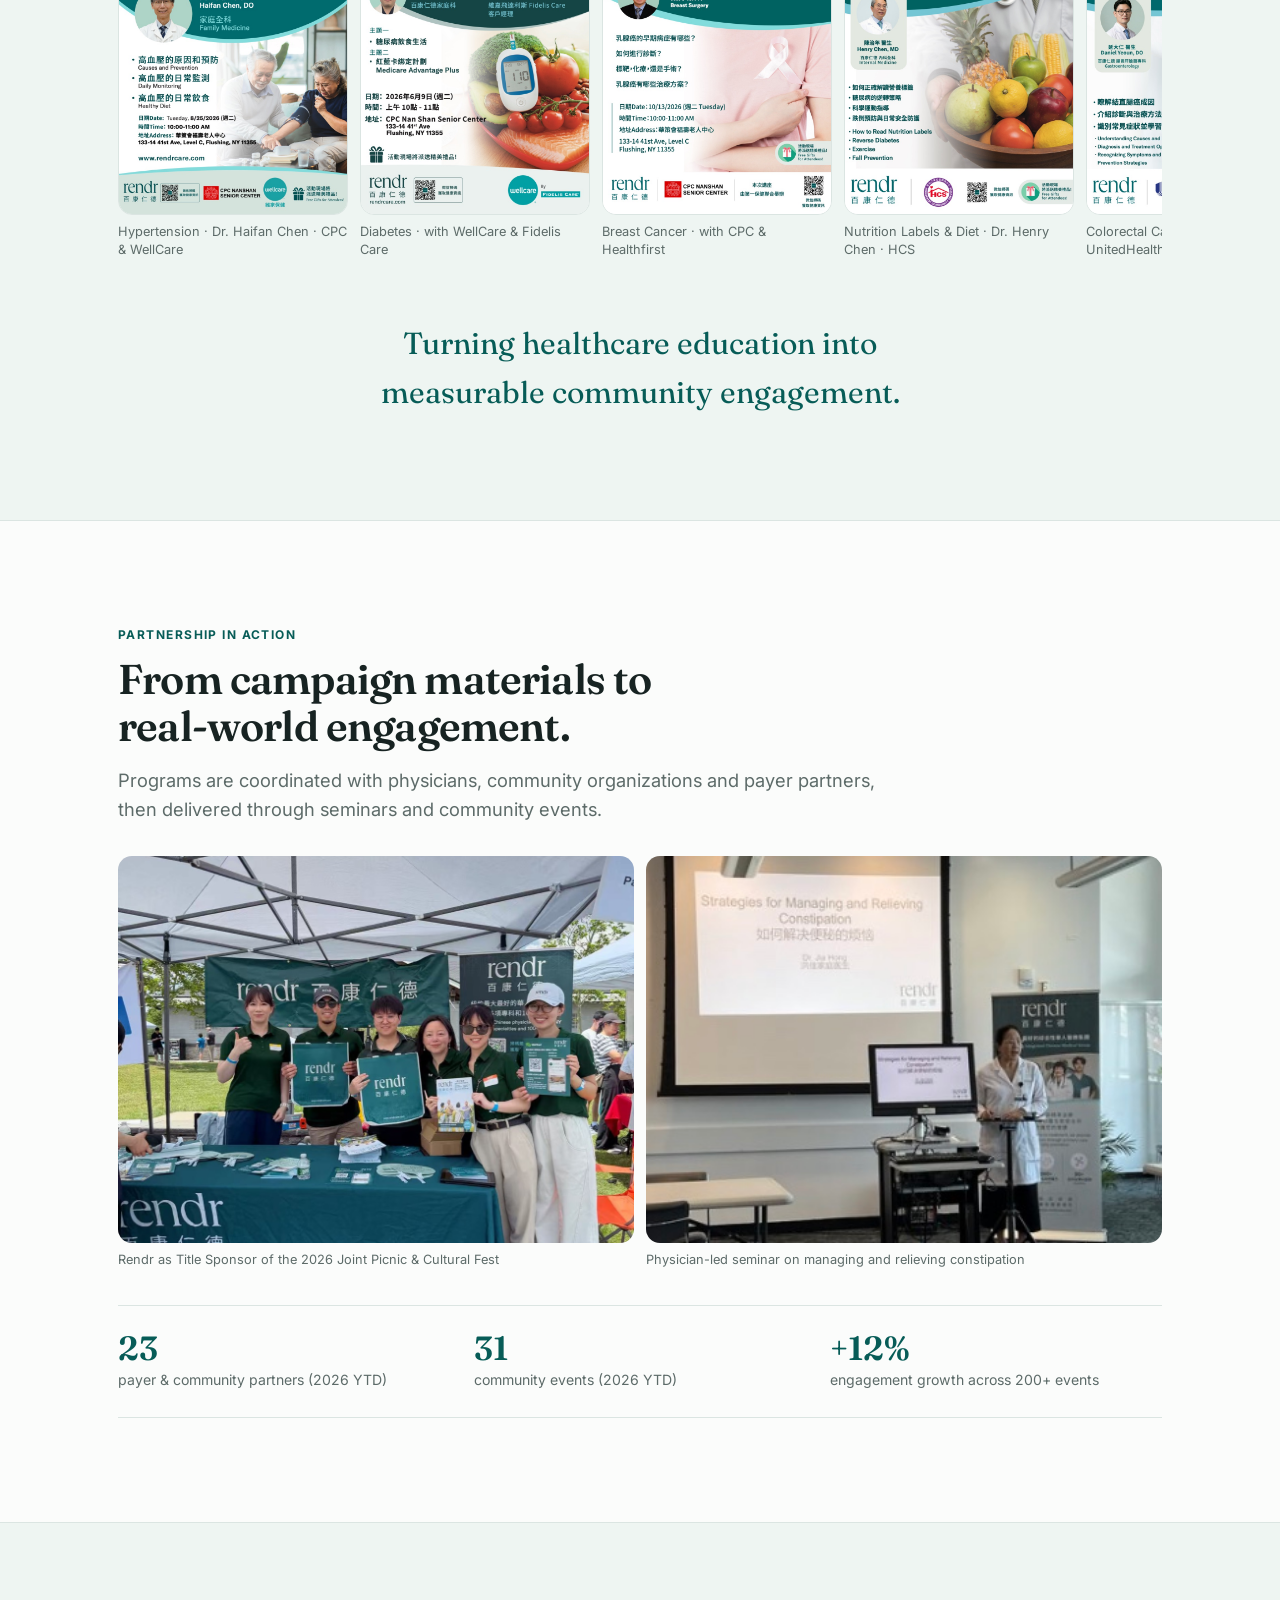
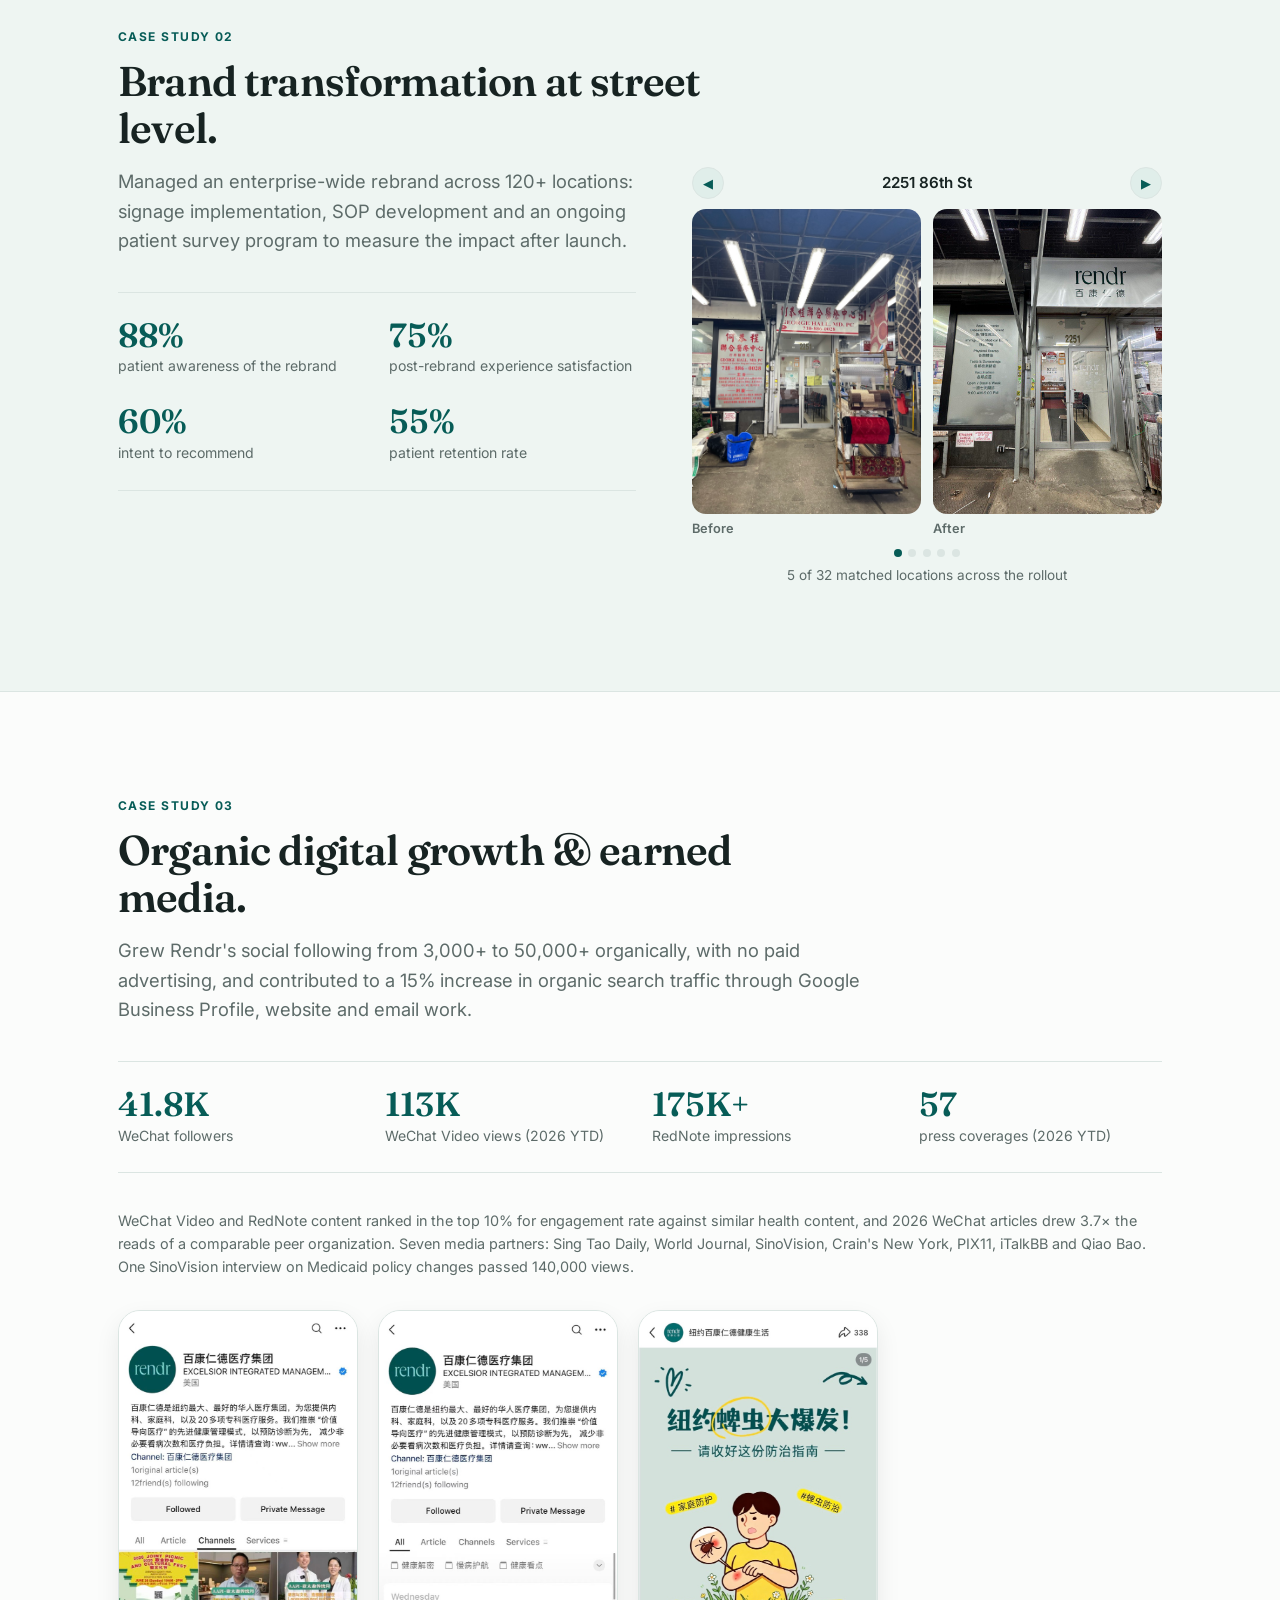
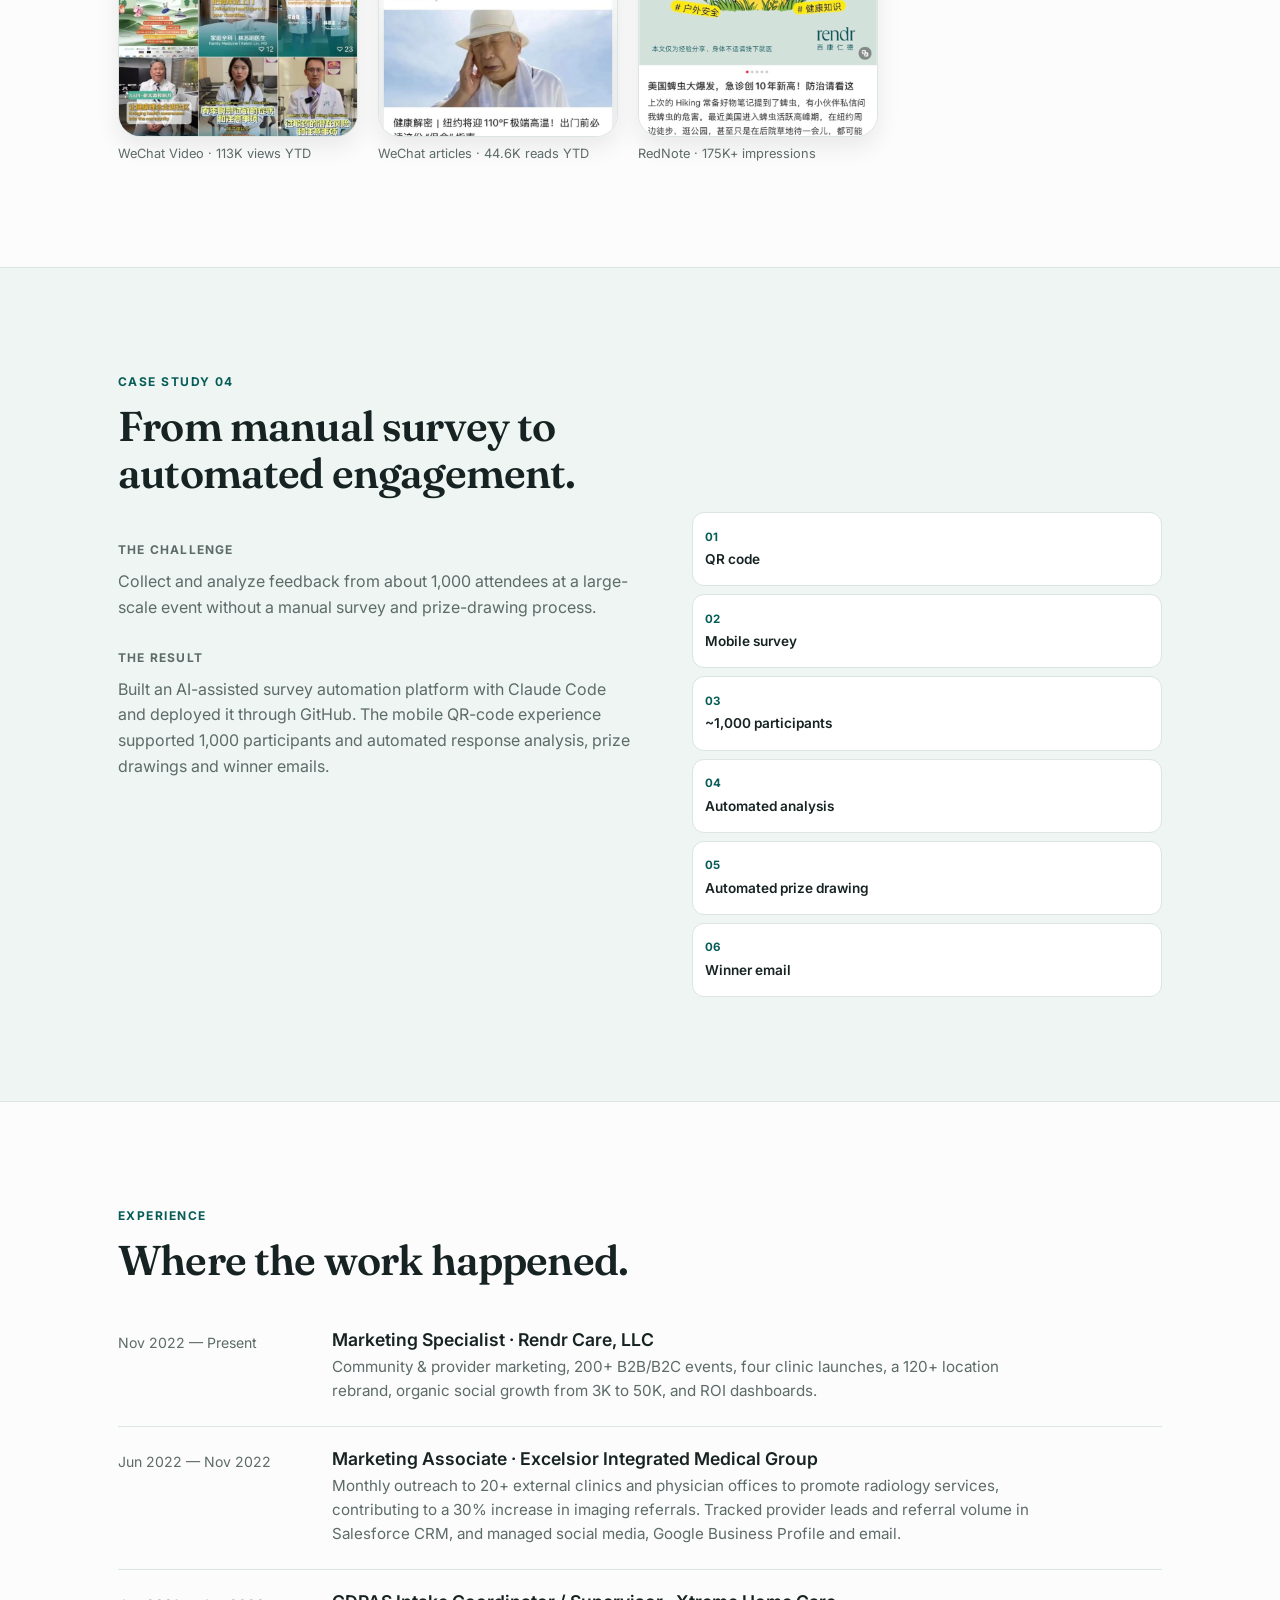
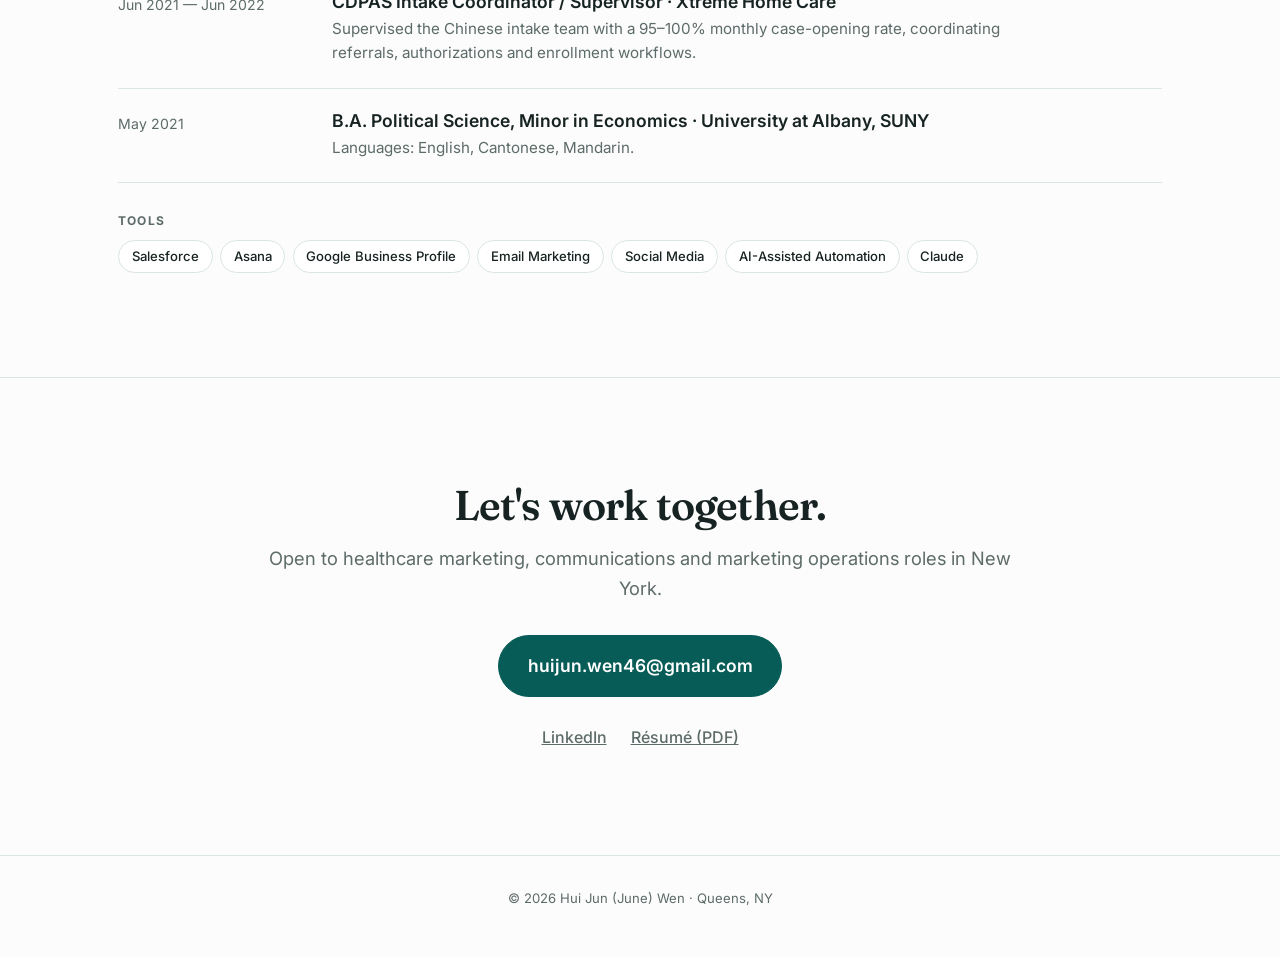
==== commit 98349eea: "feat: add the filterable event gallery page events.html renders entirely from window.GALLERY_DATA, s" ====
--- a/index.html
+++ b/index.html
@@ -17,6 +17,7 @@
     <nav class="nav-links">
       <a href="#work">Work</a>
       <a href="#seminars">Seminars</a>
+      <a href="events.html">Events</a>
       <a href="#brand">Brand</a>
       <a href="#experience">Experience</a>
       <a href="#contact">Contact</a>
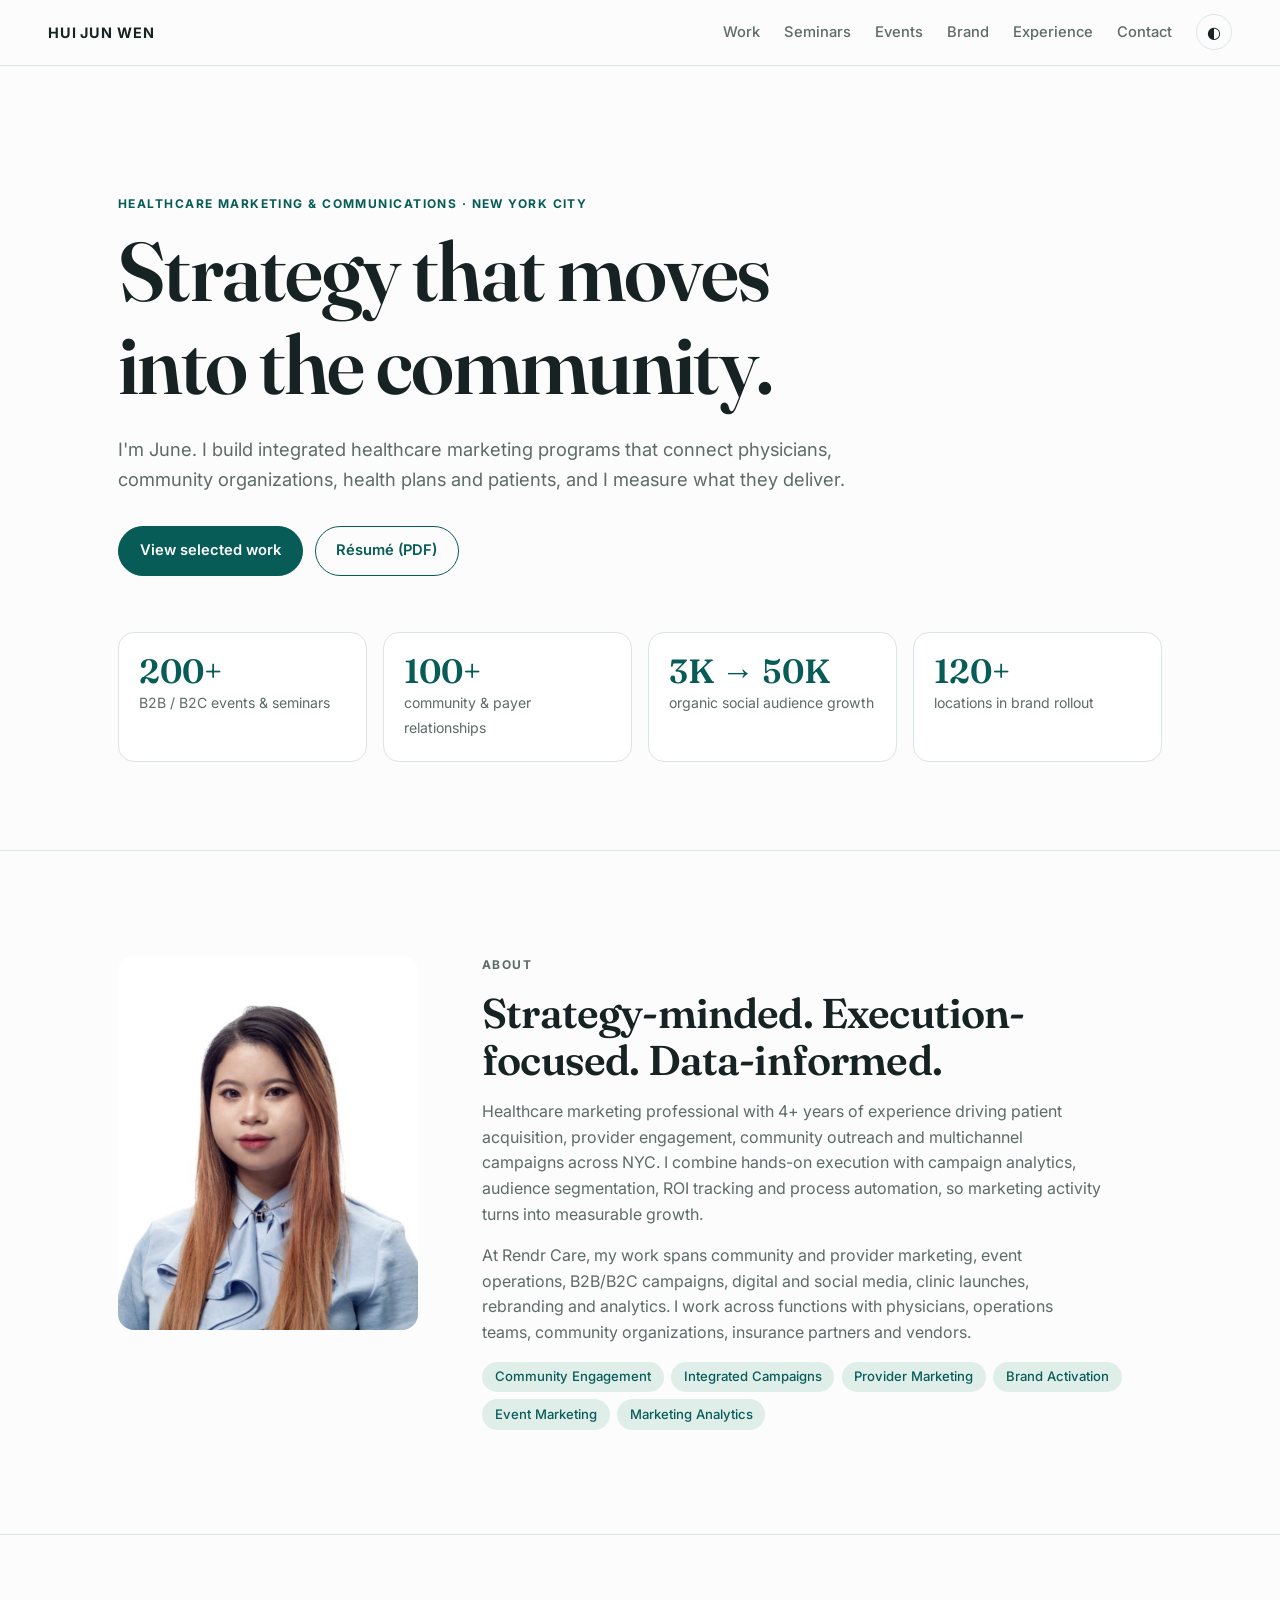
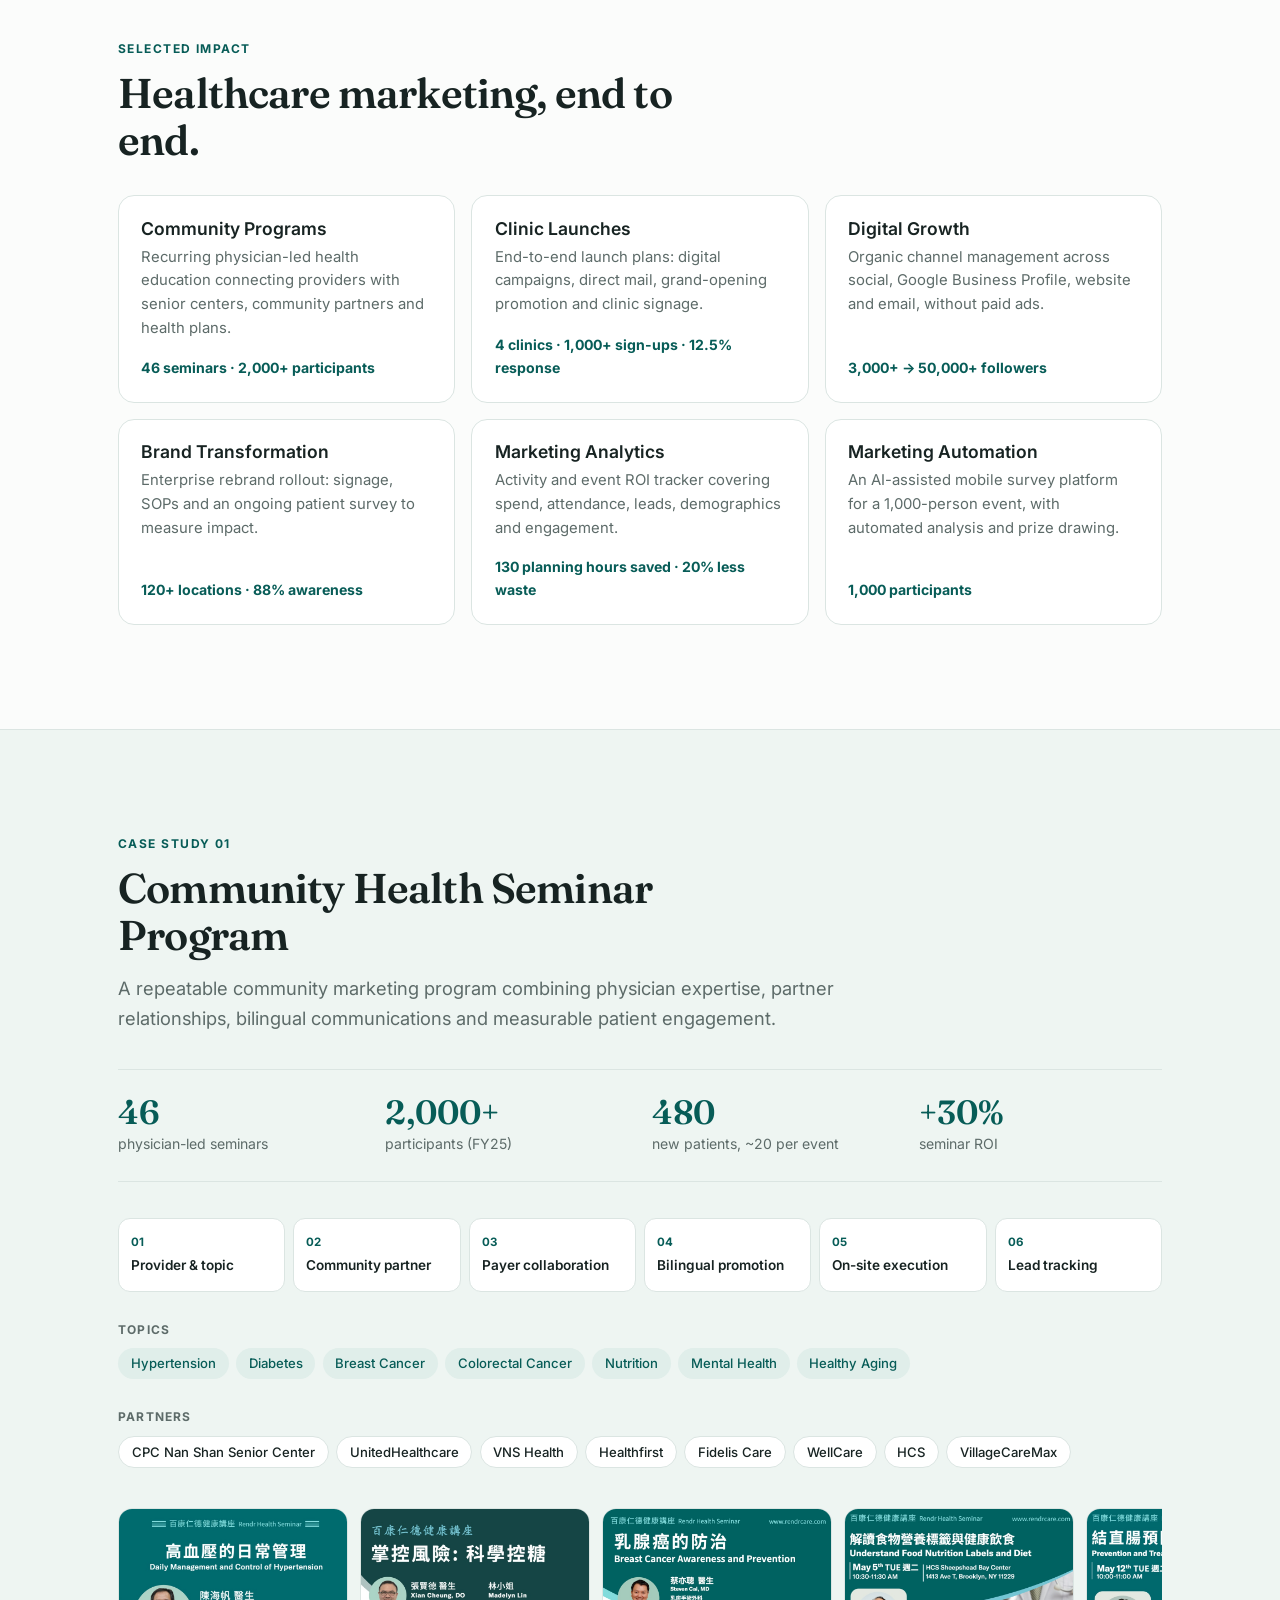
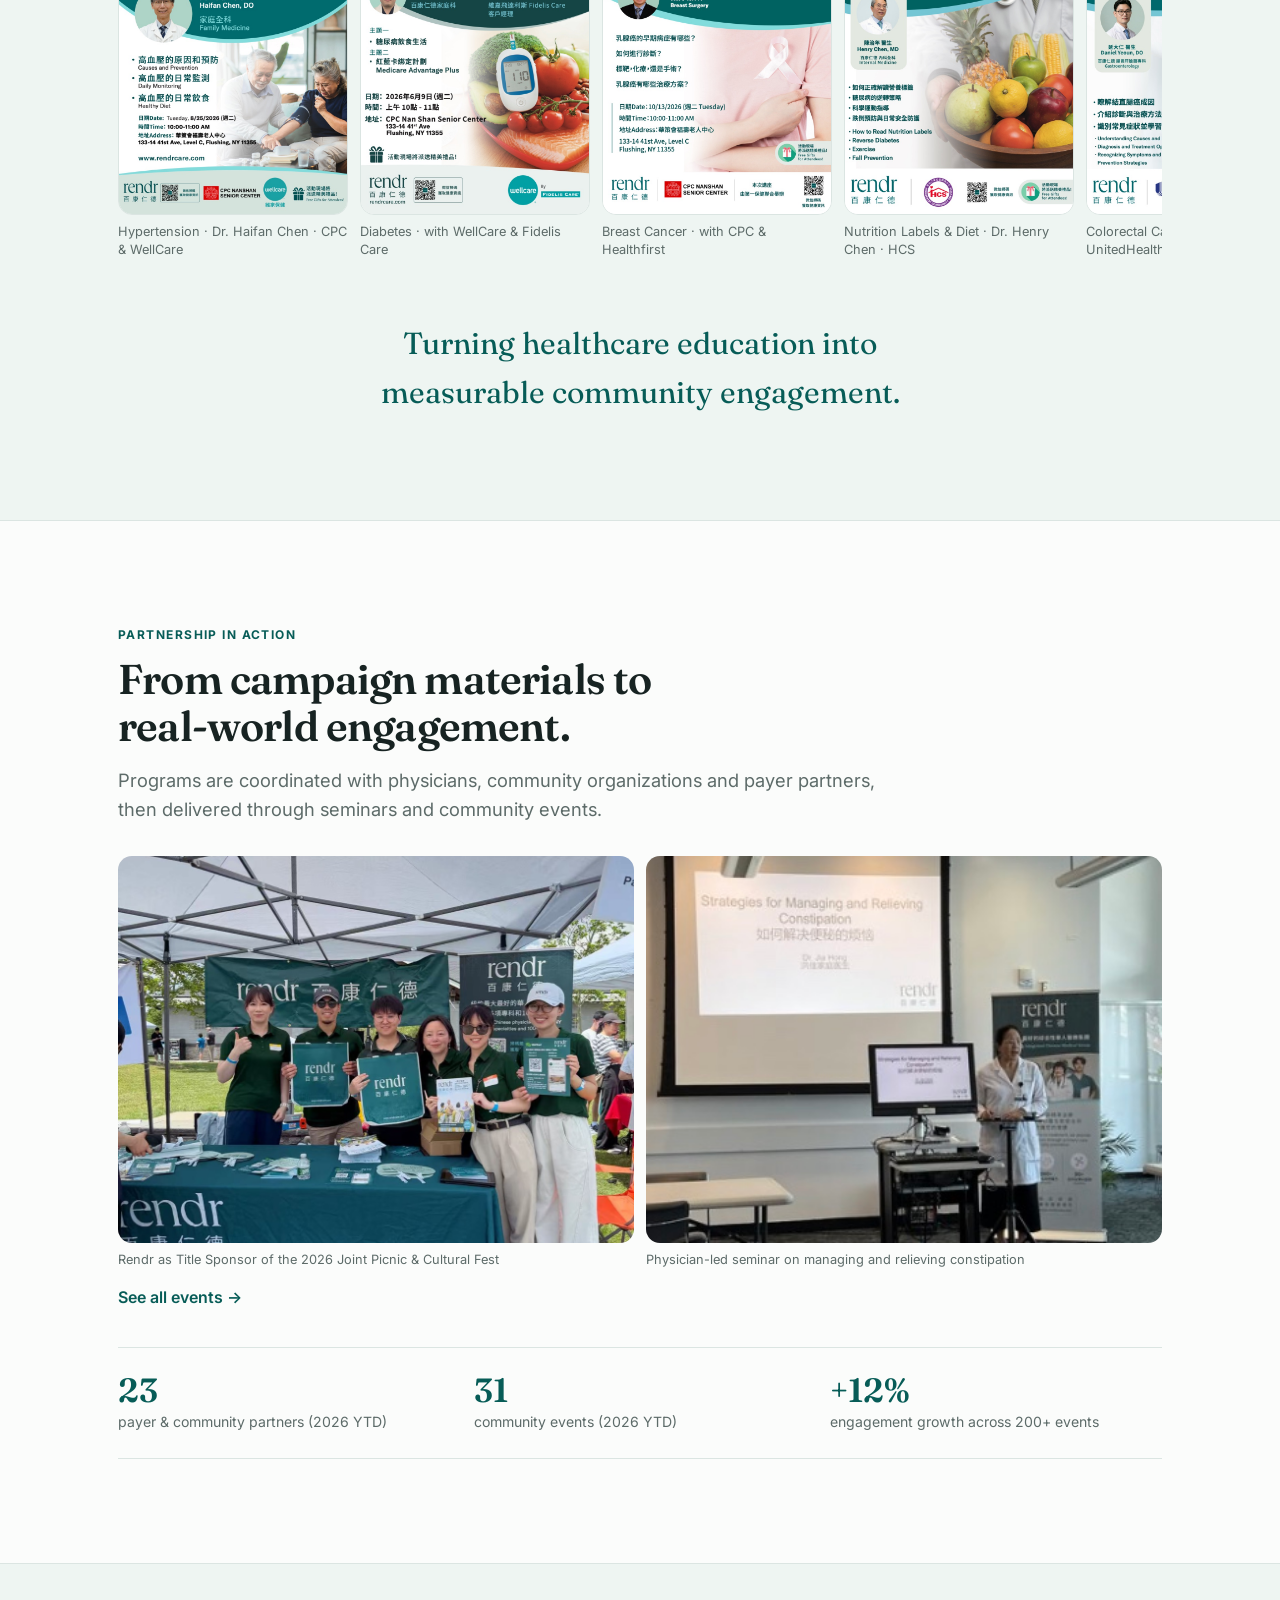
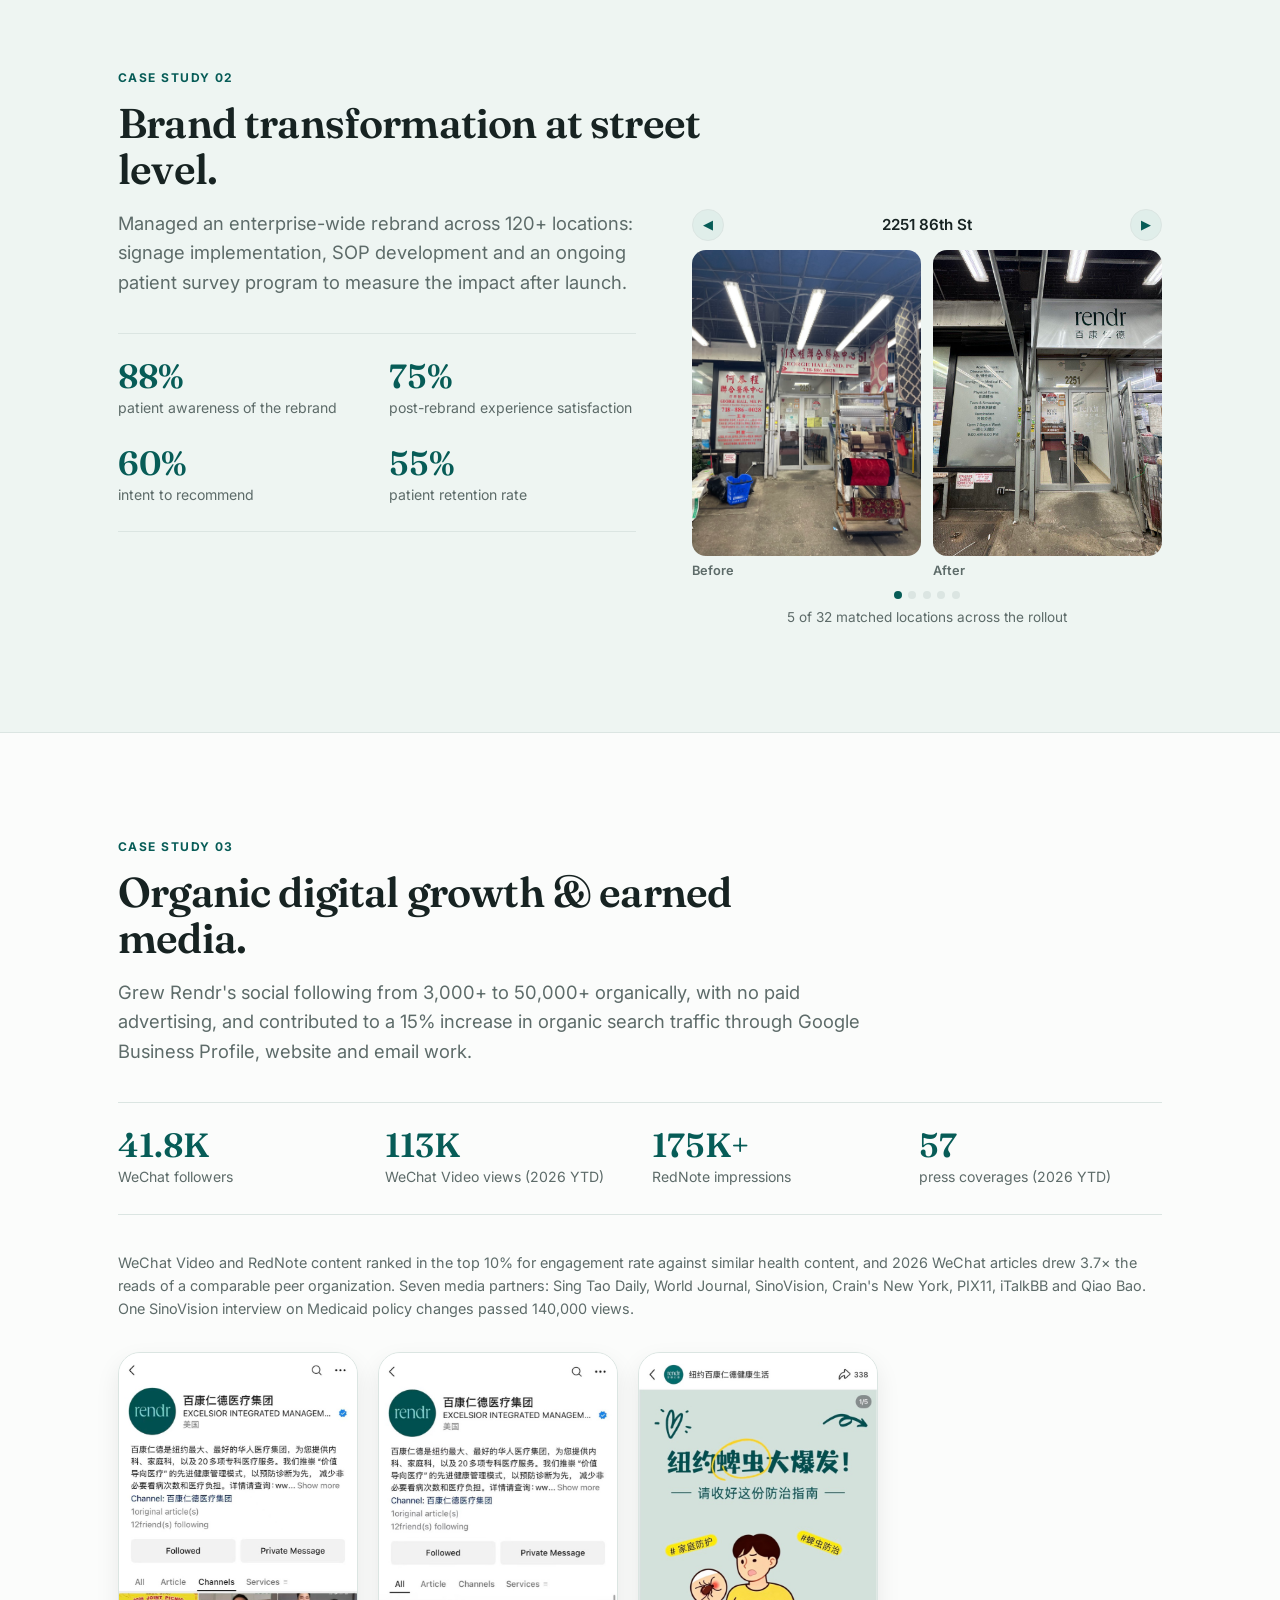
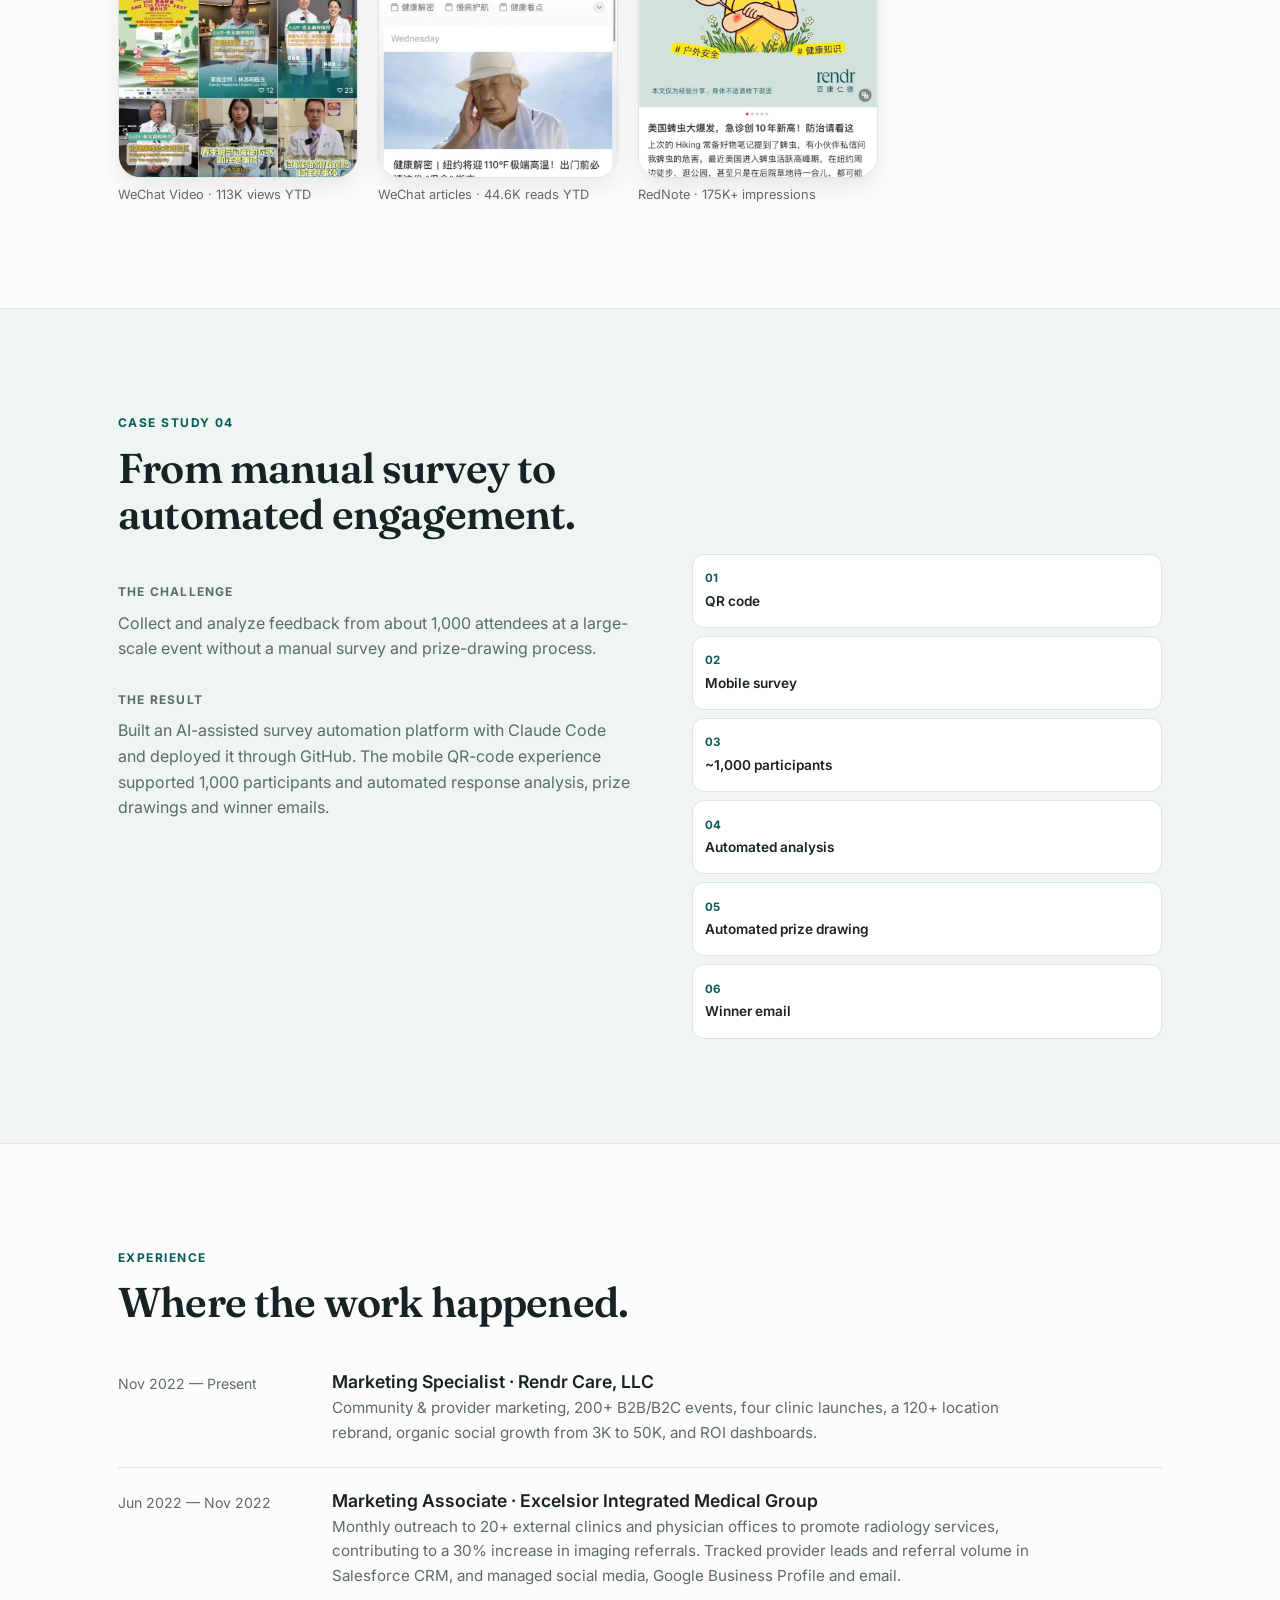
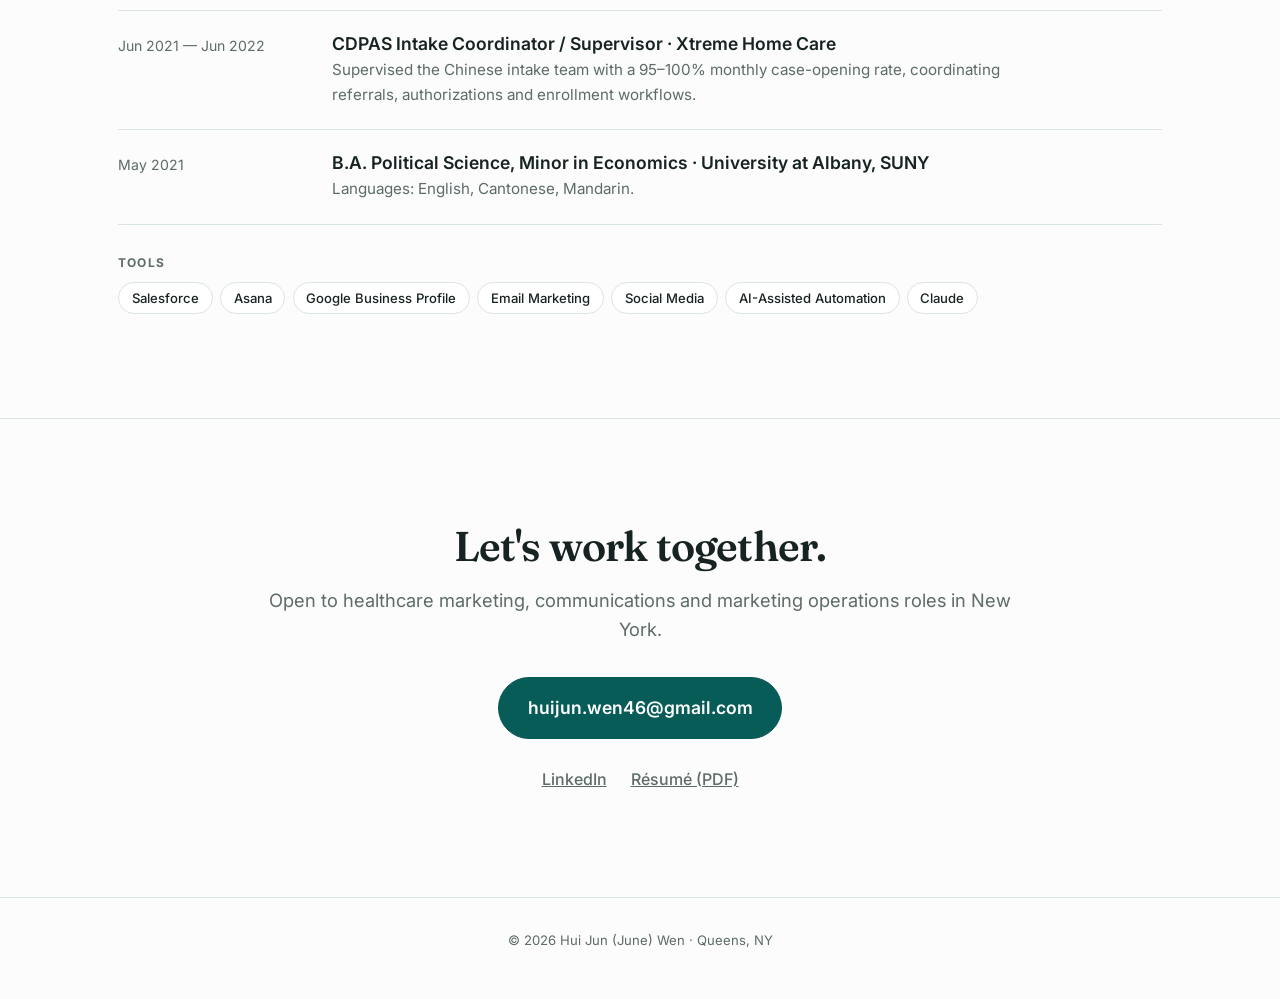
==== commit 1c65cf2a: "feat: add featured event strip and pre-publish verification verify.py checks asset references in bot" ====
--- a/index.html
+++ b/index.html
@@ -127,10 +127,11 @@
         <p class="eyebrow">Partnership in action</p>
         <h2>From campaign materials to real-world engagement.</h2>
         <p class="lead">Programs are coordinated with physicians, community organizations and payer partners, then delivered through seminars and community events.</p>
-        <div class="photos">
+        <div class="photos" data-featured>
           <figure><img data-slot="Event photo: community fest" src="assets/event_1.jpg" alt="Rendr team at a community event booth" loading="lazy"><figcaption>Rendr as Title Sponsor of the 2026 Joint Picnic &amp; Cultural Fest</figcaption></figure>
           <figure><img data-slot="Event photo: health seminar" src="assets/event_2.jpg" alt="Physician presenting at a community health seminar" loading="lazy"><figcaption>Physician-led seminar on managing and relieving constipation</figcaption></figure>
         </div>
+        <p class="more"><a href="events.html">See all events →</a></p>
         <div class="stats compact">
           <div><strong>23</strong><span>payer &amp; community partners (2026 YTD)</span></div>
           <div><strong>31</strong><span>community events (2026 YTD)</span></div>
@@ -289,6 +290,7 @@
 
   <footer class="footer">© <span id="year"></span> Hui Jun (June) Wen · Queens, NY</footer>
 
+  <script src="data/events.js"></script>
   <script src="script.js"></script>
 </body>
 </html>
--- a/style.css
+++ b/style.css
@@ -229,3 +229,11 @@
   .ba-pair, .ba-pairs[data-ba-ready] .ba-pair.active { grid-template-columns: 1fr 1fr; }
   .ba-pair img, .ba-pair .slot { aspect-ratio: 1 / 1; }
 }
+
+/* Featured event strip */
+.featured-grid { grid-template-columns: repeat(4, 1fr); }
+.featured-grid figcaption { font-size: .8rem; color: var(--muted); }
+.more { margin-top: 1rem; }
+.more a { color: var(--accent); font-weight: 600; text-decoration: none; }
+.more a:hover { text-decoration: underline; }
+@media (max-width: 900px) { .featured-grid { grid-template-columns: 1fr 1fr; } }
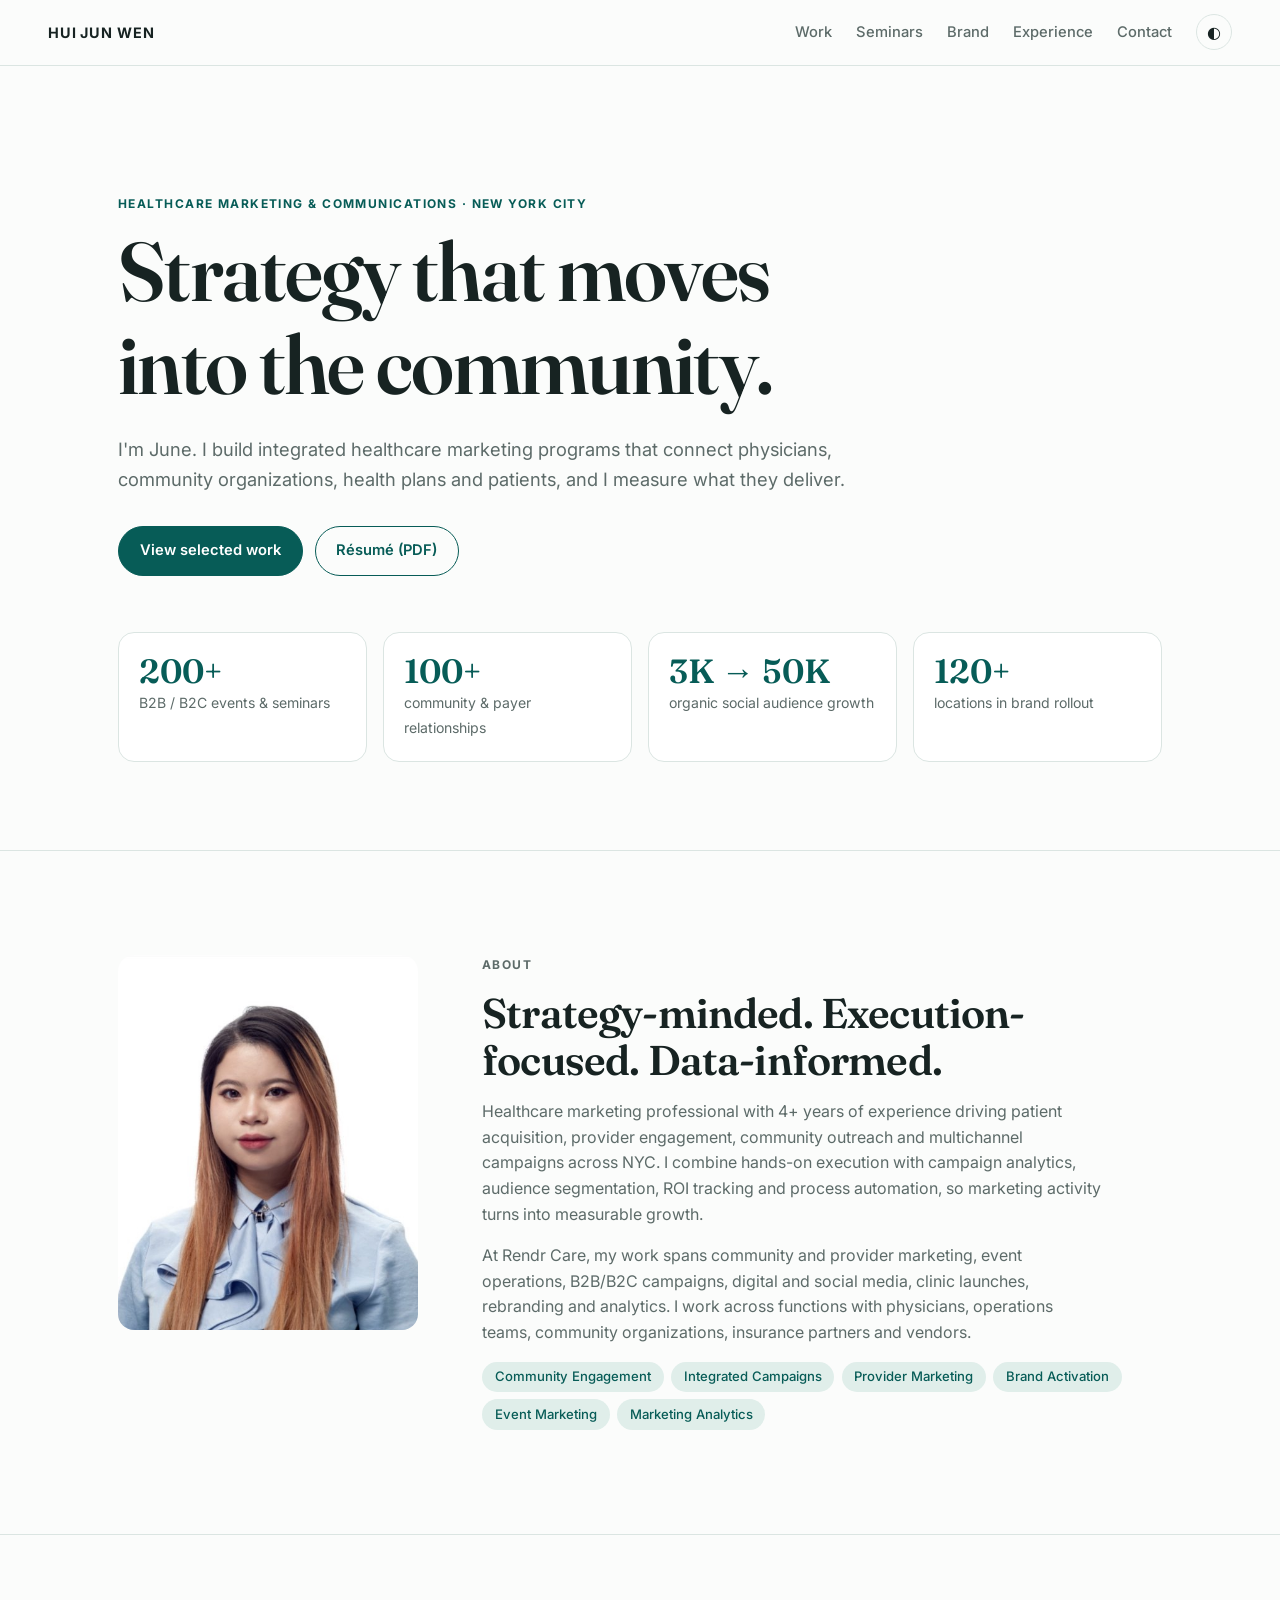
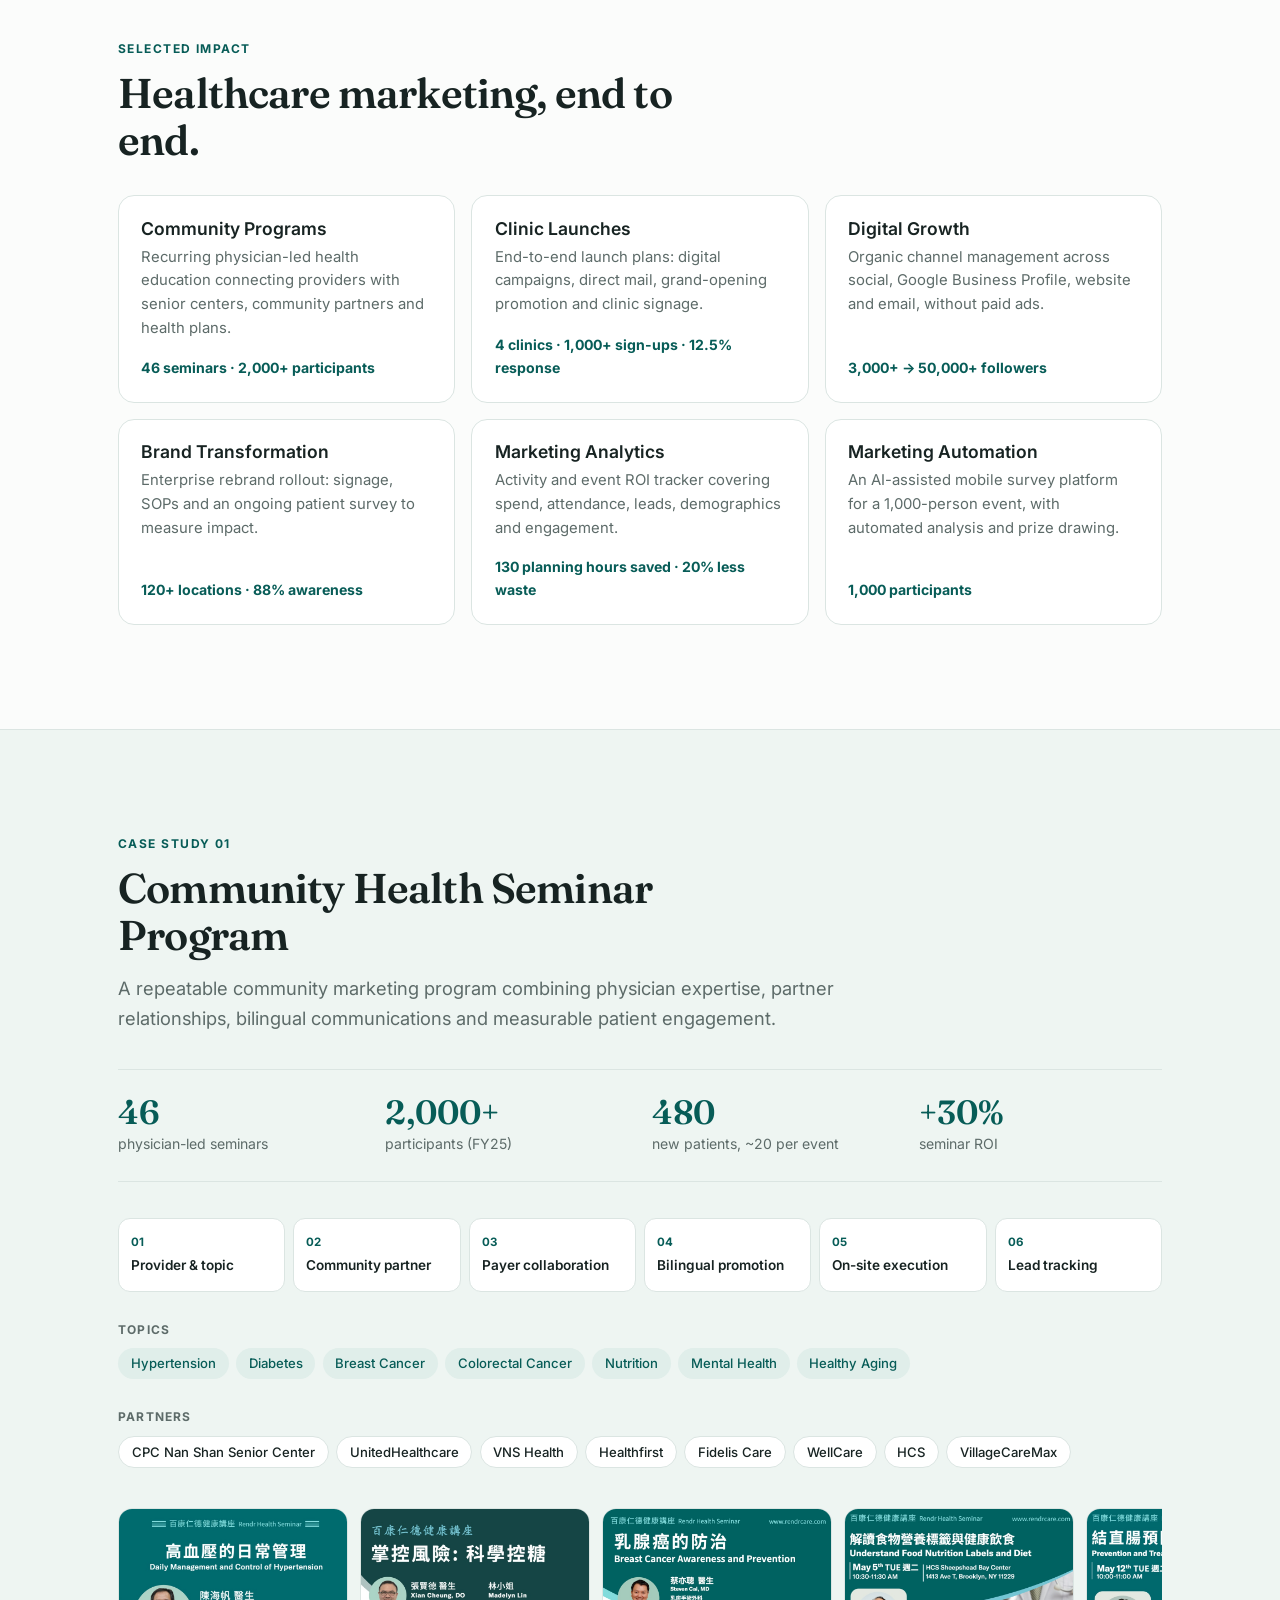
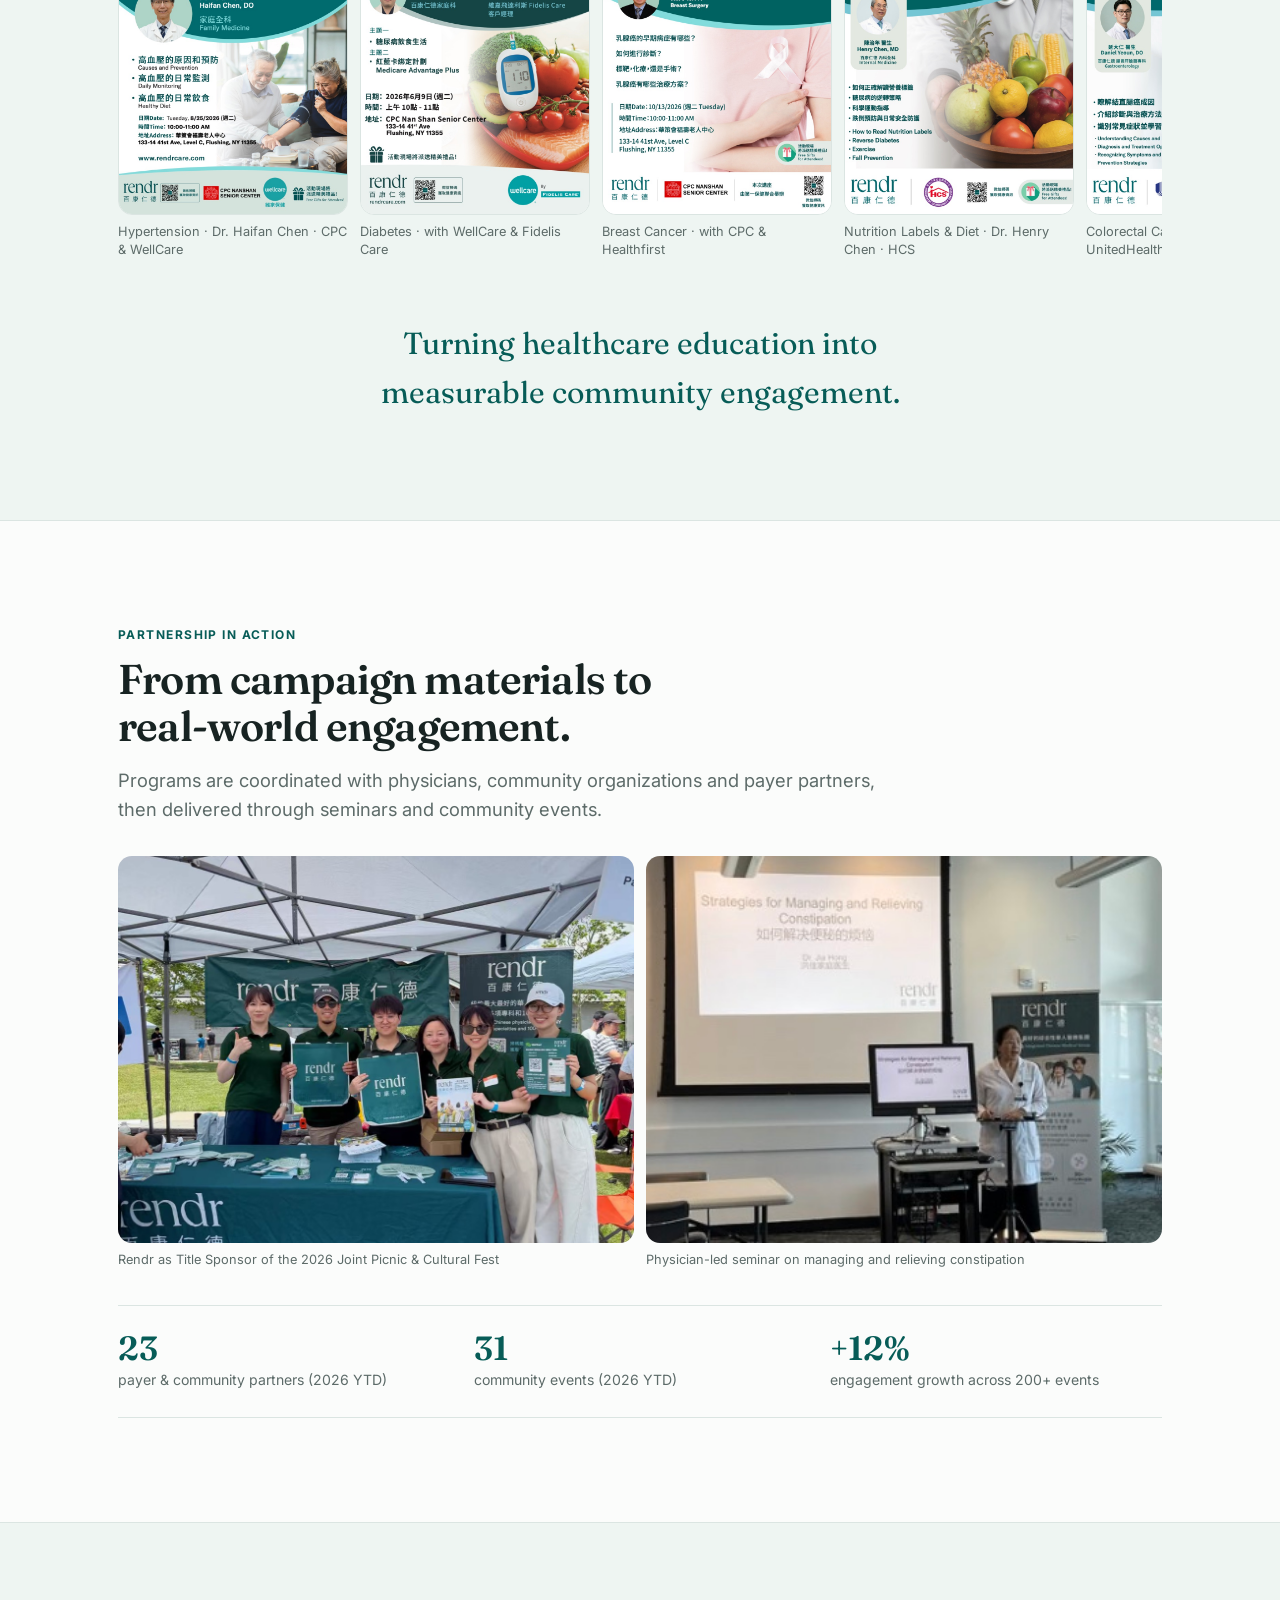
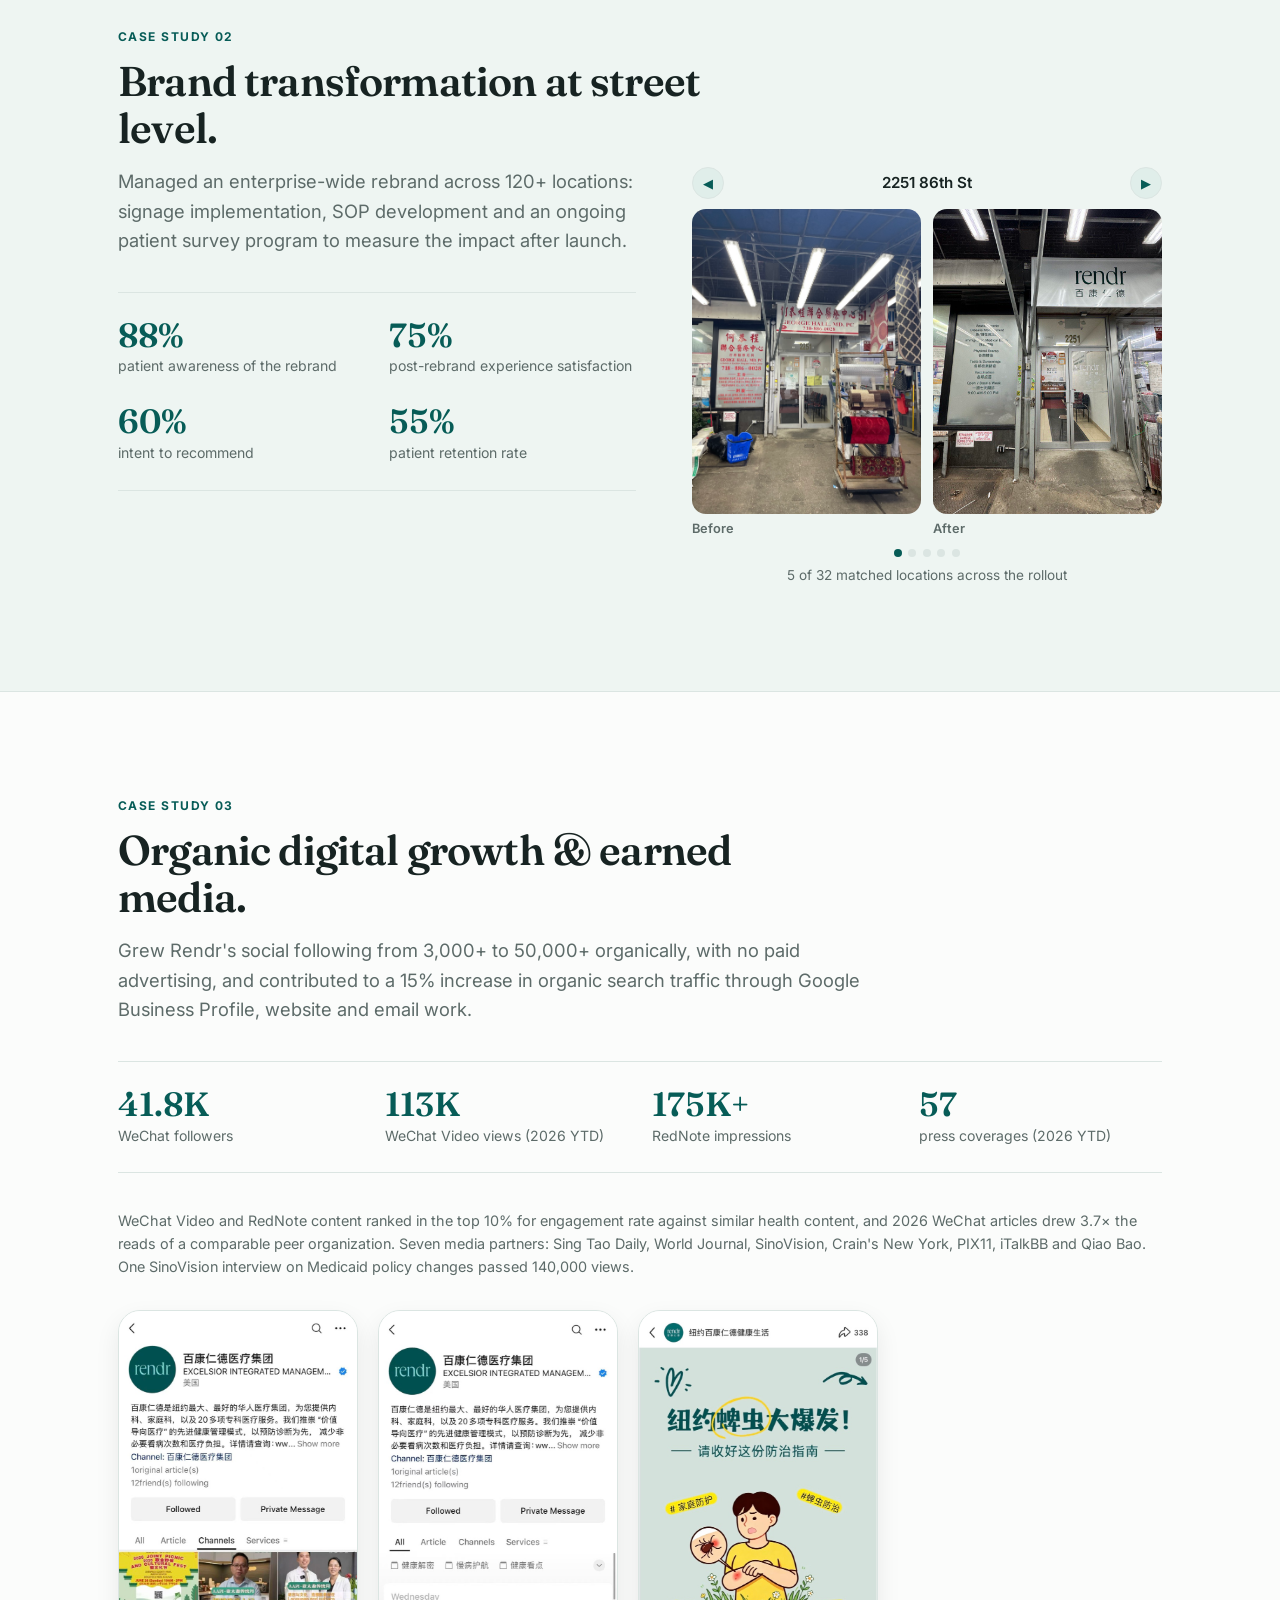
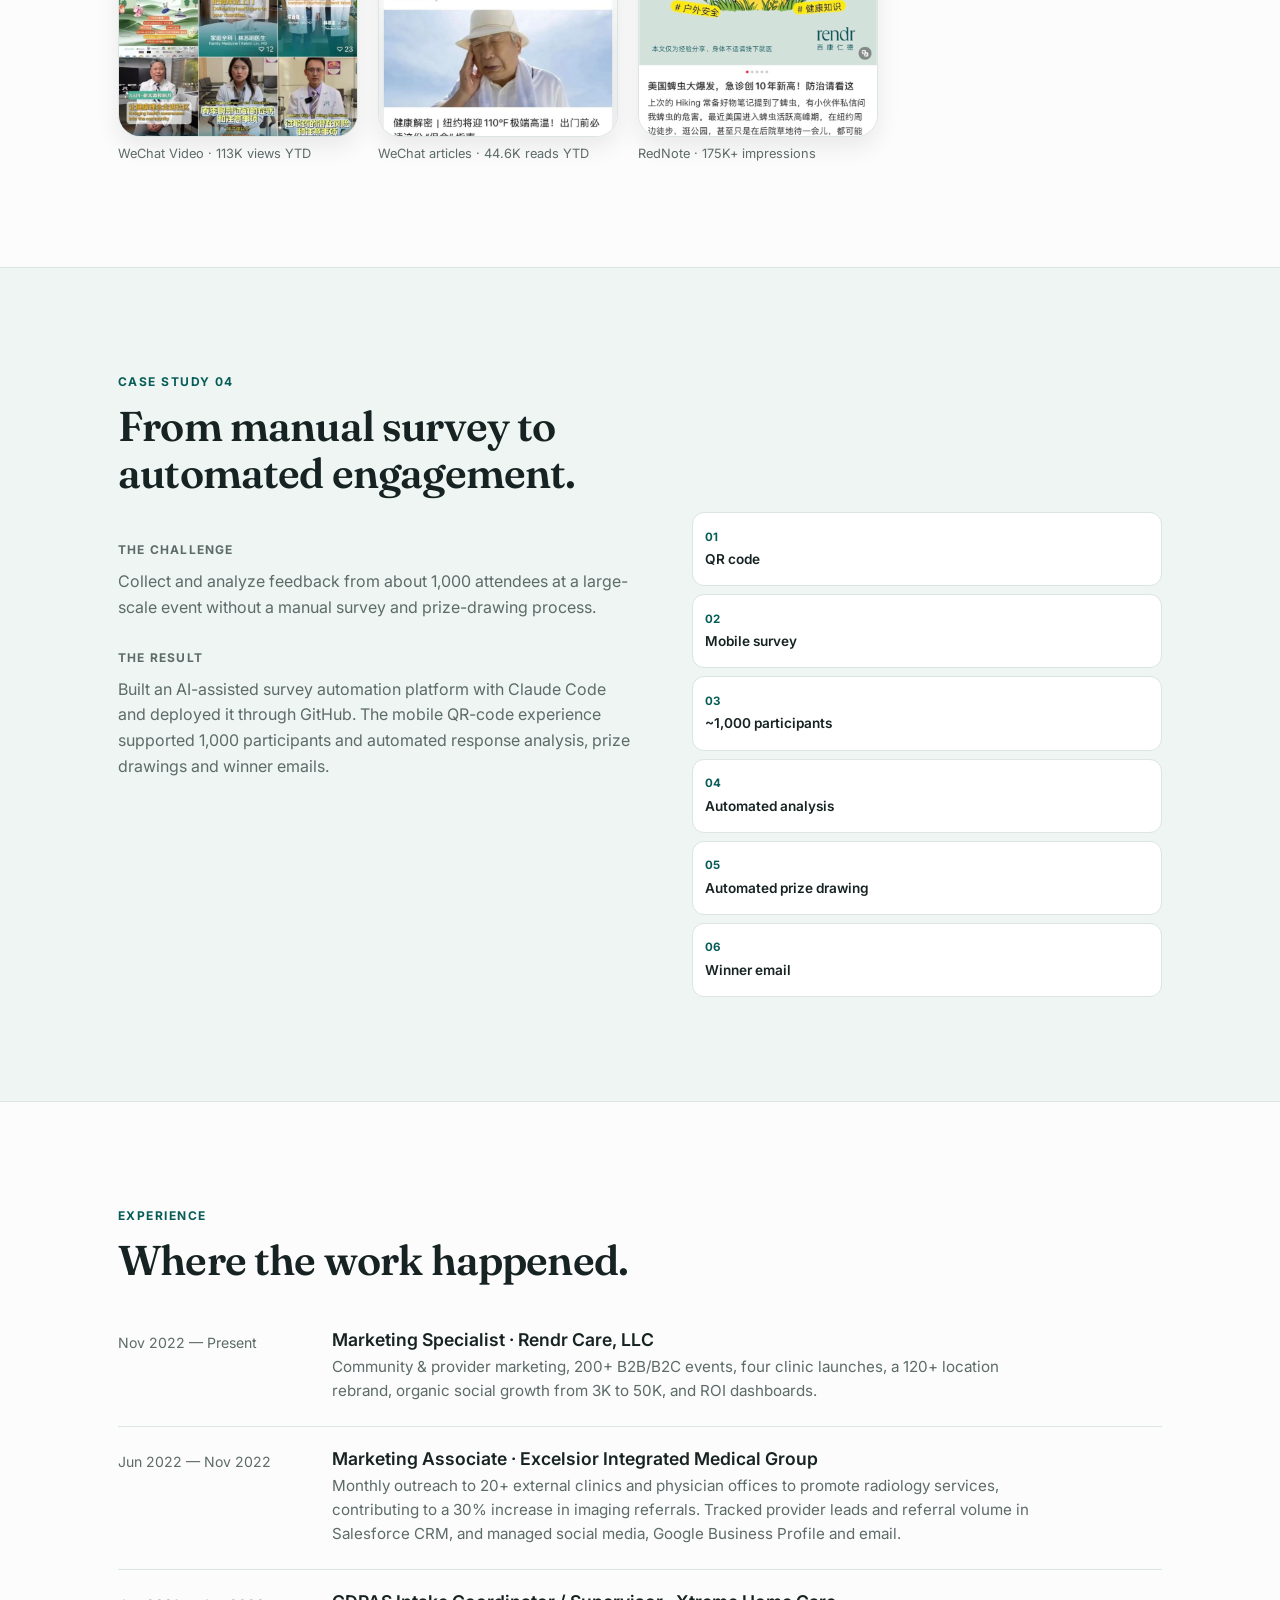
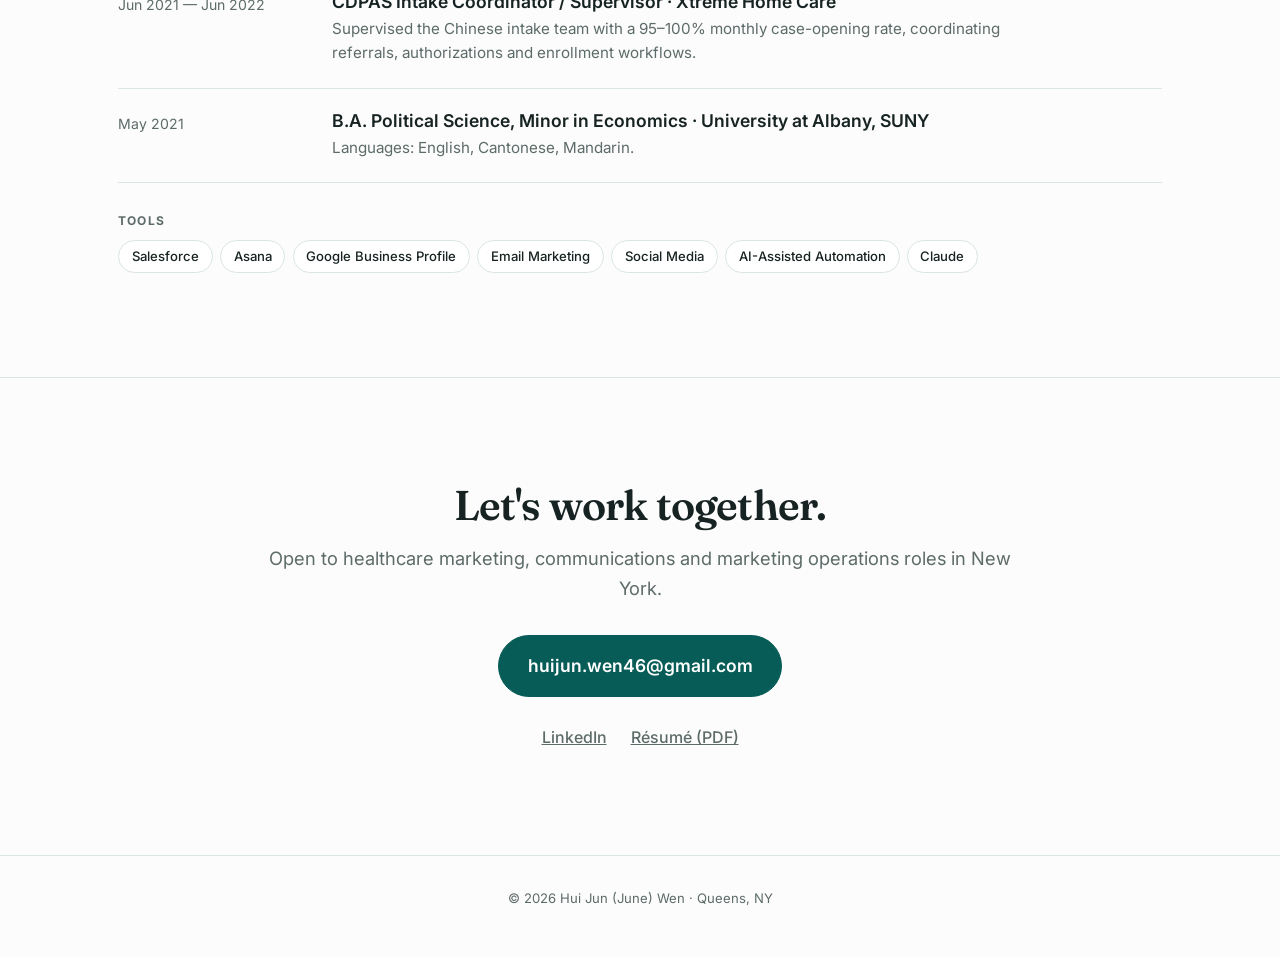
==== commit f82097d2: "fix: final-review critical/important items (C1, I1-I7) and triaged minors - C1: hide the Events nav " ====
--- a/index.html
+++ b/index.html
@@ -122,7 +122,7 @@
     </section>
 
     <!-- PARTNERSHIPS -->
-    <section class="section">
+    <section id="partnership" class="section">
       <div class="wrap">
         <p class="eyebrow">Partnership in action</p>
         <h2>From campaign materials to real-world engagement.</h2>
--- a/style.css
+++ b/style.css
@@ -140,22 +140,29 @@
   margin-top: 2.5rem; overflow-x: auto; scroll-snap-type: x mandatory; padding-bottom: .75rem;
 }
 .flyers figure { margin: 0; scroll-snap-align: start; }
-.flyers img, .flyers .slot { width: 100%; aspect-ratio: 3 / 4; object-fit: cover; object-position: top; border-radius: 14px; }
+.flyers img, .flyers .slot { width: 100%; height: auto; aspect-ratio: 3 / 4; object-fit: cover; object-position: top; border-radius: 14px; }
 .flyers img { border: 1px solid var(--line); background: #fff; }
 figcaption { font-size: .8rem; color: var(--muted); margin-top: .5rem; line-height: 1.4; }
 .photos { display: grid; grid-template-columns: 1fr 1fr; gap: .75rem; margin-top: 2rem; }
 .photos figure { margin: 0; }
-.photos img, .photos .slot { width: 100%; aspect-ratio: 4 / 3; object-fit: cover; border-radius: 14px; }
+/* height: auto is required alongside aspect-ratio: when script.js sets the
+   img width/height attributes (to reserve layout space before load), an
+   explicit height attribute would otherwise win over aspect-ratio for the
+   used height, since the attribute becomes a presentation hint. height:
+   auto tells the box to derive its height from aspect-ratio instead,
+   covering the .featured-grid images too since they are rendered inside
+   this same .photos container. See gallery.css for the identical pattern. */
+.photos img, .photos .slot { width: 100%; height: auto; aspect-ratio: 4 / 3; object-fit: cover; border-radius: 14px; }
 .phones { display: grid; grid-template-columns: repeat(3, minmax(0, 240px)); gap: 1.25rem; margin-top: 2rem; }
 .phones figure { margin: 0; }
-.phones img, .phones .slot { width: 100%; aspect-ratio: 9 / 16; object-fit: cover; object-position: top; border-radius: 22px; border: 1px solid var(--line); box-shadow: 0 10px 24px rgb(0 0 0 / .08); }
+.phones img, .phones .slot { width: 100%; height: auto; aspect-ratio: 9 / 16; object-fit: cover; object-position: top; border-radius: 22px; border: 1px solid var(--line); box-shadow: 0 10px 24px rgb(0 0 0 / .08); }
 .quote { font-family: var(--serif); font-size: clamp(1.3rem, 3vw, 1.9rem); color: var(--accent); text-align: center; max-width: 30ch; margin: 3rem auto 0; }
 
 .split { display: grid; grid-template-columns: 1.1fr 1fr; gap: clamp(2rem, 5vw, 3.5rem); align-items: start; }
 .split p { color: var(--muted); max-width: 60ch; }
 .beforeafter { display: block; }
 .beforeafter figure { margin: 0; }
-.beforeafter img, .beforeafter .slot { width: 100%; aspect-ratio: 3 / 4; object-fit: cover; border-radius: 14px; }
+.beforeafter img, .beforeafter .slot { width: 100%; height: auto; aspect-ratio: 3 / 4; object-fit: cover; border-radius: 14px; }
 .beforeafter figcaption { font-weight: 600; }
 
 /* Timeline */
@@ -219,7 +226,7 @@
 .ba-pairs[data-ba-ready] .ba-pair { display: none; }
 .ba-pairs[data-ba-ready] .ba-pair.active { display: grid; }
 .ba-pair figure { margin: 0; }
-.ba-pair img, .ba-pair .slot { width: 100%; aspect-ratio: 3 / 4; object-fit: cover; border-radius: 14px; }
+.ba-pair img, .ba-pair .slot { width: 100%; height: auto; aspect-ratio: 3 / 4; object-fit: cover; border-radius: 14px; }
 .ba-pair figcaption { font-weight: 600; margin-top: .35rem; }
 .ba-dots { display: flex; gap: .4rem; justify-content: center; margin-top: .7rem; }
 .ba-dot { width: .5rem; height: .5rem; border-radius: 999px; border: 0; padding: 0; background: var(--line); cursor: pointer; }
@@ -227,7 +234,7 @@
 .ba-note { color: var(--muted); font-size: .85rem; text-align: center; margin-top: .5rem; }
 @media (max-width: 720px) {
   .ba-pair, .ba-pairs[data-ba-ready] .ba-pair.active { grid-template-columns: 1fr 1fr; }
-  .ba-pair img, .ba-pair .slot { aspect-ratio: 1 / 1; }
+  .ba-pair img, .ba-pair .slot { height: auto; aspect-ratio: 1 / 1; }
 }
 
 /* Featured event strip */
